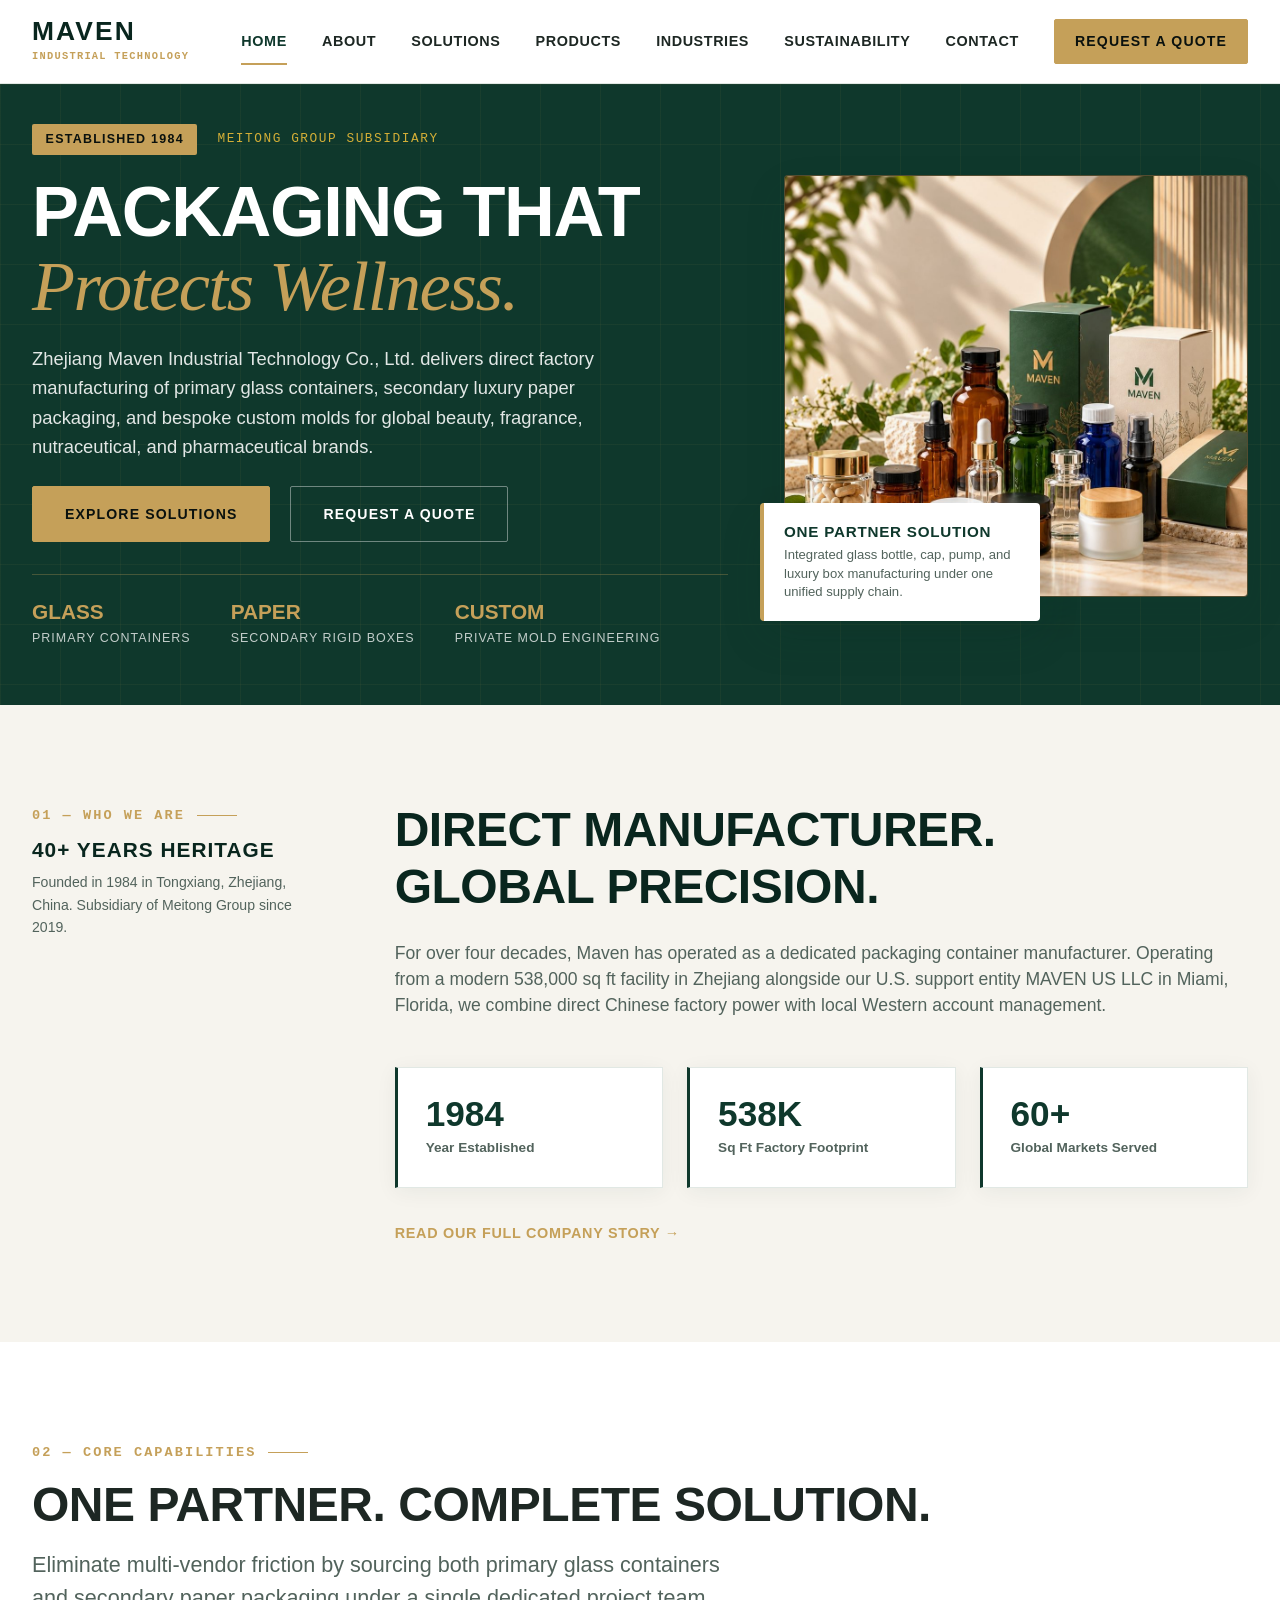
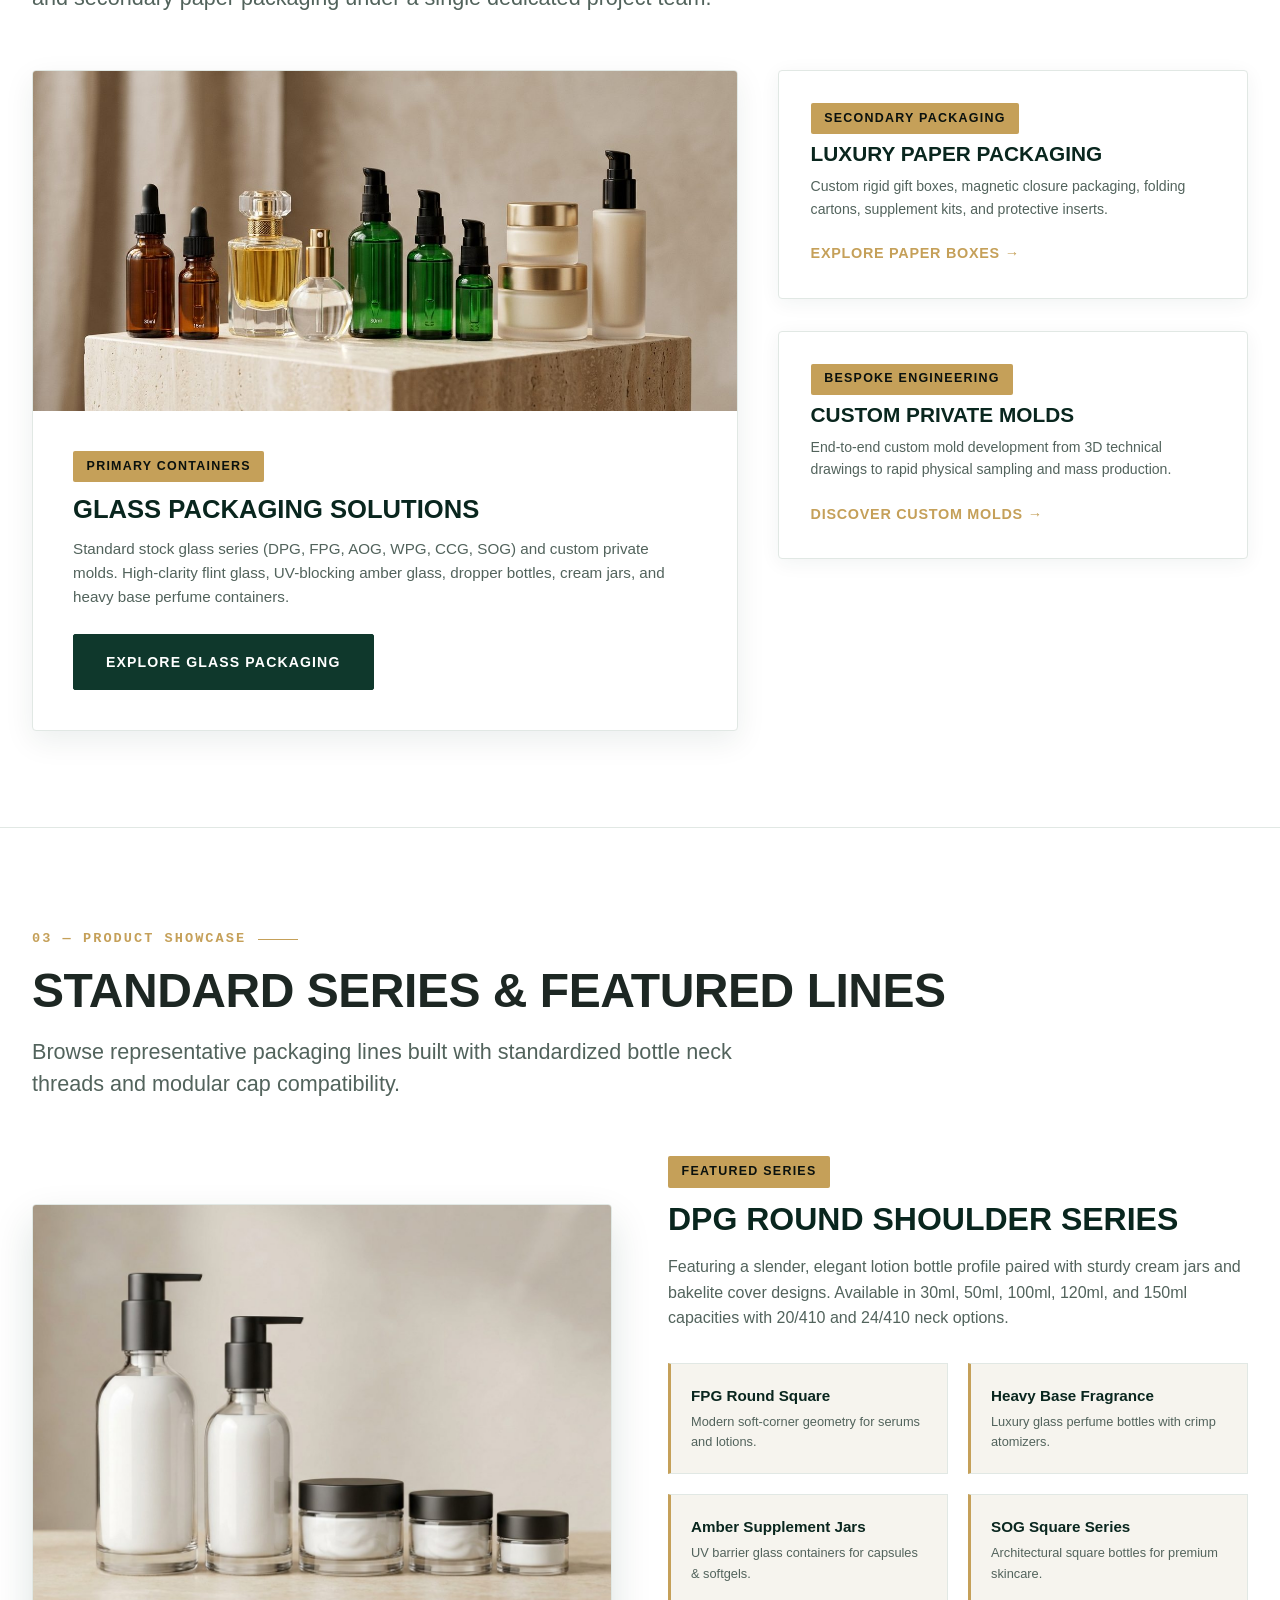
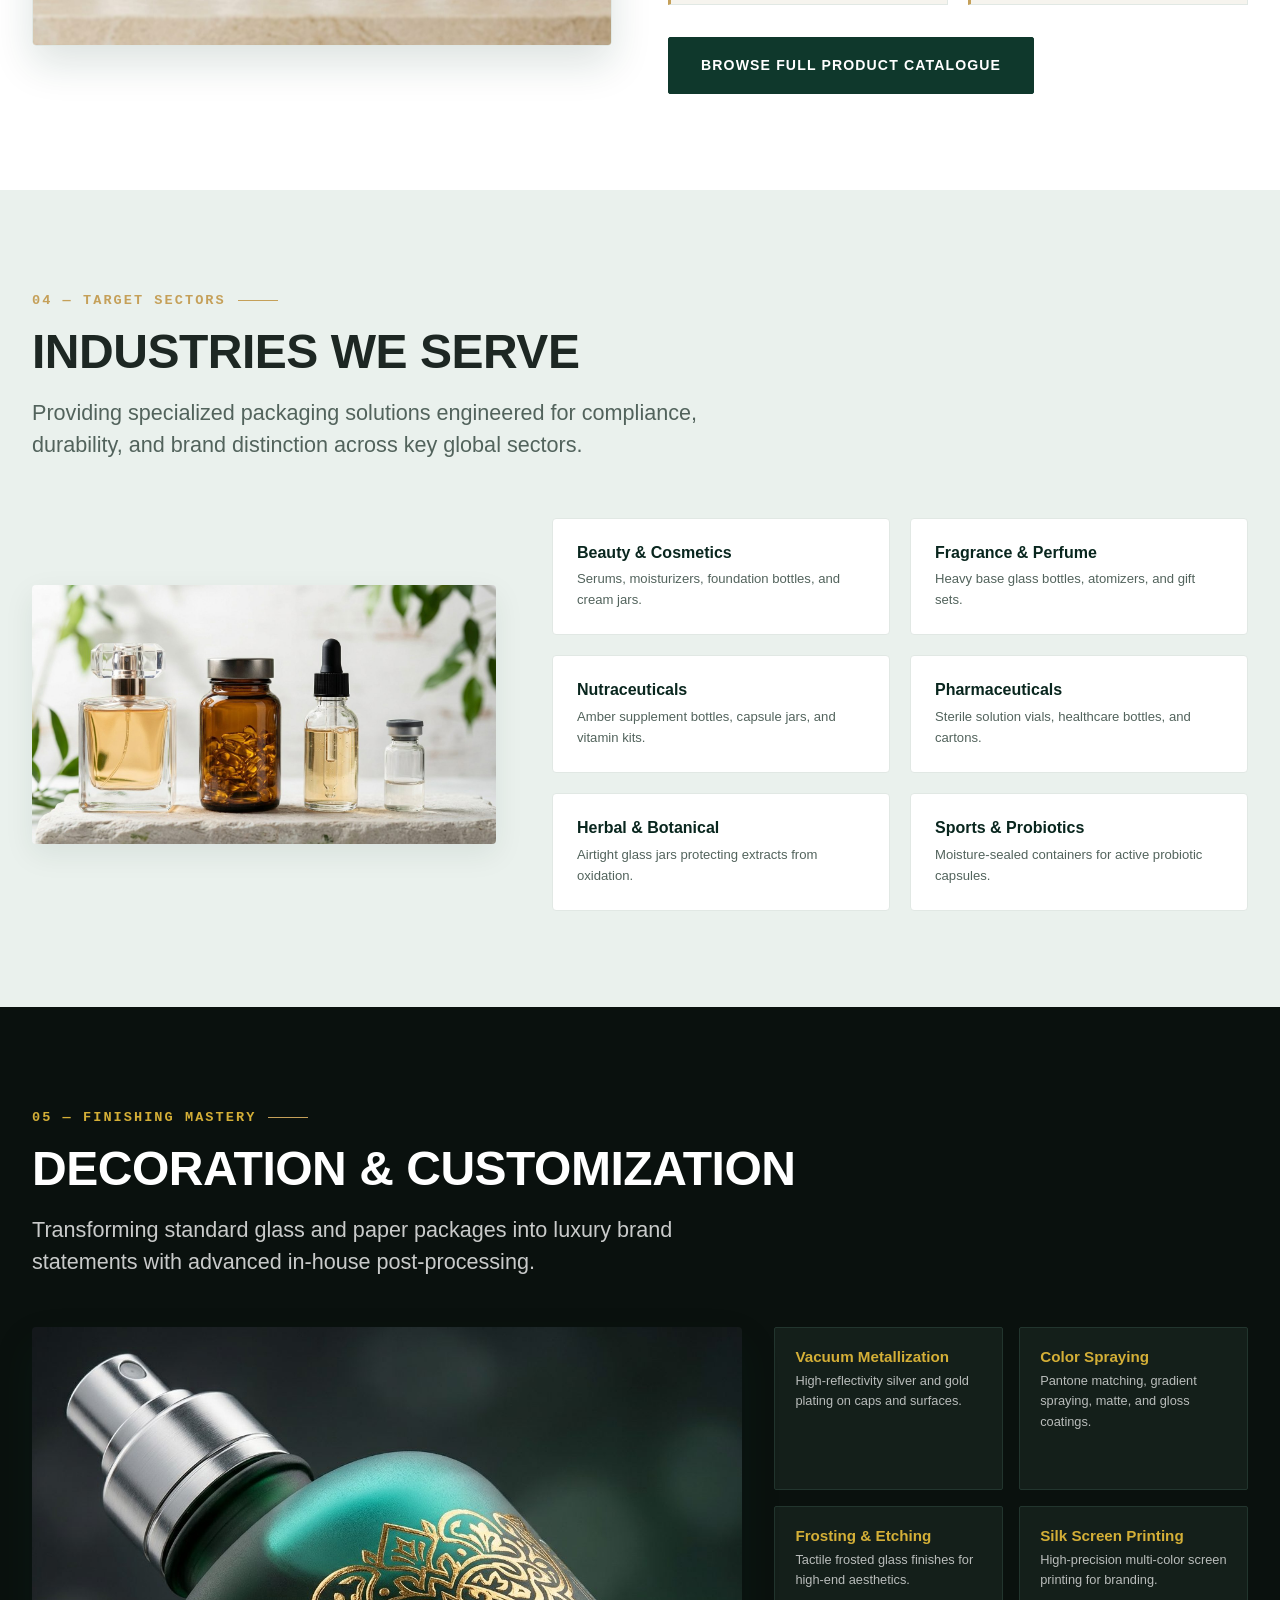
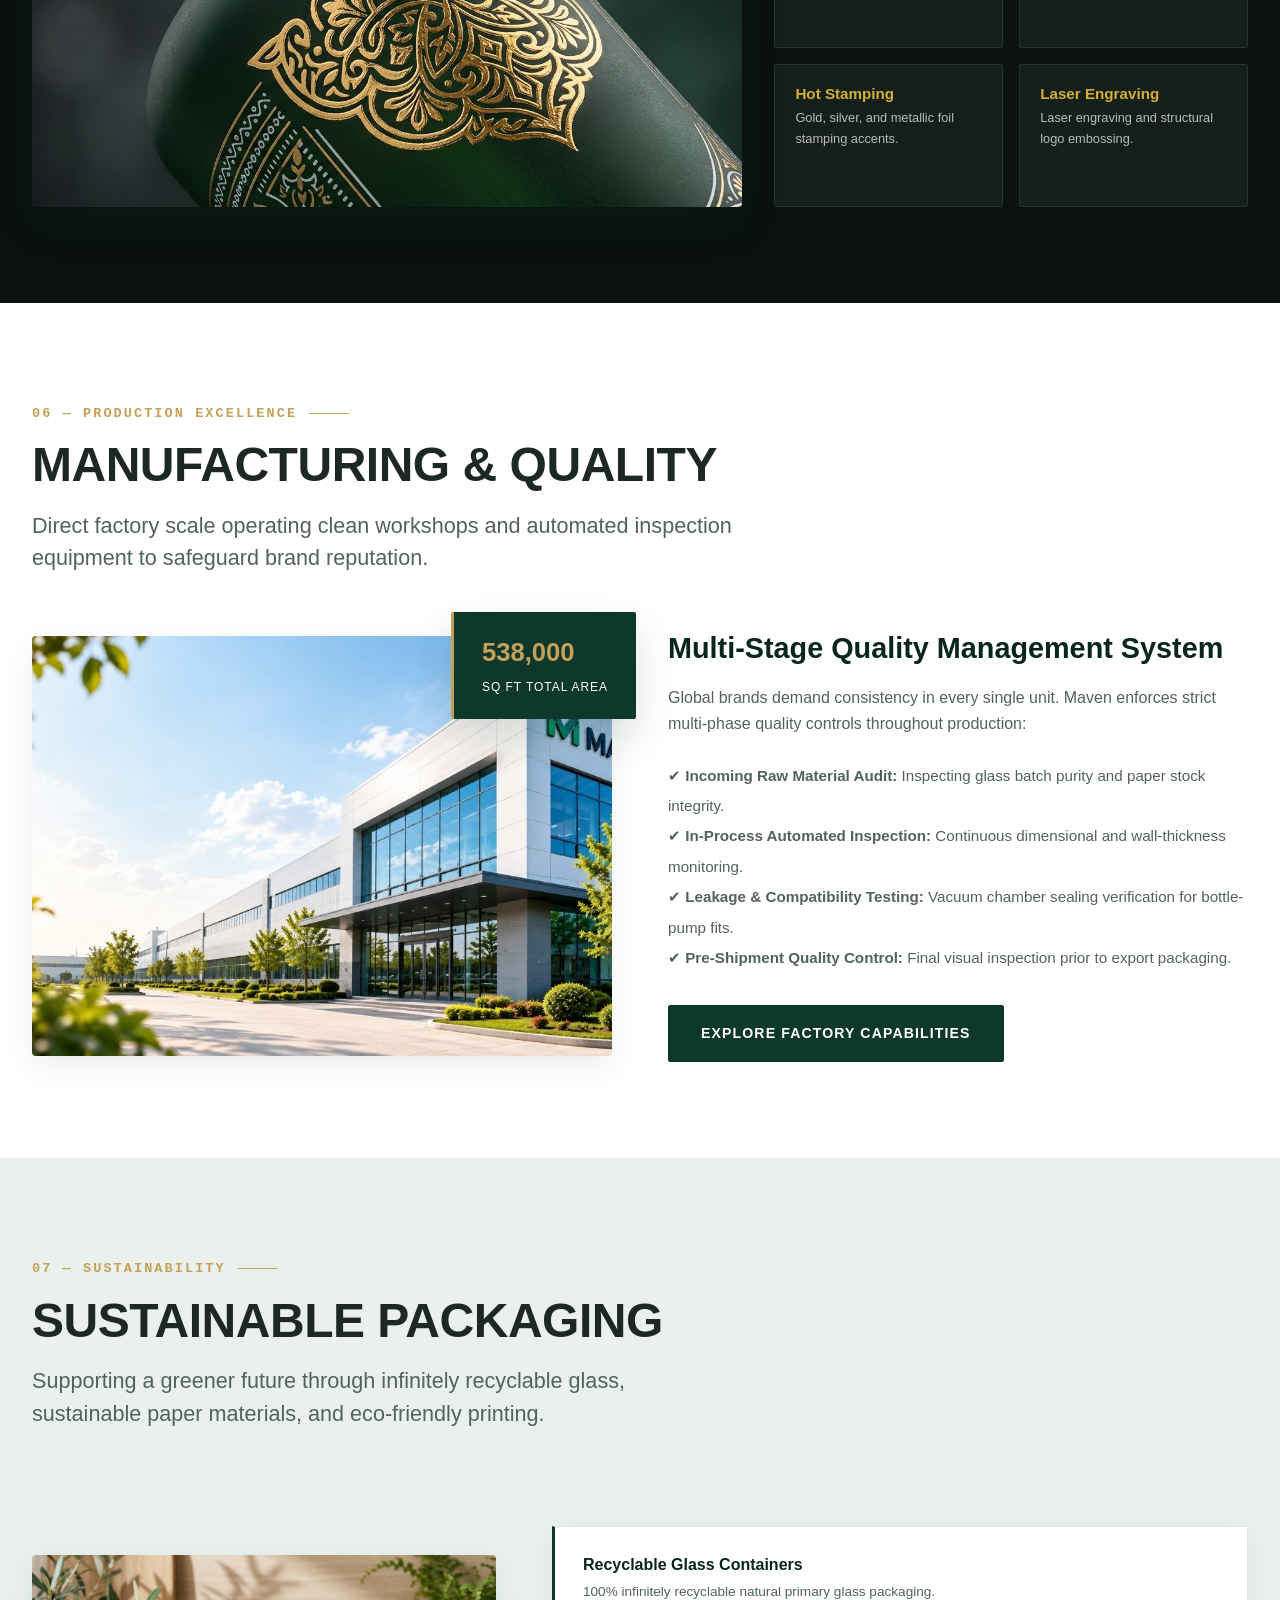
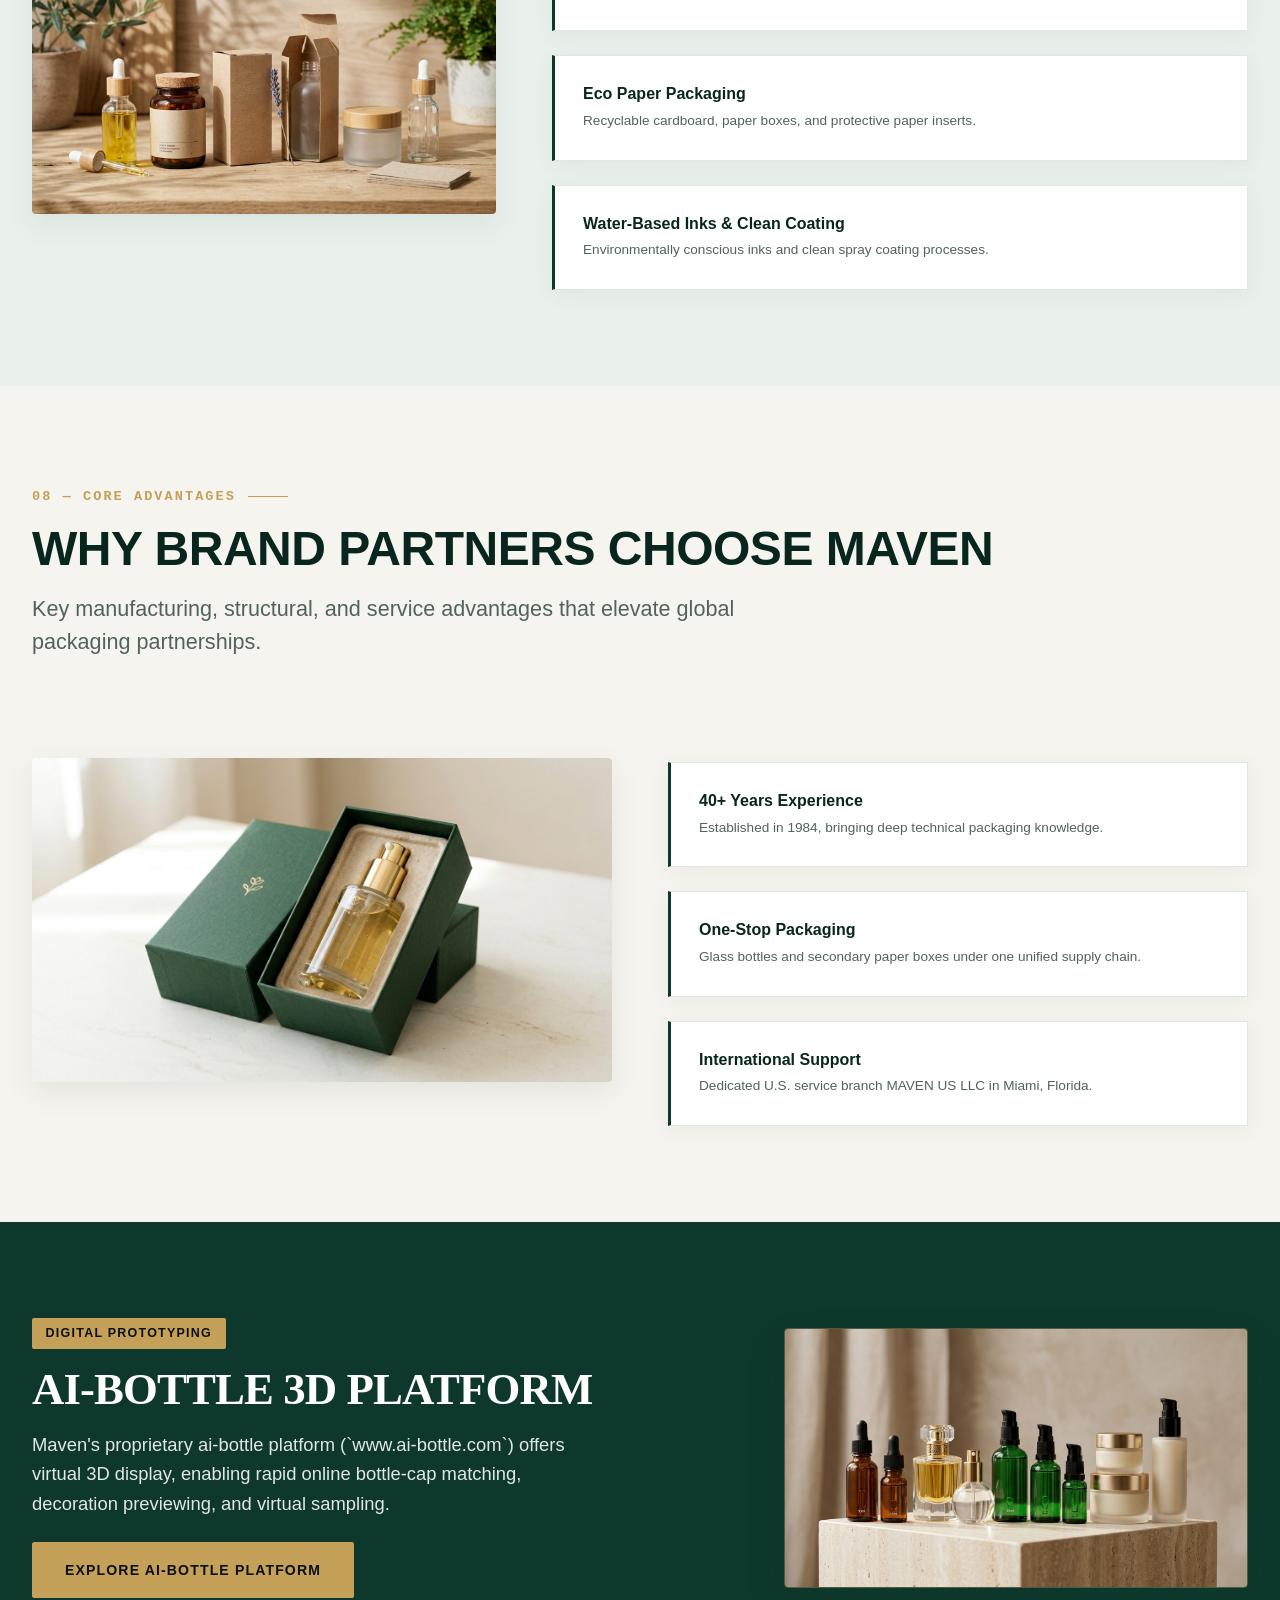
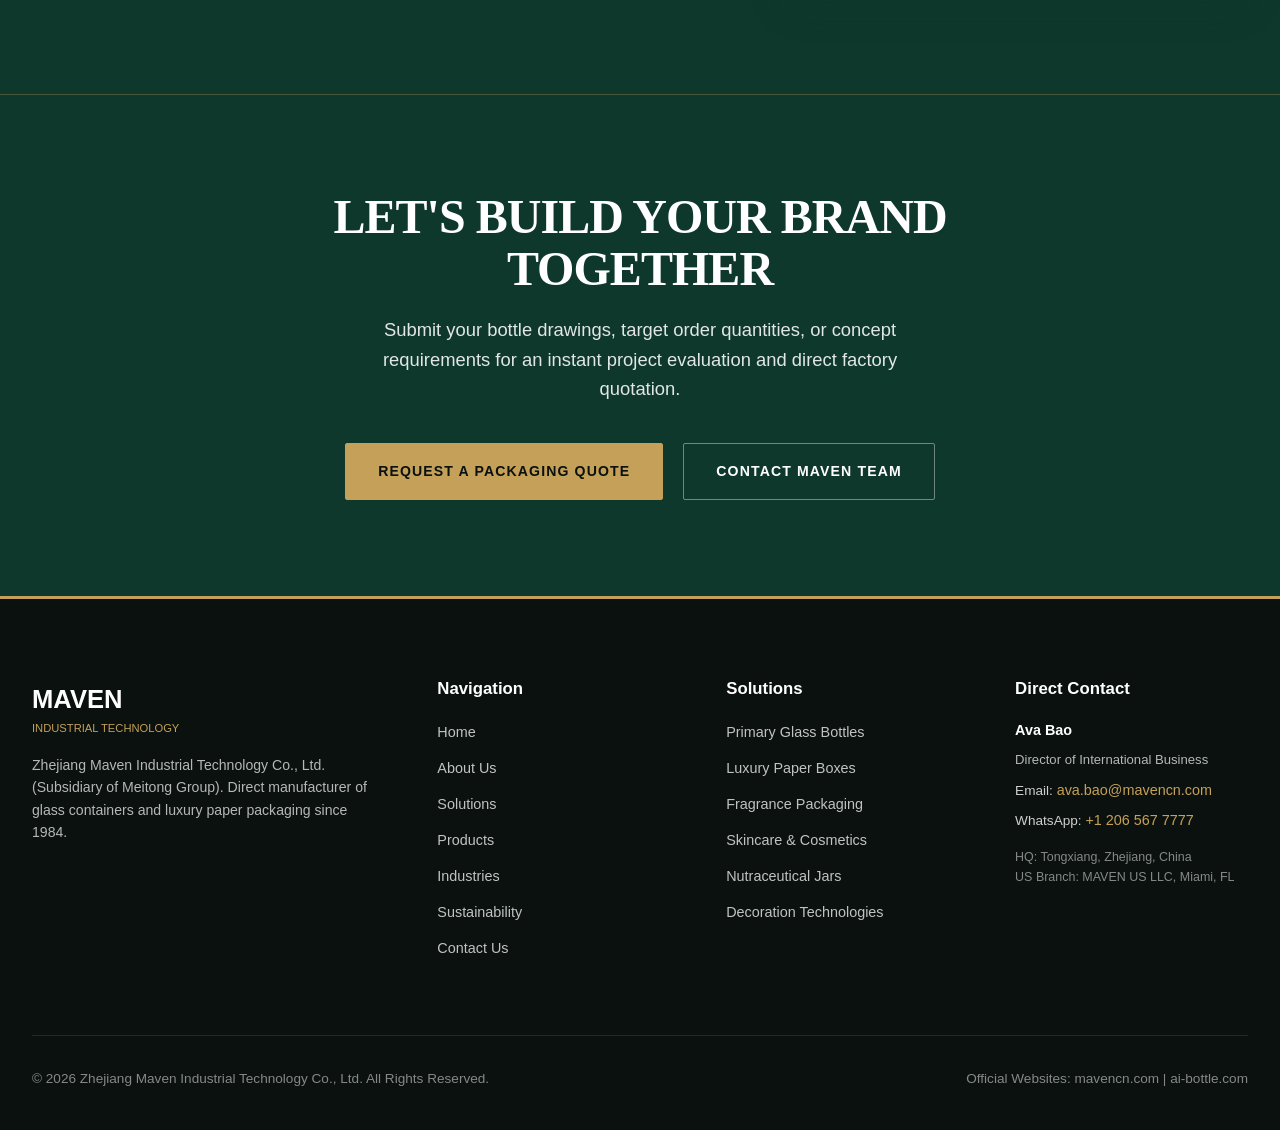
==== index.html @ 6f5cb387 "Initial Maven website" ====
<!DOCTYPE html>
<html lang="en">
<head>
  <meta charset="UTF-8">
  <meta name="viewport" content="width=device-width, initial-scale=1.0">
  <title>Maven Industrial Technology | Integrated Glass & Paper Packaging Manufacturer</title>
  <meta name="description" content="Direct packaging manufacturer since 1984. Integrated primary glass packaging, luxury paper packaging, and custom mold development for skincare, fragrance, nutraceuticals, and pharmaceuticals.">
  <link rel="stylesheet" href="style.css">
</head>
<body>

  <!-- SITE HEADER -->
  <header class="site-header">
    <div class="container header-inner">
      <a href="index.html" class="brand-logo">
        <span class="logo-main">MAVEN</span>
        <span class="logo-sub">INDUSTRIAL TECHNOLOGY</span>
      </a>

      <nav class="nav-links">
        <a href="index.html" class="nav-item active">Home</a>
        <a href="about.html" class="nav-item">About</a>
        <a href="solutions.html" class="nav-item">Solutions</a>
        <a href="products.html" class="nav-item">Products</a>
        <a href="industries.html" class="nav-item">Industries</a>
        <a href="sustainability.html" class="nav-item">Sustainability</a>
        <a href="contact.html" class="nav-item">Contact</a>
        <a href="#rfq" class="btn btn-gold trigger-rfq" style="padding: 0.65rem 1.25rem;">REQUEST A QUOTE</a>
      </nav>

      <button class="mobile-toggle" aria-label="Toggle Navigation">&#9776;</button>
    </div>
  </header>

  <!-- HERO: EDITORIAL ASYMMETRIC COMPOSITION (MODE A: DEEP MAVEN GREEN) -->
  <section class="editorial-hero mode-maven-green">
    <div class="container hero-layout">
      <div class="hero-header-block">
        <div class="hero-top-meta">
          <span class="badge-contrast">ESTABLISHED 1984</span>
          <span style="font-family: var(--font-mono); font-size: 0.8rem; letter-spacing: 0.12em; color: var(--color-gold-light);">MEITONG GROUP SUBSIDIARY</span>
        </div>

        <h1 class="hero-title">
          PACKAGING THAT <br>
          <span class="gold-highlight">Protects Wellness.</span>
        </h1>

        <p class="hero-description">
          Zhejiang Maven Industrial Technology Co., Ltd. delivers direct factory manufacturing of primary glass containers, secondary luxury paper packaging, and bespoke custom molds for global beauty, fragrance, nutraceutical, and pharmaceutical brands.
        </p>

        <div class="hero-actions-row">
          <a href="solutions.html" class="btn btn-gold">EXPLORE SOLUTIONS</a>
          <a href="contact.html" class="btn btn-outline-white trigger-rfq">REQUEST A QUOTE</a>
        </div>

        <div class="tech-spec-rail">
          <div class="spec-item">
            <span class="spec-val">GLASS</span>
            <span class="spec-lbl">Primary Containers</span>
          </div>
          <div class="spec-item">
            <span class="spec-val">PAPER</span>
            <span class="spec-lbl">Secondary Rigid Boxes</span>
          </div>
          <div class="spec-item">
            <span class="spec-val">CUSTOM</span>
            <span class="spec-lbl">Private Mold Engineering</span>
          </div>
        </div>
      </div>

      <!-- Hero Layered Image Composition -->
      <div class="hero-composition">
        <div class="hero-frame-main">
          <img src="images/hero.jpg" alt="Maven Integrated B2B Glass and Secondary Paper Packaging Collection">
        </div>

        <div class="hero-floating-card">
          <h4>ONE PARTNER SOLUTION</h4>
          <p>Integrated glass bottle, cap, pump, and luxury box manufacturing under one unified supply chain.</p>
        </div>
      </div>
    </div>
  </section>

  <!-- SECTION 01: EDITORIAL STATEMENT (MODE B: WARM IVORY) -->
  <section class="section mode-ivory">
    <div class="container statement-rail-grid">
      <div class="statement-sticky-rail">
        <div class="section-num">01 — WHO WE ARE</div>
        <h3 style="font-size: 1.3rem; text-transform: uppercase; letter-spacing: 0.05em; color: var(--color-maven-green-dark);">40+ YEARS HERITAGE</h3>
        <p style="font-size: 0.88rem; color: var(--color-text-muted); margin-top: 0.5rem;">Founded in 1984 in Tongxiang, Zhejiang, China. Subsidiary of Meitong Group since 2019.</p>
      </div>

      <div class="statement-main-content">
        <h2 class="editorial-heading" style="color: var(--color-maven-green-dark);">DIRECT MANUFACTURER. <br>GLOBAL PRECISION.</h2>
        <p class="editorial-lead">
          For over four decades, Maven has operated as a dedicated packaging container manufacturer. Operating from a modern 538,000 sq ft facility in Zhejiang alongside our U.S. support entity MAVEN US LLC in Miami, Florida, we combine direct Chinese factory power with local Western account management.
        </p>

        <div class="stats-mosaic">
          <div class="stat-box">
            <div class="stat-num">1984</div>
            <div class="stat-label">Year Established</div>
          </div>
          <div class="stat-box">
            <div class="stat-num">538K</div>
            <div class="stat-label">Sq Ft Factory Footprint</div>
          </div>
          <div class="stat-box">
            <div class="stat-num">60+</div>
            <div class="stat-label">Global Markets Served</div>
          </div>
        </div>

        <div style="margin-top: 2rem;">
          <a href="about.html" class="link-arrow">READ OUR FULL COMPANY STORY &rarr;</a>
        </div>
      </div>
    </div>
  </section>

  <!-- SECTION 02: ASYMMETRIC CORE CAPABILITIES (MODE C: CLEAN WHITE) -->
  <section class="section mode-white">
    <div class="container">
      <div class="section-num">02 — CORE CAPABILITIES</div>
      <h2 class="editorial-heading" style="margin-bottom: 1rem;">ONE PARTNER. COMPLETE SOLUTION.</h2>
      <p class="editorial-lead" style="max-width: 720px; margin-bottom: 3.5rem;">
        Eliminate multi-vendor friction by sourcing both primary glass containers and secondary paper packaging under a single dedicated project team.
      </p>

      <div class="capabilities-asymmetric">
        <!-- Primary Large Feature Card -->
        <div class="cap-card-large">
          <img src="images/glass.jpg" alt="Primary Glass Packaging" class="cap-img">
          <div class="cap-body">
            <span class="badge-contrast" style="margin-bottom: 0.75rem; width: max-content;">PRIMARY CONTAINERS</span>
            <h3 style="font-size: 1.6rem; color: var(--color-maven-green-dark); margin-bottom: 0.75rem;">GLASS PACKAGING SOLUTIONS</h3>
            <p style="color: var(--color-text-muted); font-size: 0.95rem; margin-bottom: 1.5rem;">
              Standard stock glass series (DPG, FPG, AOG, WPG, CCG, SOG) and custom private molds. High-clarity flint glass, UV-blocking amber glass, dropper bottles, cream jars, and heavy base perfume containers.
            </p>
            <a href="products.html?cat=glass" class="btn btn-green">EXPLORE GLASS PACKAGING</a>
          </div>
        </div>

        <!-- Stacked Secondary Cards -->
        <div class="cap-stack-small">
          <div class="cap-card-small">
            <span class="badge-contrast" style="margin-bottom: 0.5rem; width: max-content;">SECONDARY PACKAGING</span>
            <h3 style="font-size: 1.3rem; color: var(--color-maven-green-dark); margin-bottom: 0.5rem;">LUXURY PAPER PACKAGING</h3>
            <p style="color: var(--color-text-muted); font-size: 0.88rem; margin-bottom: 1.25rem;">
              Custom rigid gift boxes, magnetic closure packaging, folding cartons, supplement kits, and protective inserts.
            </p>
            <a href="products.html?cat=paper" class="link-arrow">EXPLORE PAPER BOXES &rarr;</a>
          </div>

          <div class="cap-card-small">
            <span class="badge-contrast" style="margin-bottom: 0.5rem; width: max-content;">BESPOKE ENGINEERING</span>
            <h3 style="font-size: 1.3rem; color: var(--color-maven-green-dark); margin-bottom: 0.5rem;">CUSTOM PRIVATE MOLDS</h3>
            <p style="color: var(--color-text-muted); font-size: 0.88rem; margin-bottom: 1.25rem;">
              End-to-end custom mold development from 3D technical drawings to rapid physical sampling and mass production.
            </p>
            <a href="solutions.html" class="link-arrow">DISCOVER CUSTOM MOLDS &rarr;</a>
          </div>
        </div>
      </div>
    </div>
  </section>

  <!-- SECTION 03: PRODUCT FEATURED SHOWCASE (MODE C: CLEAN WHITE) -->
  <section class="section mode-white" style="border-top: 1px solid var(--color-border-light);">
    <div class="container">
      <div class="section-num">03 — PRODUCT SHOWCASE</div>
      <h2 class="editorial-heading" style="margin-bottom: 1rem;">STANDARD SERIES & FEATURED LINES</h2>
      <p class="editorial-lead" style="max-width: 700px; margin-bottom: 3.5rem;">
        Browse representative packaging lines built with standardized bottle neck threads and modular cap compatibility.
      </p>

      <div class="featured-product-layout">
        <div class="featured-product-image-container">
          <img src="images/product_dpg.jpg" alt="DPG Round Shoulder Glass Bottle Series">
        </div>

        <div>
          <span class="badge-contrast" style="margin-bottom: 0.75rem;">FEATURED SERIES</span>
          <h3 style="font-size: 2rem; color: var(--color-maven-green-dark); margin-bottom: 1rem;">DPG ROUND SHOULDER SERIES</h3>
          <p style="color: var(--color-text-muted); font-size: 1rem; margin-bottom: 1.5rem;">
            Featuring a slender, elegant lotion bottle profile paired with sturdy cream jars and bakelite cover designs. Available in 30ml, 50ml, 100ml, 120ml, and 150ml capacities with 20/410 and 24/410 neck options.
          </p>

          <div class="product-series-mini-grid">
            <div class="mini-series-item">
              <h5>FPG Round Square</h5>
              <p>Modern soft-corner geometry for serums and lotions.</p>
            </div>
            <div class="mini-series-item">
              <h5>Heavy Base Fragrance</h5>
              <p>Luxury glass perfume bottles with crimp atomizers.</p>
            </div>
            <div class="mini-series-item">
              <h5>Amber Supplement Jars</h5>
              <p>UV barrier glass containers for capsules & softgels.</p>
            </div>
            <div class="mini-series-item">
              <h5>SOG Square Series</h5>
              <p>Architectural square bottles for premium skincare.</p>
            </div>
          </div>

          <div style="margin-top: 2rem;">
            <a href="products.html" class="btn btn-green">BROWSE FULL PRODUCT CATALOGUE</a>
          </div>
        </div>
      </div>
    </div>
  </section>

  <!-- SECTION 04: INDUSTRIES VISUAL ECOSYSTEM (MODE D: BOTANICAL GREEN) -->
  <section class="section mode-botanical">
    <div class="container">
      <div class="section-num">04 — TARGET SECTORS</div>
      <h2 class="editorial-heading" style="margin-bottom: 1rem;">INDUSTRIES WE SERVE</h2>
      <p class="editorial-lead" style="max-width: 720px; margin-bottom: 3.5rem;">
        Providing specialized packaging solutions engineered for compliance, durability, and brand distinction across key global sectors.
      </p>

      <div class="ecosystem-container">
        <div>
          <img src="images/industries.jpg" alt="Industries We Serve Ecosystem" style="border-radius: var(--radius-sm); box-shadow: var(--shadow-card); width: 100%;">
        </div>

        <div class="ecosystem-tags-grid">
          <div class="ecosystem-tag-card">
            <h4>Beauty & Cosmetics</h4>
            <p>Serums, moisturizers, foundation bottles, and cream jars.</p>
          </div>
          <div class="ecosystem-tag-card">
            <h4>Fragrance & Perfume</h4>
            <p>Heavy base glass bottles, atomizers, and gift sets.</p>
          </div>
          <div class="ecosystem-tag-card">
            <h4>Nutraceuticals</h4>
            <p>Amber supplement bottles, capsule jars, and vitamin kits.</p>
          </div>
          <div class="ecosystem-tag-card">
            <h4>Pharmaceuticals</h4>
            <p>Sterile solution vials, healthcare bottles, and cartons.</p>
          </div>
          <div class="ecosystem-tag-card">
            <h4>Herbal & Botanical</h4>
            <p>Airtight glass jars protecting extracts from oxidation.</p>
          </div>
          <div class="ecosystem-tag-card">
            <h4>Sports & Probiotics</h4>
            <p>Moisture-sealed containers for active probiotic capsules.</p>
          </div>
        </div>
      </div>
    </div>
  </section>

  <!-- SECTION 05: DECORATION MOSAIC GALLERY (MODE E: DARK CHARCOAL) -->
  <section class="section mode-charcoal">
    <div class="container">
      <div class="section-num">05 — FINISHING MASTERY</div>
      <h2 class="editorial-heading" style="color: var(--color-white); margin-bottom: 1rem;">DECORATION & CUSTOMIZATION</h2>
      <p class="editorial-lead" style="max-width: 700px; margin-bottom: 3rem;">
        Transforming standard glass and paper packages into luxury brand statements with advanced in-house post-processing.
      </p>

      <div class="mosaic-gallery-grid">
        <div class="mosaic-main">
          <img src="images/decoration.jpg" alt="Decoration and Customization Technologies Gallery">
        </div>

        <div class="mosaic-side-grid">
          <div class="mosaic-chip">
            <h4>Vacuum Metallization</h4>
            <p>High-reflectivity silver and gold plating on caps and surfaces.</p>
          </div>
          <div class="mosaic-chip">
            <h4>Color Spraying</h4>
            <p>Pantone matching, gradient spraying, matte, and gloss coatings.</p>
          </div>
          <div class="mosaic-chip">
            <h4>Frosting & Etching</h4>
            <p>Tactile frosted glass finishes for high-end aesthetics.</p>
          </div>
          <div class="mosaic-chip">
            <h4>Silk Screen Printing</h4>
            <p>High-precision multi-color screen printing for branding.</p>
          </div>
          <div class="mosaic-chip">
            <h4>Hot Stamping</h4>
            <p>Gold, silver, and metallic foil stamping accents.</p>
          </div>
          <div class="mosaic-chip">
            <h4>Laser Engraving</h4>
            <p>Laser engraving and structural logo embossing.</p>
          </div>
        </div>
      </div>
    </div>
  </section>

  <!-- SECTION 06: MANUFACTURING CINEMATIC COMPOSITION (MODE C: CLEAN WHITE) -->
  <section class="section mode-white">
    <div class="container">
      <div class="section-num">06 — PRODUCTION EXCELLENCE</div>
      <h2 class="editorial-heading" style="margin-bottom: 1rem;">MANUFACTURING & QUALITY</h2>
      <p class="editorial-lead" style="max-width: 720px; margin-bottom: 3.5rem;">
        Direct factory scale operating clean workshops and automated inspection equipment to safeguard brand reputation.
      </p>

      <div class="manufacturing-layout">
        <div class="factory-image-stack">
          <img src="images/factory.jpg" alt="Maven Manufacturing Facility" class="factory-img-lead">
          <div class="factory-img-badge">
            <span class="val">538,000</span>
            <span class="lbl">Sq Ft Total Area</span>
          </div>
        </div>

        <div>
          <h3 style="font-size: 1.8rem; color: var(--color-maven-green-dark); margin-bottom: 1.25rem;">Multi-Stage Quality Management System</h3>
          <p style="color: var(--color-text-muted); font-size: 1rem; margin-bottom: 1.5rem;">
            Global brands demand consistency in every single unit. Maven enforces strict multi-phase quality controls throughout production:
          </p>

          <ul style="line-height: 2; color: var(--color-text-muted); font-size: 0.95rem; margin-bottom: 2rem;">
            <li>&#10004; <strong>Incoming Raw Material Audit:</strong> Inspecting glass batch purity and paper stock integrity.</li>
            <li>&#10004; <strong>In-Process Automated Inspection:</strong> Continuous dimensional and wall-thickness monitoring.</li>
            <li>&#10004; <strong>Leakage & Compatibility Testing:</strong> Vacuum chamber sealing verification for bottle-pump fits.</li>
            <li>&#10004; <strong>Pre-Shipment Quality Control:</strong> Final visual inspection prior to export packaging.</li>
          </ul>

          <a href="about.html" class="btn btn-green">EXPLORE FACTORY CAPABILITIES</a>
        </div>
      </div>
    </div>
  </section>

  <!-- SECTION 07: GREEN COMMITMENT (MODE D: BOTANICAL GREEN) -->
  <section class="section mode-botanical">
    <div class="container">
      <div class="section-num">07 — SUSTAINABILITY</div>
      <h2 class="editorial-heading" style="margin-bottom: 1rem;">SUSTAINABLE PACKAGING</h2>
      <p class="editorial-lead" style="max-width: 700px; margin-bottom: 3rem;">
        Supporting a greener future through infinitely recyclable glass, sustainable paper materials, and eco-friendly printing.
      </p>

      <div class="ecosystem-container">
        <div>
          <img src="images/sustainability.jpg" alt="Sustainable Packaging Commitment" style="border-radius: var(--radius-sm); box-shadow: var(--shadow-card); width: 100%;">
        </div>

        <div class="stats-mosaic" style="grid-template-columns: 1fr;">
          <div class="stat-box" style="background-color: var(--color-white);">
            <h4 style="color: var(--color-maven-green-dark); margin-bottom: 0.4rem;">Recyclable Glass Containers</h4>
            <p style="font-size: 0.85rem; color: var(--color-text-muted);">100% infinitely recyclable natural primary glass packaging.</p>
          </div>
          <div class="stat-box" style="background-color: var(--color-white);">
            <h4 style="color: var(--color-maven-green-dark); margin-bottom: 0.4rem;">Eco Paper Packaging</h4>
            <p style="font-size: 0.85rem; color: var(--color-text-muted);">Recyclable cardboard, paper boxes, and protective paper inserts.</p>
          </div>
          <div class="stat-box" style="background-color: var(--color-white);">
            <h4 style="color: var(--color-maven-green-dark); margin-bottom: 0.4rem;">Water-Based Inks & Clean Coating</h4>
            <p style="font-size: 0.85rem; color: var(--color-text-muted);">Environmentally conscious inks and clean spray coating processes.</p>
          </div>
        </div>
      </div>
    </div>
  </section>

  <!-- SECTION 08: WHY MAVEN (MODE B: WARM IVORY) -->
  <section class="section mode-ivory">
    <div class="container">
      <div class="section-num">08 — CORE ADVANTAGES</div>
      <h2 class="editorial-heading" style="margin-bottom: 1rem;">WHY BRAND PARTNERS CHOOSE MAVEN</h2>
      <p class="editorial-lead" style="max-width: 720px; margin-bottom: 3.5rem;">
        Key manufacturing, structural, and service advantages that elevate global packaging partnerships.
      </p>

      <div class="manufacturing-layout">
        <div>
          <img src="images/why_integrated.jpg" alt="Why Maven Integrated Packaging" style="border-radius: var(--radius-sm); box-shadow: var(--shadow-card); width: 100%;">
        </div>

        <div class="stats-mosaic" style="grid-template-columns: 1fr;">
          <div class="stat-box" style="background-color: var(--color-white);">
            <h4 style="color: var(--color-maven-green-dark); margin-bottom: 0.4rem;">40+ Years Experience</h4>
            <p style="font-size: 0.85rem; color: var(--color-text-muted);">Established in 1984, bringing deep technical packaging knowledge.</p>
          </div>
          <div class="stat-box" style="background-color: var(--color-white);">
            <h4 style="color: var(--color-maven-green-dark); margin-bottom: 0.4rem;">One-Stop Packaging</h4>
            <p style="font-size: 0.85rem; color: var(--color-text-muted);">Glass bottles and secondary paper boxes under one unified supply chain.</p>
          </div>
          <div class="stat-box" style="background-color: var(--color-white);">
            <h4 style="color: var(--color-maven-green-dark); margin-bottom: 0.4rem;">International Support</h4>
            <p style="font-size: 0.85rem; color: var(--color-text-muted);">Dedicated U.S. service branch MAVEN US LLC in Miami, Florida.</p>
          </div>
        </div>
      </div>
    </div>
  </section>

  <!-- SECTION 09: DIGITAL INNOVATION (MODE A: DEEP MAVEN GREEN) -->
  <section class="section mode-maven-green">
    <div class="container hero-layout">
      <div>
        <span class="badge-contrast" style="margin-bottom: 1rem;">DIGITAL PROTOTYPING</span>
        <h2 class="display-title" style="font-size: 2.8rem; margin-bottom: 1rem;">AI-BOTTLE 3D PLATFORM</h2>
        <p class="hero-description">
          Maven's proprietary ai-bottle platform (`www.ai-bottle.com`) offers virtual 3D display, enabling rapid online bottle-cap matching, decoration previewing, and virtual sampling.
        </p>
        <a href="https://www.ai-bottle.com" target="_blank" rel="noopener" class="btn btn-gold">EXPLORE AI-BOTTLE PLATFORM</a>
      </div>
      <div>
        <img src="images/glass.jpg" alt="ai-bottle 3D Virtual System" style="border-radius: var(--radius-sm); border: 1px solid var(--color-gold-border); box-shadow: var(--shadow-hover);">
      </div>
    </div>
  </section>

  <!-- SECTION 10: LARGE FINAL CTA (MODE A: DEEP MAVEN GREEN) -->
  <section class="section mode-maven-green" style="border-top: 1px solid rgba(197, 160, 89, 0.3); text-align: center;">
    <div class="container" style="max-width: 820px;">
      <h2 class="display-title" style="font-size: 3rem; margin-bottom: 1.25rem;">LET'S BUILD YOUR BRAND TOGETHER</h2>
      <p class="hero-description" style="margin: 0 auto 2.5rem;">
        Submit your bottle drawings, target order quantities, or concept requirements for an instant project evaluation and direct factory quotation.
      </p>
      <div style="display: flex; gap: 1.25rem; justify-content: center; flex-wrap: wrap;">
        <a href="contact.html" class="btn btn-gold trigger-rfq">REQUEST A PACKAGING QUOTE</a>
        <a href="contact.html" class="btn btn-outline-white">CONTACT MAVEN TEAM</a>
      </div>
    </div>
  </section>

  <!-- SITE FOOTER -->
  <footer class="site-footer">
    <div class="container">
      <div class="footer-top-grid">
        <div class="footer-brand">
          <div class="logo-main">MAVEN</div>
          <div class="logo-sub">INDUSTRIAL TECHNOLOGY</div>
          <p style="font-size: 0.88rem; line-height: 1.6; color: rgba(255, 255, 255, 0.7); margin-top: 1rem;">
            Zhejiang Maven Industrial Technology Co., Ltd. (Subsidiary of Meitong Group). Direct manufacturer of glass containers and luxury paper packaging since 1984.
          </p>
        </div>

        <div class="footer-links-col">
          <h4>Navigation</h4>
          <ul>
            <li><a href="index.html">Home</a></li>
            <li><a href="about.html">About Us</a></li>
            <li><a href="solutions.html">Solutions</a></li>
            <li><a href="products.html">Products</a></li>
            <li><a href="industries.html">Industries</a></li>
            <li><a href="sustainability.html">Sustainability</a></li>
            <li><a href="contact.html">Contact Us</a></li>
          </ul>
        </div>

        <div class="footer-links-col">
          <h4>Solutions</h4>
          <ul>
            <li><a href="products.html?cat=glass">Primary Glass Bottles</a></li>
            <li><a href="products.html?cat=paper">Luxury Paper Boxes</a></li>
            <li><a href="products.html?cat=fragrance">Fragrance Packaging</a></li>
            <li><a href="products.html?cat=cosmetic">Skincare & Cosmetics</a></li>
            <li><a href="products.html?cat=nutra">Nutraceutical Jars</a></li>
            <li><a href="solutions.html">Decoration Technologies</a></li>
          </ul>
        </div>

        <div class="footer-links-col">
          <h4>Direct Contact</h4>
          <p style="font-size: 0.9rem; color: var(--color-white); margin-bottom: 0.4rem;"><strong>Ava Bao</strong></p>
          <p style="font-size: 0.82rem; color: rgba(255, 255, 255, 0.7); margin-bottom: 0.6rem;">Director of International Business</p>
          <p style="font-size: 0.85rem; margin-bottom: 0.4rem;">Email: <a href="mailto:ava.bao@mavencn.com" style="color: var(--color-gold-accent);">ava.bao@mavencn.com</a></p>
          <p style="font-size: 0.85rem; margin-bottom: 1rem;">WhatsApp: <a href="tel:+12065677777" style="color: var(--color-gold-accent);">+1 206 567 7777</a></p>
          <p style="font-size: 0.78rem; color: rgba(255, 255, 255, 0.5);">HQ: Tongxiang, Zhejiang, China<br>US Branch: MAVEN US LLC, Miami, FL</p>
        </div>
      </div>

      <div class="footer-bottom-bar">
        <div>&copy; 2026 Zhejiang Maven Industrial Technology Co., Ltd. All Rights Reserved.</div>
        <div>Official Websites: mavencn.com | ai-bottle.com</div>
      </div>
    </div>
  </footer>

  <!-- REQUEST A QUOTE MODAL DIALOG -->
  <div class="modal-overlay" id="rfqModal">
    <div class="modal-content">
      <button class="modal-close close-rfq">&times;</button>
      <div class="section-num" style="margin-bottom: 0.4rem;">DIRECT INQUIRY</div>
      <h3 style="font-size: 1.8rem; color: var(--color-maven-green-dark); margin-bottom: 0.5rem;">REQUEST A PACKAGING QUOTE</h3>
      <p style="font-size: 0.9rem; color: var(--color-text-muted); margin-bottom: 2rem;">Fill out your packaging requirements and our international business team will respond within 24 business hours.</p>

      <form class="quote-form-handler">
        <div class="form-row">
          <div class="form-group">
            <label class="form-label">Full Name *</label>
            <input type="text" class="form-control" required placeholder="John Doe">
          </div>
          <div class="form-group">
            <label class="form-label">Company Name *</label>
            <input type="text" class="form-control" required placeholder="Your Brand Ltd.">
          </div>
        </div>

        <div class="form-row">
          <div class="form-group">
            <label class="form-label">Business Email *</label>
            <input type="email" class="form-control" required placeholder="name@company.com">
          </div>
          <div class="form-group">
            <label class="form-label">Phone / WhatsApp *</label>
            <input type="text" class="form-control" required placeholder="+1 (555) 000-0000">
          </div>
        </div>

        <div class="form-row">
          <div class="form-group">
            <label class="form-label">Packaging Category</label>
            <select class="form-control">
              <option>Glass Bottles & Jars</option>
              <option>Luxury Paper Boxes & Cartons</option>
              <option>Integrated Glass + Paper Set</option>
              <option>Fragrance Packaging</option>
              <option>Custom Private Mold Project</option>
            </select>
          </div>
          <div class="form-group">
            <label class="form-label">Estimated Order Quantity</label>
            <select class="form-control">
              <option>5,000 to 10,000 units</option>
              <option>10,000 to 50,000 units</option>
              <option>50,000+ units</option>
              <option>Custom sample evaluation</option>
            </select>
          </div>
        </div>

        <div class="form-group">
          <label class="form-label">Project Details & Specifications *</label>
          <textarea class="form-control" required placeholder="Describe bottle volume, neck size, cap type, decoration preferences, or paper box style."></textarea>
        </div>

        <div class="form-group">
          <label class="form-label">Attach Artwork or Technical Drawing (Optional)</label>
          <input type="file" class="form-control" style="padding: 0.5rem;">
        </div>

        <button type="submit" class="btn btn-green" style="width: 100%;">SUBMIT QUOTE REQUEST</button>
      </form>
    </div>
  </div>

  <script src="main.js"></script>
</body>
</html>
---- style.css ----
/* ==========================================================================
   ZHEJIANG MAVEN INDUSTRIAL TECHNOLOGY CO., LTD.
   Editorial B2B Visual System & Design System
   
   Visual Philosophy: Premium Packaging Editorial + Industrial Precision + Botanical Lines
   ========================================================================== */

/* --------------------------------------------------------------------------
   1. COLOR MODES & SYSTEM VARIABLES
   -------------------------------------------------------------------------- */
:root {
  /* Brand Core Colors */
  --color-maven-green: #0F382C;
  --color-maven-green-light: #184D3E;
  --color-maven-green-dark: #09261E;
  --color-botanical-light: #EAF1ED;
  --color-botanical-mid: #D3E2D9;
  
  --color-gold-accent: #C5A059;
  --color-gold-light: #D4AF37;
  --color-gold-subtle: rgba(197, 160, 89, 0.18);
  --color-gold-border: rgba(197, 160, 89, 0.35);

  --color-ivory: #F6F4EE;
  --color-ivory-dark: #EBE7DD;
  --color-white: #FFFFFF;
  --color-charcoal-dark: #0A110E;
  --color-charcoal-mid: #141F1A;
  
  --color-text-main: #1D2723;
  --color-text-muted: #52635C;
  --color-text-inverse: #FFFFFF;
  --color-text-inverse-muted: rgba(255, 255, 255, 0.78);

  --color-border-light: #E1E8E4;
  --color-border-dark: #22352E;

  /* Fonts */
  --font-serif: "Georgia", "Times New Roman", serif;
  --font-sans: -apple-system, BlinkMacSystemFont, "Segoe UI", Roboto, Helvetica, Arial, sans-serif;
  --font-mono: "SFMono-Regular", Consolas, "Liberation Mono", Menlo, monospace;

  /* Spacing & Layout */
  --container-max: 1280px;
  --header-height: 84px;

  --radius-xs: 2px;
  --radius-sm: 4px;
  --radius-md: 8px;
  --radius-lg: 16px;

  --shadow-subtle: 0 4px 20px rgba(15, 56, 44, 0.06);
  --shadow-card: 0 10px 30px rgba(15, 56, 44, 0.08);
  --shadow-hover: 0 18px 40px rgba(15, 56, 44, 0.14);

  --transition-smooth: 0.3s cubic-bezier(0.25, 0.8, 0.25, 1);
}

/* Base Reset */
/* Base Reset & Structural Safety Safeguards */
*, *::before, *::after {
  box-sizing: border-box;
  margin: 0;
  padding: 0;
}

html {
  scroll-behavior: smooth;
  font-size: 16px;
}

body {
  font-family: var(--font-sans);
  color: var(--color-text-main);
  background-color: var(--color-white);
  line-height: 1.6;
  -webkit-font-smoothing: antialiased;
  width: 100%;
  position: relative;
}

/* Prevent sticky header occlusion on anchor targets */
[id] {
  scroll-margin-top: calc(var(--header-height) + 1.5rem);
}

/* Defensive Media & Text Boundaries */
img, svg, video, iframe, canvas {
  max-width: 100%;
  height: auto;
  display: block;
}

p, h1, h2, h3, h4, h5, h6, span, a, label, button, .badge-contrast, .section-num {
  overflow-wrap: break-word;
  word-break: break-word;
}

a {
  color: inherit;
  text-decoration: none;
  transition: all var(--transition-smooth);
}

ul, ol {
  list-style: none;
}

/* --------------------------------------------------------------------------
   2. VISUAL MODES (SECTION BACKGROUND VARIANTS)
   -------------------------------------------------------------------------- */
.mode-maven-green {
  background-color: var(--color-maven-green);
  color: var(--color-text-inverse);
}
.mode-maven-green h1, 
.mode-maven-green h2, 
.mode-maven-green h3, 
.mode-maven-green h4 {
  color: var(--color-white);
}

.mode-ivory {
  background-color: var(--color-ivory);
  color: var(--color-text-main);
}
.mode-ivory h1, 
.mode-ivory h2, 
.mode-ivory h3 {
  color: var(--color-maven-green-dark);
}

.mode-white {
  background-color: var(--color-white);
  color: var(--color-text-main);
}

.mode-botanical {
  background-color: var(--color-botanical-light);
  color: var(--color-text-main);
}

.mode-charcoal {
  background-color: var(--color-charcoal-dark);
  color: var(--color-text-inverse);
}
.mode-charcoal h1, 
.mode-charcoal h2, 
.mode-charcoal h3, 
.mode-charcoal h4 {
  color: var(--color-white);
}

/* --------------------------------------------------------------------------
   3. EDITORIAL TYPOGRAPHY & SECTION NUMBERING
   -------------------------------------------------------------------------- */
h1, h2, h3, h4 {
  font-weight: 700;
  line-height: 1.2;
}

.display-title {
  font-family: var(--font-serif);
  font-size: clamp(2.5rem, 6vw, 4.5rem);
  letter-spacing: -0.02em;
  line-height: 1.08;
}

.editorial-heading {
  font-family: var(--font-sans);
  font-size: clamp(1.8rem, 3.8vw, 3rem);
  letter-spacing: -0.01em;
  text-transform: uppercase;
  font-weight: 800;
}

.section-num {
  display: inline-flex;
  align-items: center;
  gap: 0.75rem;
  font-family: var(--font-mono);
  font-size: 0.85rem;
  font-weight: 700;
  letter-spacing: 0.15em;
  color: var(--color-gold-accent);
  text-transform: uppercase;
  margin-bottom: 0.75rem;
}

.section-num::after {
  content: "";
  display: inline-block;
  width: 40px;
  height: 1px;
  background-color: var(--color-gold-accent);
}

.mode-maven-green .section-num,
.mode-charcoal .section-num {
  color: var(--color-gold-light);
}

.editorial-lead {
  font-size: clamp(1.1rem, 1.8vw, 1.35rem);
  font-weight: 400;
  line-height: 1.5;
  color: var(--color-text-muted);
}
.mode-maven-green .editorial-lead,
.mode-charcoal .editorial-lead {
  color: var(--color-text-inverse-muted);
}

/* High Contrast Eyebrow Badges */
.badge-contrast {
  display: inline-block;
  padding: 0.35rem 0.85rem;
  font-family: var(--font-sans);
  font-size: 0.78rem;
  font-weight: 800;
  text-transform: uppercase;
  letter-spacing: 0.1em;
  border-radius: var(--radius-xs);
  background-color: var(--color-gold-accent);
  color: var(--color-charcoal-dark);
}

/* --------------------------------------------------------------------------
   4. LAYOUT UTILITIES
   -------------------------------------------------------------------------- */
.container {
  width: 100%;
  max-width: var(--container-max);
  margin: 0 auto;
  padding: 0 2rem;
}

.section {
  padding: 6rem 0;
  position: relative;
}

.section-lg {
  padding: 8rem 0;
}

.section-sm {
  padding: 4rem 0;
}

/* --------------------------------------------------------------------------
   5. BUTTONS & CTA SYSTEM
   -------------------------------------------------------------------------- */
.btn {
  display: inline-flex;
  align-items: center;
  justify-content: center;
  gap: 0.75rem;
  padding: 1rem 2rem;
  font-size: 0.88rem;
  font-weight: 700;
  letter-spacing: 0.08em;
  text-transform: uppercase;
  border-radius: var(--radius-xs);
  border: 1px solid transparent;
  cursor: pointer;
  transition: all var(--transition-smooth);
}

.btn-green {
  background-color: var(--color-maven-green);
  color: var(--color-white);
  border-color: var(--color-maven-green);
}
.btn-green:hover {
  background-color: var(--color-maven-green-light);
  transform: translateY(-2px);
  box-shadow: var(--shadow-hover);
}

.btn-gold {
  background-color: var(--color-gold-accent);
  color: var(--color-charcoal-dark);
  border-color: var(--color-gold-accent);
}
.btn-gold:hover {
  background-color: var(--color-gold-light);
  transform: translateY(-2px);
  box-shadow: var(--shadow-hover);
}

.btn-outline-green {
  border-color: var(--color-maven-green);
  color: var(--color-maven-green);
  background-color: transparent;
}
.btn-outline-green:hover {
  background-color: var(--color-maven-green);
  color: var(--color-white);
}

.btn-outline-gold {
  border-color: var(--color-gold-accent);
  color: var(--color-gold-accent);
  background-color: transparent;
}
.btn-outline-gold:hover {
  background-color: var(--color-gold-accent);
  color: var(--color-charcoal-dark);
}

.btn-outline-white {
  border-color: rgba(255, 255, 255, 0.4);
  color: var(--color-white);
  background-color: transparent;
}
.btn-outline-white:hover {
  border-color: var(--color-white);
  background-color: var(--color-white);
  color: var(--color-maven-green);
}

.link-arrow {
  display: inline-flex;
  align-items: center;
  gap: 0.5rem;
  font-size: 0.9rem;
  font-weight: 700;
  letter-spacing: 0.05em;
  color: var(--color-gold-accent);
  text-transform: uppercase;
}
.link-arrow:hover {
  gap: 0.85rem;
  color: var(--color-gold-light);
}

/* --------------------------------------------------------------------------
   6. SITE HEADER & NAVIGATION
   -------------------------------------------------------------------------- */
.site-header {
  position: sticky;
  top: 0;
  left: 0;
  width: 100%;
  height: var(--header-height);
  background-color: var(--color-white);
  border-bottom: 1px solid var(--color-border-light);
  z-index: 1000;
  transition: all var(--transition-smooth);
}

.header-inner {
  display: flex;
  align-items: center;
  justify-content: space-between;
  height: 100%;
}

.brand-logo {
  display: flex;
  align-items: flex-start;
  flex-direction: column;
}

.brand-logo .logo-main {
  font-family: var(--font-sans);
  font-size: 1.65rem;
  font-weight: 900;
  letter-spacing: 0.08em;
  color: var(--color-maven-green-dark);
  line-height: 1;
}

.brand-logo .logo-sub {
  font-family: var(--font-mono);
  font-size: 0.65rem;
  font-weight: 700;
  letter-spacing: 0.12em;
  color: var(--color-gold-accent);
  margin-top: 0.2rem;
  text-transform: uppercase;
}

.nav-links {
  display: flex;
  align-items: center;
  gap: 2.2rem;
}

.nav-item {
  font-size: 0.9rem;
  font-weight: 700;
  letter-spacing: 0.04em;
  text-transform: uppercase;
  color: var(--color-text-main);
  padding: 0.5rem 0;
  position: relative;
}

.nav-item:hover,
.nav-item.active {
  color: var(--color-maven-green);
}

.nav-item.active::after {
  content: "";
  position: absolute;
  bottom: -4px;
  left: 0;
  width: 100%;
  height: 2px;
  background-color: var(--color-gold-accent);
}

.mobile-toggle {
  display: none;
  background: none;
  border: none;
  font-size: 1.6rem;
  color: var(--color-maven-green);
  cursor: pointer;
}

/* --------------------------------------------------------------------------
   7. HOMEPAGE EDITORIAL HERO (DISTINCTIVE ASYMMETRIC COMPOSITION)
   -------------------------------------------------------------------------- */
.editorial-hero {
  position: relative;
  background-color: var(--color-maven-green);
  color: var(--color-white);
  padding: 2.5rem 0 3.5rem;
  overflow: hidden;
}

/* Background Technical Grid Overlay */
.editorial-hero::before {
  content: "";
  position: absolute;
  top: 0;
  left: 0;
  right: 0;
  bottom: 0;
  background-image: linear-gradient(rgba(197, 160, 89, 0.06) 1px, transparent 1px),
                    linear-gradient(90deg, rgba(197, 160, 89, 0.06) 1px, transparent 1px);
  background-size: 60px 60px;
  pointer-events: none;
}

.hero-layout {
  display: grid;
  grid-template-columns: 1.2fr 0.8fr;
  gap: 3.5rem;
  align-items: center;
  position: relative;
  z-index: 2;
}

.hero-header-block {
  position: relative;
}

.hero-top-meta {
  display: flex;
  align-items: center;
  gap: 1.25rem;
  margin-bottom: 1.25rem;
  flex-wrap: wrap;
}

.hero-title {
  font-family: var(--font-sans);
  font-size: clamp(2.8rem, 5.5vw, 4.8rem);
  font-weight: 900;
  line-height: 1.05;
  text-transform: uppercase;
  letter-spacing: -0.02em;
  margin-bottom: 1.25rem;
  color: var(--color-white);
}

.hero-title span.gold-highlight {
  color: var(--color-gold-accent);
  font-family: var(--font-serif);
  font-style: italic;
  text-transform: none;
  font-weight: 400;
}

.hero-description {
  font-size: 1.15rem;
  line-height: 1.6;
  color: rgba(255, 255, 255, 0.88);
  max-width: 580px;
  margin-bottom: 1.5rem;
}

.hero-actions-row {
  display: flex;
  align-items: center;
  gap: 1.25rem;
  flex-wrap: wrap;
  margin-bottom: 2rem;
}

/* Technical Specification Rail */
.tech-spec-rail {
  display: flex;
  align-items: center;
  gap: 2.5rem;
  padding-top: 1.25rem;
  border-top: 1px solid rgba(197, 160, 89, 0.3);
}

.spec-item {
  display: flex;
  flex-direction: column;
}

.spec-item .spec-val {
  font-family: var(--font-sans);
  font-size: 1.3rem;
  font-weight: 800;
  color: var(--color-gold-accent);
}

.spec-item .spec-lbl {
  font-size: 0.78rem;
  text-transform: uppercase;
  letter-spacing: 0.08em;
  color: rgba(255, 255, 255, 0.75);
}

/* Layered Framing Image Composition */
.hero-composition {
  position: relative;
}

.hero-frame-main {
  position: relative;
  border-radius: var(--radius-sm);
  border: 1px solid var(--color-gold-border);
  box-shadow: var(--shadow-hover);
  overflow: hidden;
  background-color: var(--color-charcoal-mid);
}

.hero-frame-main img {
  width: 100%;
  height: 420px;
  object-fit: cover;
  object-position: center 30%;
  filter: brightness(0.98);
  transition: transform 0.6s ease;
}

.hero-frame-main:hover img {
  transform: scale(1.03);
}

/* Floating Overlapping Detail Card */
.hero-floating-card {
  position: absolute;
  bottom: -1.5rem;
  left: -1.5rem;
  background-color: var(--color-white);
  color: var(--color-charcoal-dark);
  padding: 1.25rem;
  border-radius: var(--radius-sm);
  border-left: 4px solid var(--color-gold-accent);
  box-shadow: var(--shadow-hover);
  max-width: 280px;
  z-index: 10;
}

.hero-floating-card h4 {
  font-size: 0.95rem;
  text-transform: uppercase;
  letter-spacing: 0.05em;
  color: var(--color-maven-green);
  margin-bottom: 0.3rem;
}

.hero-floating-card p {
  font-size: 0.82rem;
  color: var(--color-text-muted);
  line-height: 1.4;
}

/* --------------------------------------------------------------------------
   8. ASYMMETRIC SECTION 01: EDITORIAL STATEMENT & STATEMENT RAIL
   -------------------------------------------------------------------------- */
.statement-rail-grid {
  display: grid;
  grid-template-columns: 0.35fr 1fr;
  gap: 4rem;
  align-items: flex-start;
}

.statement-sticky-rail {
  position: sticky;
  top: 100px;
}

.statement-main-content h2 {
  margin-bottom: 1.5rem;
}

.statement-main-content p {
  font-size: 1.1rem;
  color: var(--color-text-muted);
  margin-bottom: 2rem;
}

.stats-mosaic {
  display: grid;
  grid-template-columns: repeat(3, 1fr);
  gap: 1.5rem;
  margin-top: 3rem;
}

.stat-box {
  padding: 1.75rem;
  background-color: var(--color-white);
  border: 1px solid var(--color-border-light);
  border-left: 3px solid var(--color-maven-green);
  box-shadow: var(--shadow-subtle);
}

.stat-box .stat-num {
  font-family: var(--font-sans);
  font-size: 2.2rem;
  font-weight: 900;
  color: var(--color-maven-green);
  line-height: 1;
  margin-bottom: 0.4rem;
}

.stat-box .stat-label {
  font-size: 0.85rem;
  font-weight: 600;
  color: var(--color-text-muted);
}

/* --------------------------------------------------------------------------
   8B. CATALOGUE CATEGORY FILTER CONTROLS (PRODUCTS PAGE)
   -------------------------------------------------------------------------- */
.catalogue-filters {
  display: flex;
  align-items: center;
  justify-content: center;
  flex-wrap: wrap;
  gap: 0.75rem;
  margin-bottom: 3rem;
  width: 100%;
}

.filter-btn {
  display: inline-flex;
  align-items: center;
  justify-content: center;
  padding: 0.7rem 1.4rem;
  font-family: var(--font-sans);
  font-size: 0.78rem;
  font-weight: 800;
  letter-spacing: 0.08em;
  text-transform: uppercase;
  color: var(--color-maven-green-dark);
  background-color: var(--color-ivory);
  border: 1px solid var(--color-border-light);
  border-radius: var(--radius-xs);
  cursor: pointer;
  transition: all var(--transition-smooth);
  user-select: none;
  white-space: nowrap;
}

.filter-btn:hover {
  background-color: var(--color-botanical-light);
  border-color: var(--color-gold-accent);
  color: var(--color-maven-green-dark);
  transform: translateY(-2px);
  box-shadow: var(--shadow-subtle);
}

.filter-btn.active {
  background-color: var(--color-gold-accent);
  border-color: var(--color-gold-accent);
  color: var(--color-charcoal-dark);
  box-shadow: 0 4px 14px rgba(197, 160, 89, 0.28);
}

.filter-btn:focus-visible {
  outline: 2px solid var(--color-gold-accent);
  outline-offset: 2px;
}

/* --------------------------------------------------------------------------
   9. SECTION 02: ASYMMETRIC CORE CAPABILITIES (GLASS + PAPER + CUSTOM)
   -------------------------------------------------------------------------- */
.capabilities-asymmetric {
  display: grid;
  grid-template-columns: 1.2fr 0.8fr;
  gap: 2.5rem;
  margin-top: 3.5rem;
}

.cap-card-large {
  position: relative;
  background-color: var(--color-white);
  border: 1px solid var(--color-border-light);
  border-radius: var(--radius-sm);
  overflow: hidden;
  box-shadow: var(--shadow-card);
  display: flex;
  flex-direction: column;
}

.cap-card-large .cap-img {
  height: 340px;
  width: 100%;
  object-fit: cover;
}

.cap-card-large .cap-body {
  padding: 2.5rem;
}

.cap-stack-small {
  display: flex;
  flex-direction: column;
  gap: 2rem;
}

.cap-card-small {
  background-color: var(--color-white);
  border: 1px solid var(--color-border-light);
  border-radius: var(--radius-sm);
  padding: 2rem;
  box-shadow: var(--shadow-subtle);
  transition: all var(--transition-smooth);
}

.cap-card-small:hover {
  border-color: var(--color-gold-accent);
  box-shadow: var(--shadow-hover);
}

/* --------------------------------------------------------------------------
   10. SECTION 03: PRODUCT FEATURED SHOWCASE (FEATURED + MINI CAROUSEL)
   -------------------------------------------------------------------------- */
.featured-product-layout {
  display: grid;
  grid-template-columns: 1fr 1fr;
  gap: 3.5rem;
  align-items: center;
}

.featured-product-image-container {
  position: relative;
  border-radius: var(--radius-sm);
  overflow: hidden;
  box-shadow: var(--shadow-hover);
  border: 1px solid var(--color-border-light);
}

.featured-product-image-container img {
  width: 100%;
  height: 440px;
  object-fit: cover;
}

.product-series-mini-grid {
  display: grid;
  grid-template-columns: repeat(2, 1fr);
  gap: 1.25rem;
  margin-top: 2rem;
}

.mini-series-item {
  padding: 1.25rem;
  background-color: var(--color-ivory);
  border: 1px solid var(--color-border-light);
  border-left: 3px solid var(--color-gold-accent);
}

.mini-series-item h5 {
  font-size: 0.95rem;
  color: var(--color-maven-green-dark);
  margin-bottom: 0.25rem;
}

.mini-series-item p {
  font-size: 0.8rem;
  color: var(--color-text-muted);
}

/* --------------------------------------------------------------------------
   11. SECTION 04: INDUSTRIES VISUAL ECOSYSTEM (CENTRAL IMAGE + FLOATING LABELS)
   -------------------------------------------------------------------------- */
.ecosystem-container {
  display: grid;
  grid-template-columns: 0.8fr 1.2fr;
  gap: 3.5rem;
  align-items: center;
}

.ecosystem-tags-grid {
  display: grid;
  grid-template-columns: repeat(2, 1fr);
  gap: 1.25rem;
}

.ecosystem-tag-card {
  padding: 1.5rem;
  background-color: var(--color-white);
  border: 1px solid var(--color-border-light);
  border-radius: var(--radius-sm);
  transition: all var(--transition-smooth);
}

.ecosystem-tag-card:hover {
  border-color: var(--color-maven-green);
  background-color: var(--color-botanical-light);
  transform: translateY(-3px);
}

.ecosystem-tag-card h4 {
  font-size: 1rem;
  color: var(--color-maven-green-dark);
  margin-bottom: 0.4rem;
}

.ecosystem-tag-card p {
  font-size: 0.82rem;
  color: var(--color-text-muted);
}

/* --------------------------------------------------------------------------
   12. SECTION 05: DECORATION MOSAIC GALLERY (FEATURED + THUMBNAILS)
   -------------------------------------------------------------------------- */
.mosaic-gallery-grid {
  display: grid;
  grid-template-columns: 1.2fr 0.8fr;
  gap: 2rem;
  margin-top: 3rem;
}

.mosaic-main {
  position: relative;
  border-radius: var(--radius-sm);
  overflow: hidden;
  box-shadow: var(--shadow-hover);
}

.mosaic-main img {
  width: 100%;
  height: 480px;
  object-fit: cover;
}

.mosaic-side-grid {
  display: grid;
  grid-template-columns: repeat(2, 1fr);
  gap: 1rem;
}

.mosaic-chip {
  background-color: var(--color-charcoal-mid);
  padding: 1.25rem;
  border-radius: var(--radius-xs);
  border: 1px solid var(--color-border-dark);
}

.mosaic-chip h4 {
  color: var(--color-gold-light);
  font-size: 0.95rem;
  margin-bottom: 0.3rem;
}

.mosaic-chip p {
  color: rgba(255, 255, 255, 0.7);
  font-size: 0.8rem;
}

/* --------------------------------------------------------------------------
   13. SECTION 06: MANUFACTURING CINEMATIC COMPOSITION
   -------------------------------------------------------------------------- */
.manufacturing-layout {
  display: grid;
  grid-template-columns: 1fr 1fr;
  gap: 3.5rem;
  align-items: center;
}

.factory-image-stack {
  position: relative;
}

.factory-img-lead {
  width: 100%;
  height: 420px;
  object-fit: cover;
  border-radius: var(--radius-sm);
  box-shadow: var(--shadow-card);
}

.factory-img-badge {
  position: absolute;
  top: -1.5rem;
  right: -1.5rem;
  background-color: var(--color-maven-green);
  color: var(--color-white);
  padding: 1.25rem 1.75rem;
  border-radius: var(--radius-xs);
  box-shadow: var(--shadow-hover);
  border-left: 3px solid var(--color-gold-accent);
}

.factory-img-badge span.val {
  font-family: var(--font-sans);
  font-size: 1.6rem;
  font-weight: 900;
  color: var(--color-gold-accent);
  display: block;
}

.factory-img-badge span.lbl {
  font-size: 0.75rem;
  text-transform: uppercase;
  letter-spacing: 0.08em;
}

/* --------------------------------------------------------------------------
   14. SITE FOOTER
   -------------------------------------------------------------------------- */
.site-footer {
  background-color: var(--color-charcoal-dark);
  color: rgba(255, 255, 255, 0.8);
  padding: 5rem 0 2.5rem;
  border-top: 3px solid var(--color-gold-accent);
}

.footer-top-grid {
  display: grid;
  grid-template-columns: 1.5fr repeat(3, 1fr);
  gap: 3.5rem;
  margin-bottom: 4rem;
}

.footer-brand .logo-main {
  font-size: 1.6rem;
  font-weight: 900;
  color: var(--color-white);
}

.footer-brand .logo-sub {
  font-size: 0.7rem;
  color: var(--color-gold-accent);
}

.footer-links-col h4 {
  color: var(--color-white);
  font-size: 1.05rem;
  margin-bottom: 1.25rem;
}

.footer-links-col ul li {
  margin-bottom: 0.65rem;
}

.footer-links-col a {
  color: rgba(255, 255, 255, 0.75);
  font-size: 0.9rem;
}
.footer-links-col a:hover {
  color: var(--color-gold-accent);
}

.footer-bottom-bar {
  padding-top: 2rem;
  border-top: 1px solid rgba(255, 255, 255, 0.1);
  display: flex;
  align-items: center;
  justify-content: space-between;
  flex-wrap: wrap;
  gap: 1rem;
  font-size: 0.85rem;
  color: rgba(255, 255, 255, 0.5);
}

/* --------------------------------------------------------------------------
   15. MODAL DIALOG
   -------------------------------------------------------------------------- */
.modal-overlay {
  position: fixed;
  top: 0;
  left: 0;
  width: 100%;
  height: 100%;
  background-color: rgba(10, 17, 14, 0.75);
  backdrop-filter: blur(6px);
  z-index: 2000;
  display: flex;
  align-items: center;
  justify-content: center;
  padding: 1.5rem;
  opacity: 0;
  visibility: hidden;
  transition: opacity var(--transition-smooth), visibility var(--transition-smooth);
}

.modal-overlay.active {
  opacity: 1;
  visibility: visible;
}

.modal-content {
  background-color: var(--color-white);
  width: 100%;
  max-width: 680px;
  max-height: 90vh;
  overflow-y: auto;
  border-radius: var(--radius-sm);
  box-shadow: var(--shadow-hover);
  padding: 3rem;
  position: relative;
}

.modal-close {
  position: absolute;
  top: 1.25rem;
  right: 1.25rem;
  background: none;
  border: none;
  font-size: 1.6rem;
  color: var(--color-text-muted);
  cursor: pointer;
}

.form-group {
  margin-bottom: 1.5rem;
}

.form-label {
  display: block;
  font-size: 0.85rem;
  font-weight: 700;
  text-transform: uppercase;
  letter-spacing: 0.04em;
  color: var(--color-charcoal-dark);
  margin-bottom: 0.4rem;
}

.form-control {
  width: 100%;
  padding: 0.85rem 1rem;
  font-size: 0.95rem;
  border: 1px solid var(--color-border-light);
  border-radius: var(--radius-xs);
  background-color: var(--color-ivory);
}

.form-control:focus {
  outline: none;
  border-color: var(--color-maven-green);
  background-color: var(--color-white);
}

.form-row {
  display: grid;
  grid-template-columns: repeat(2, 1fr);
  gap: 1.25rem;
}

/* --------------------------------------------------------------------------
   16. RESPONSIVE MEDIA QUERIES
   -------------------------------------------------------------------------- */
@media (max-width: 1024px) {
  .hero-layout,
  .statement-rail-grid,
  .capabilities-asymmetric,
  .featured-product-layout,
  .ecosystem-container,
  .mosaic-gallery-grid,
  .manufacturing-layout {
    grid-template-columns: 1fr;
    gap: 3rem;
  }

  .statement-sticky-rail {
    position: static;
  }

  .hero-floating-card {
    position: relative;
    bottom: 0;
    left: 0;
    max-width: 100%;
    margin-top: 1.5rem;
  }

  .footer-top-grid {
    grid-template-columns: repeat(2, 1fr);
  }
}

@media (max-width: 768px) {
  :root {
    --header-height: 72px;
  }

  .nav-links {
    position: fixed;
    top: var(--header-height);
    left: 0;
    width: 100%;
    height: calc(100vh - var(--header-height));
    overflow-y: auto;
    background-color: var(--color-white);
    flex-direction: column;
    align-items: flex-start;
    gap: 1.5rem;
    padding: 2.5rem 2rem;
    box-shadow: var(--shadow-hover);
    clip-path: circle(0% at 100% 0);
    transition: clip-path 0.4s ease-in-out, opacity 0.3s ease;
    opacity: 0;
    z-index: 999;
  }

  .nav-links.active {
    clip-path: circle(150% at 100% 0);
    opacity: 1;
  }

  .nav-links .nav-item {
    font-size: 1.1rem;
    padding: 0.25rem 0;
    width: 100%;
    border-bottom: 1px solid var(--color-border-light);
  }

  .nav-links .btn {
    width: 100%;
    margin-top: 1rem;
  }

  .mobile-toggle {
    display: block;
    width: 44px;
    height: 44px;
    line-height: 44px;
    text-align: center;
  }

  .stats-mosaic,
  .ecosystem-tags-grid,
  .mosaic-side-grid,
  .form-row {
    grid-template-columns: 1fr;
  }

  .hero-frame-main img {
    height: 340px;
  }

  .catalogue-filters {
    gap: 0.5rem;
    justify-content: flex-start;
  }

  .filter-btn {
    padding: 0.55rem 1rem;
    font-size: 0.72rem;
  }

  .factory-img-badge {
    position: relative;
    top: 0;
    right: 0;
    margin-top: 1rem;
    max-width: 100%;
  }

  .product-grid-3col,
  .grid-3col {
    grid-template-columns: 1fr;
  }

  .footer-top-grid {
    grid-template-columns: 1fr;
  }
}

@media (max-width: 480px) {
  .container {
    padding: 0 1.25rem;
  }

  .hero-title {
    font-size: 2.2rem;
  }

  .editorial-heading {
    font-size: 1.6rem;
  }

  .hero-actions-row {
    flex-direction: column;
    align-items: stretch;
    width: 100%;
  }

  .hero-actions-row .btn {
    width: 100%;
  }

  .hero-frame-main img {
    height: 260px;
  }

  .cap-card-large .cap-body {
    padding: 1.5rem;
  }

  .section {
    padding: 3.5rem 0;
  }
}
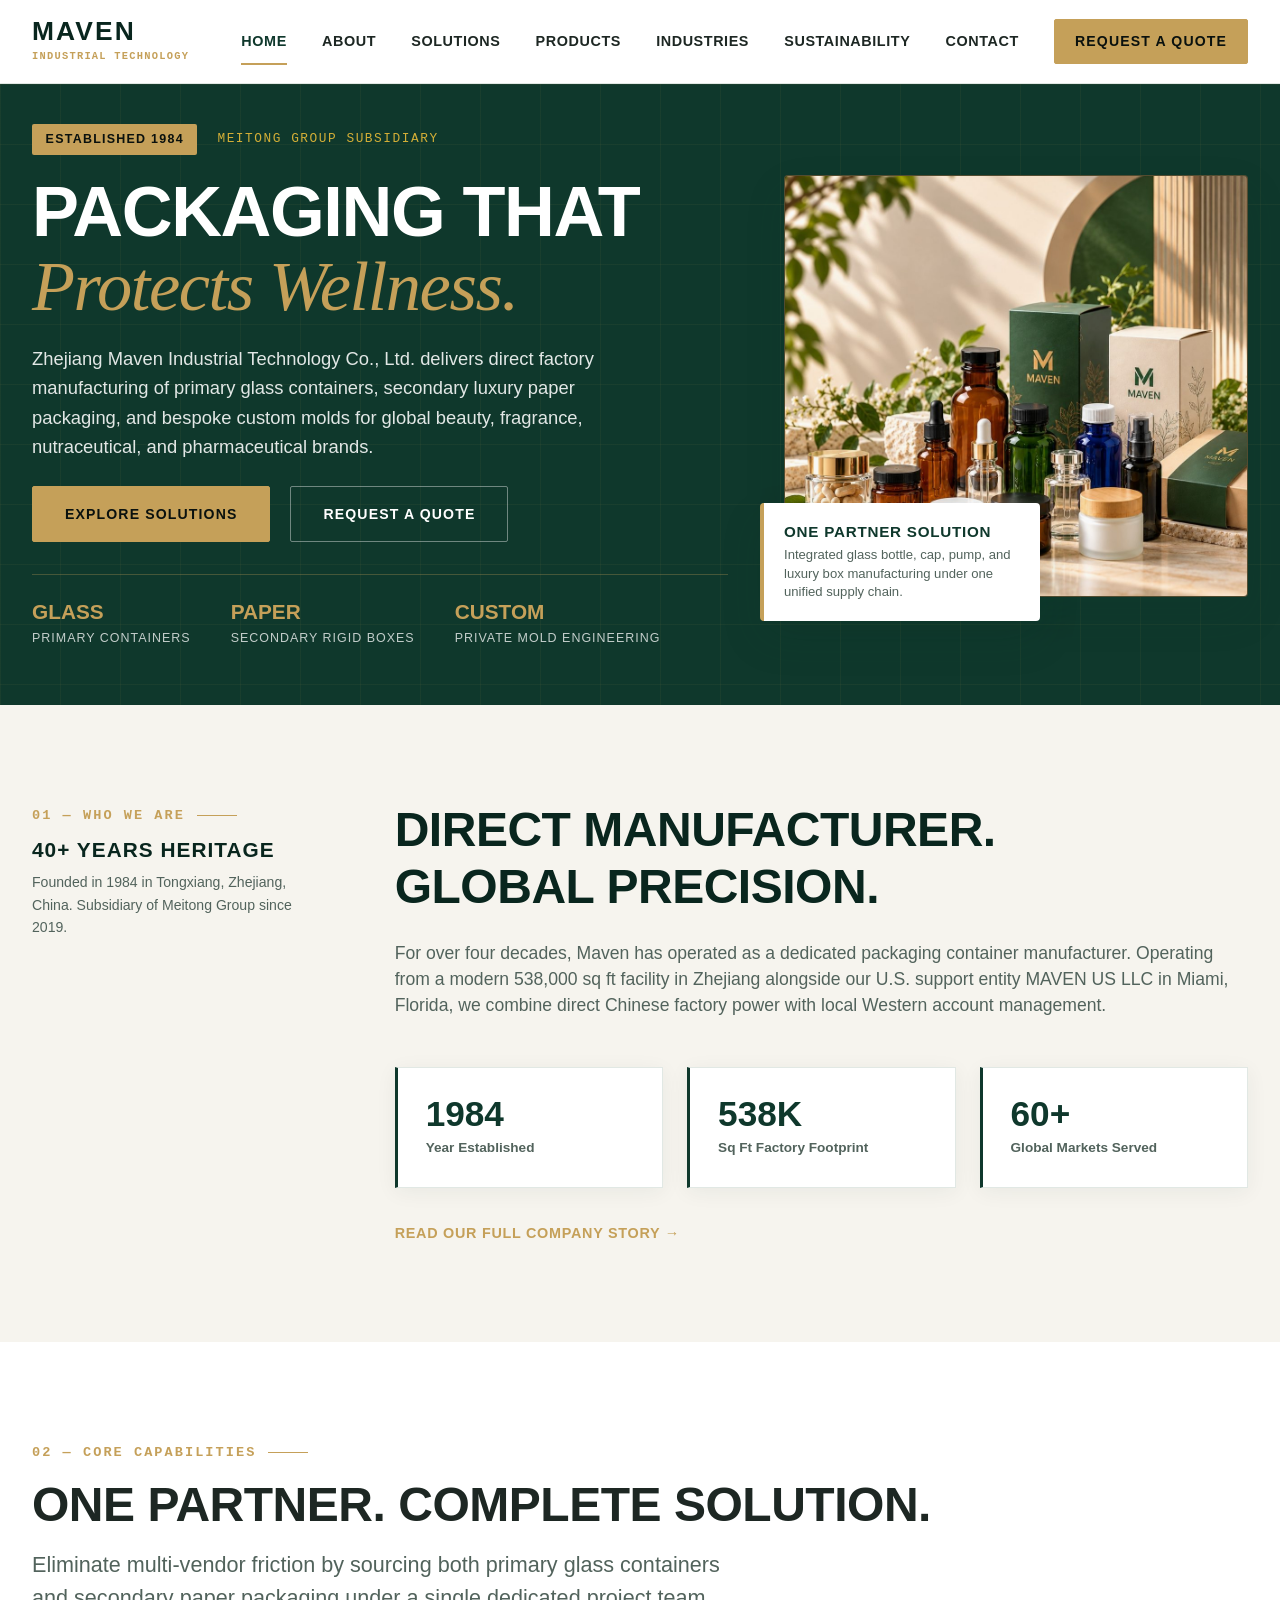
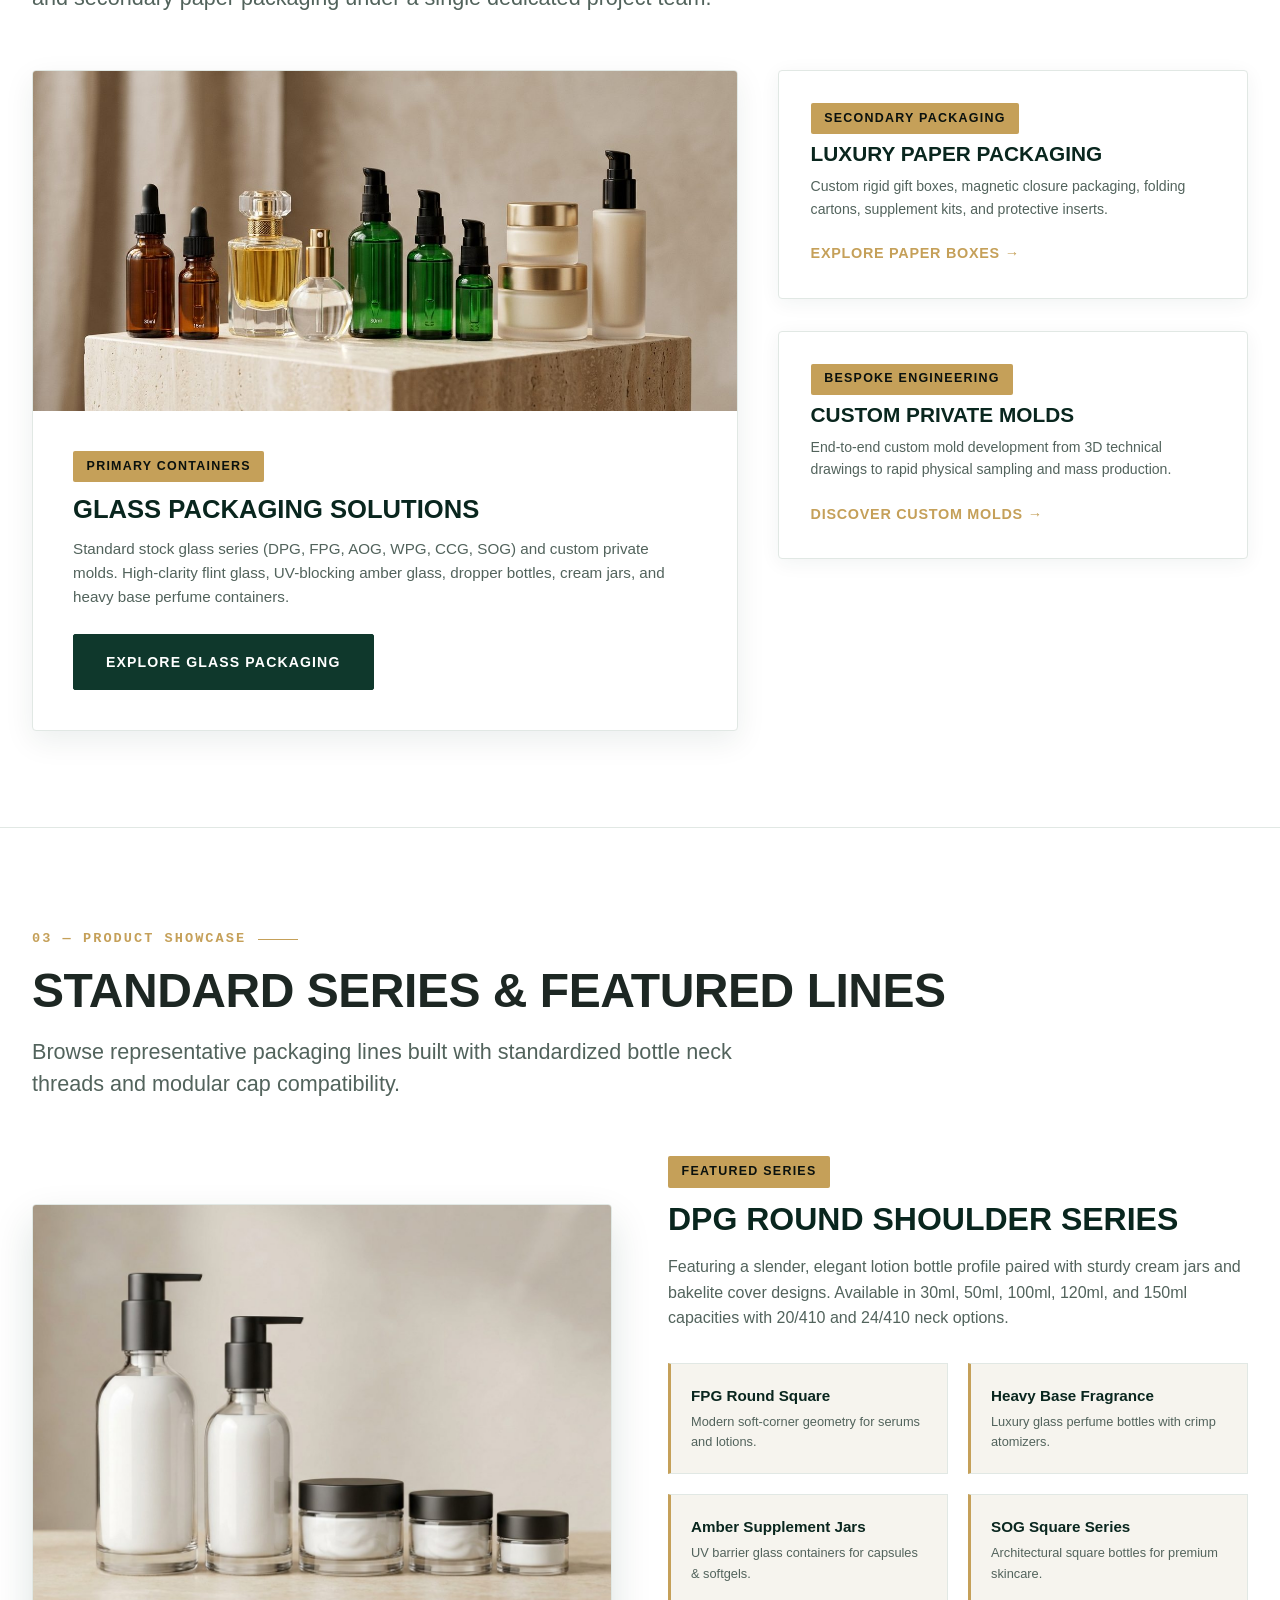
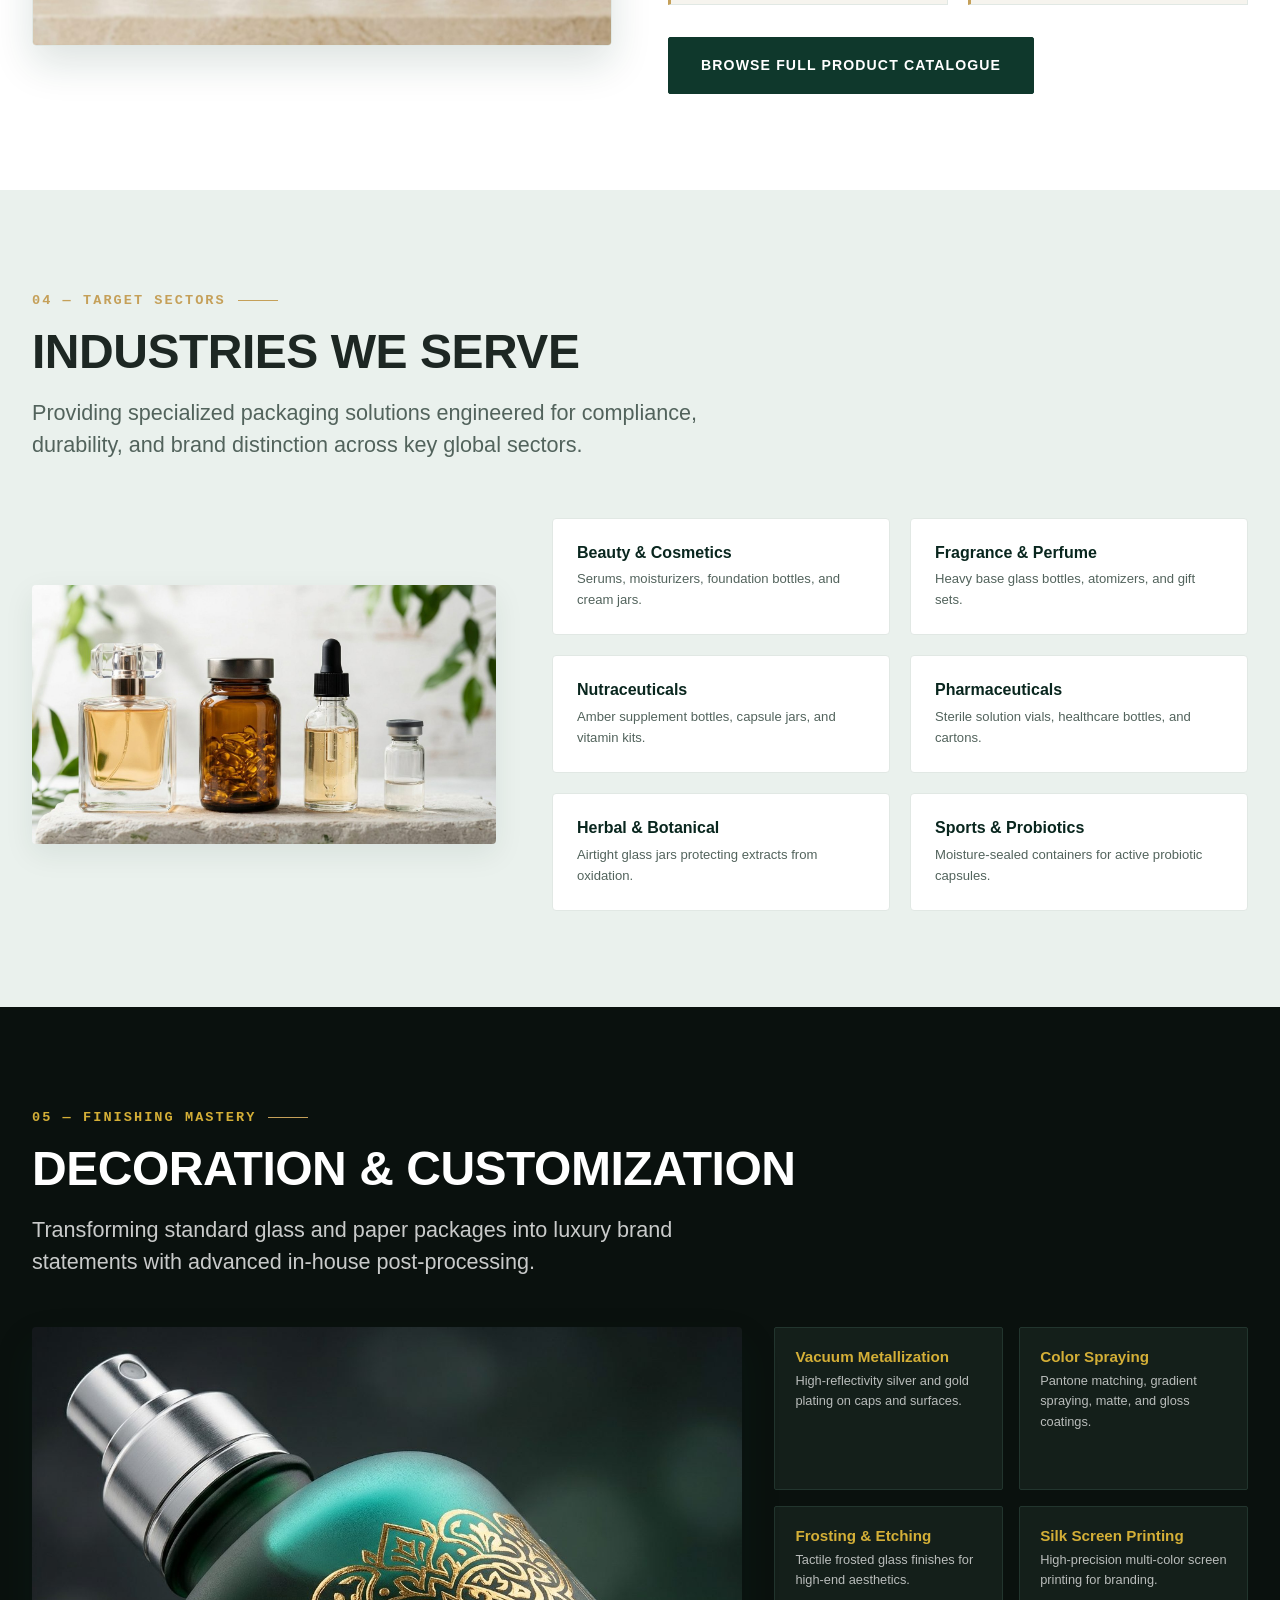
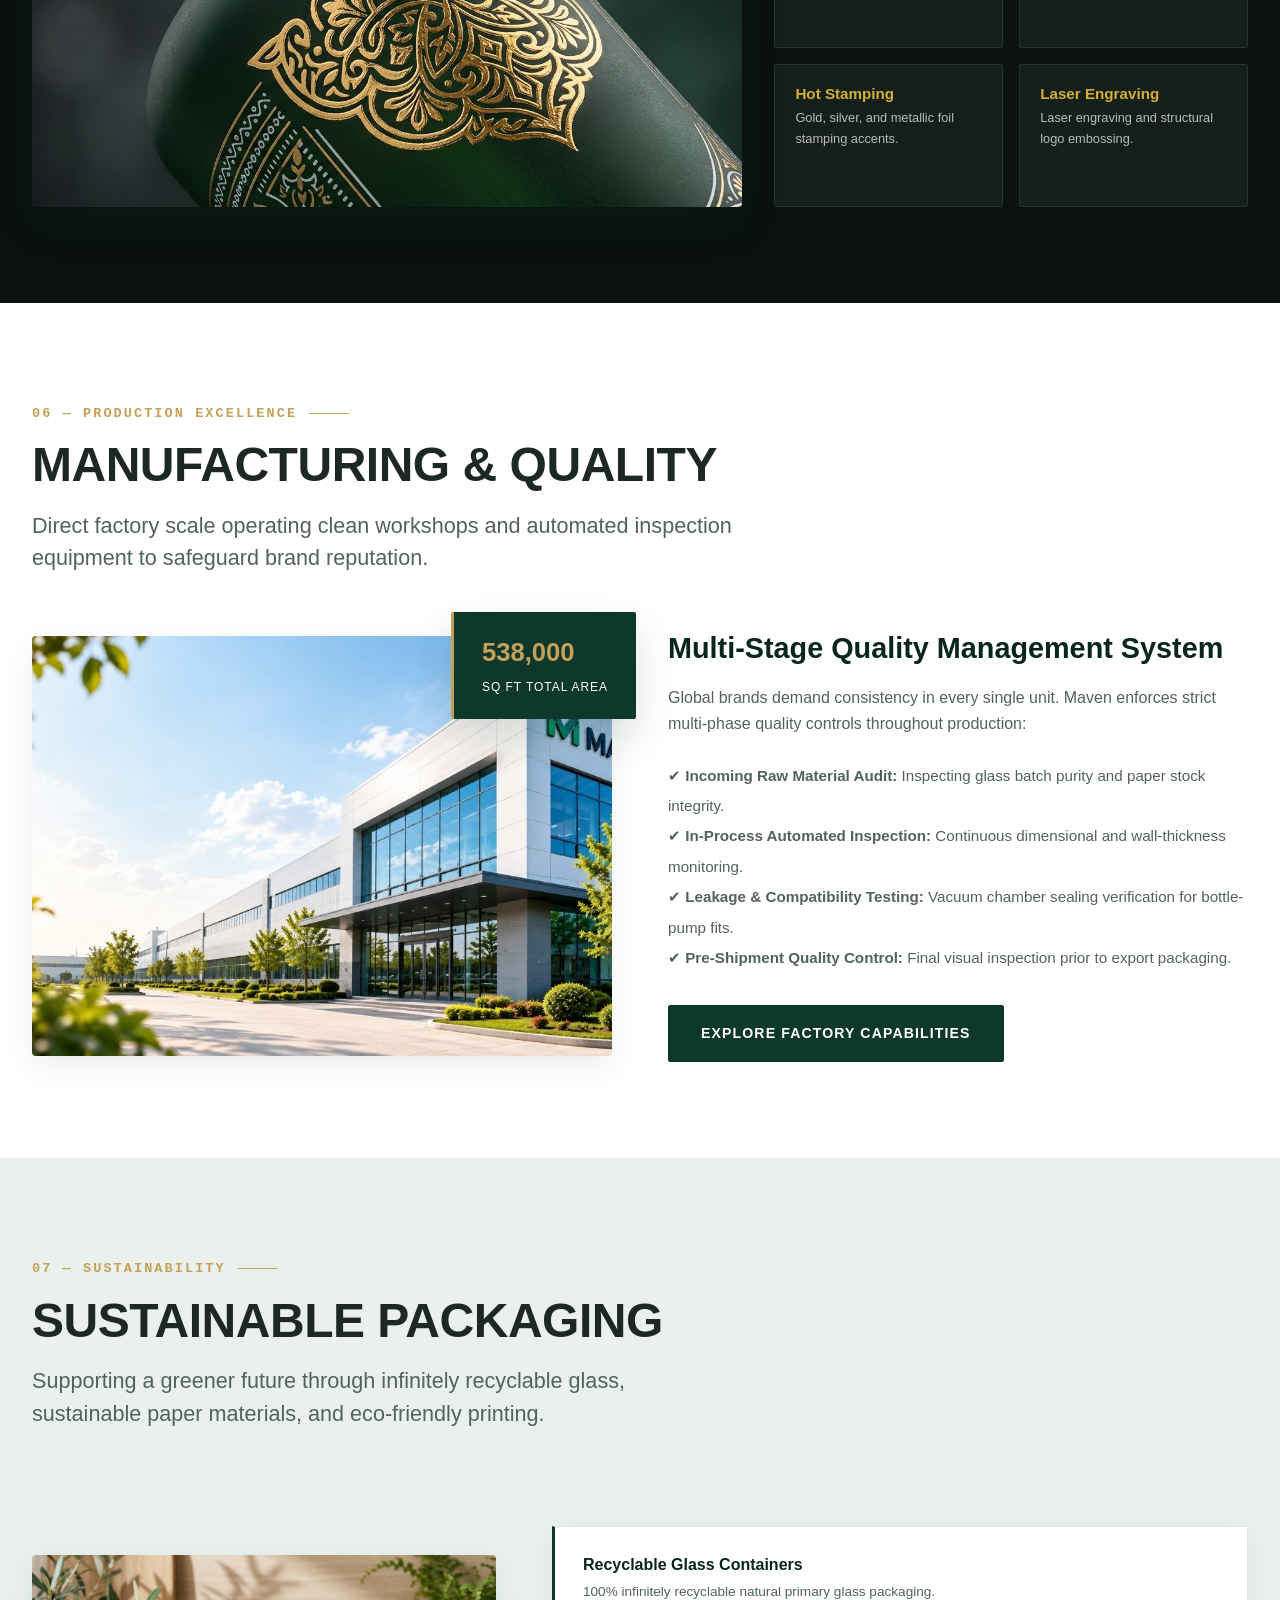
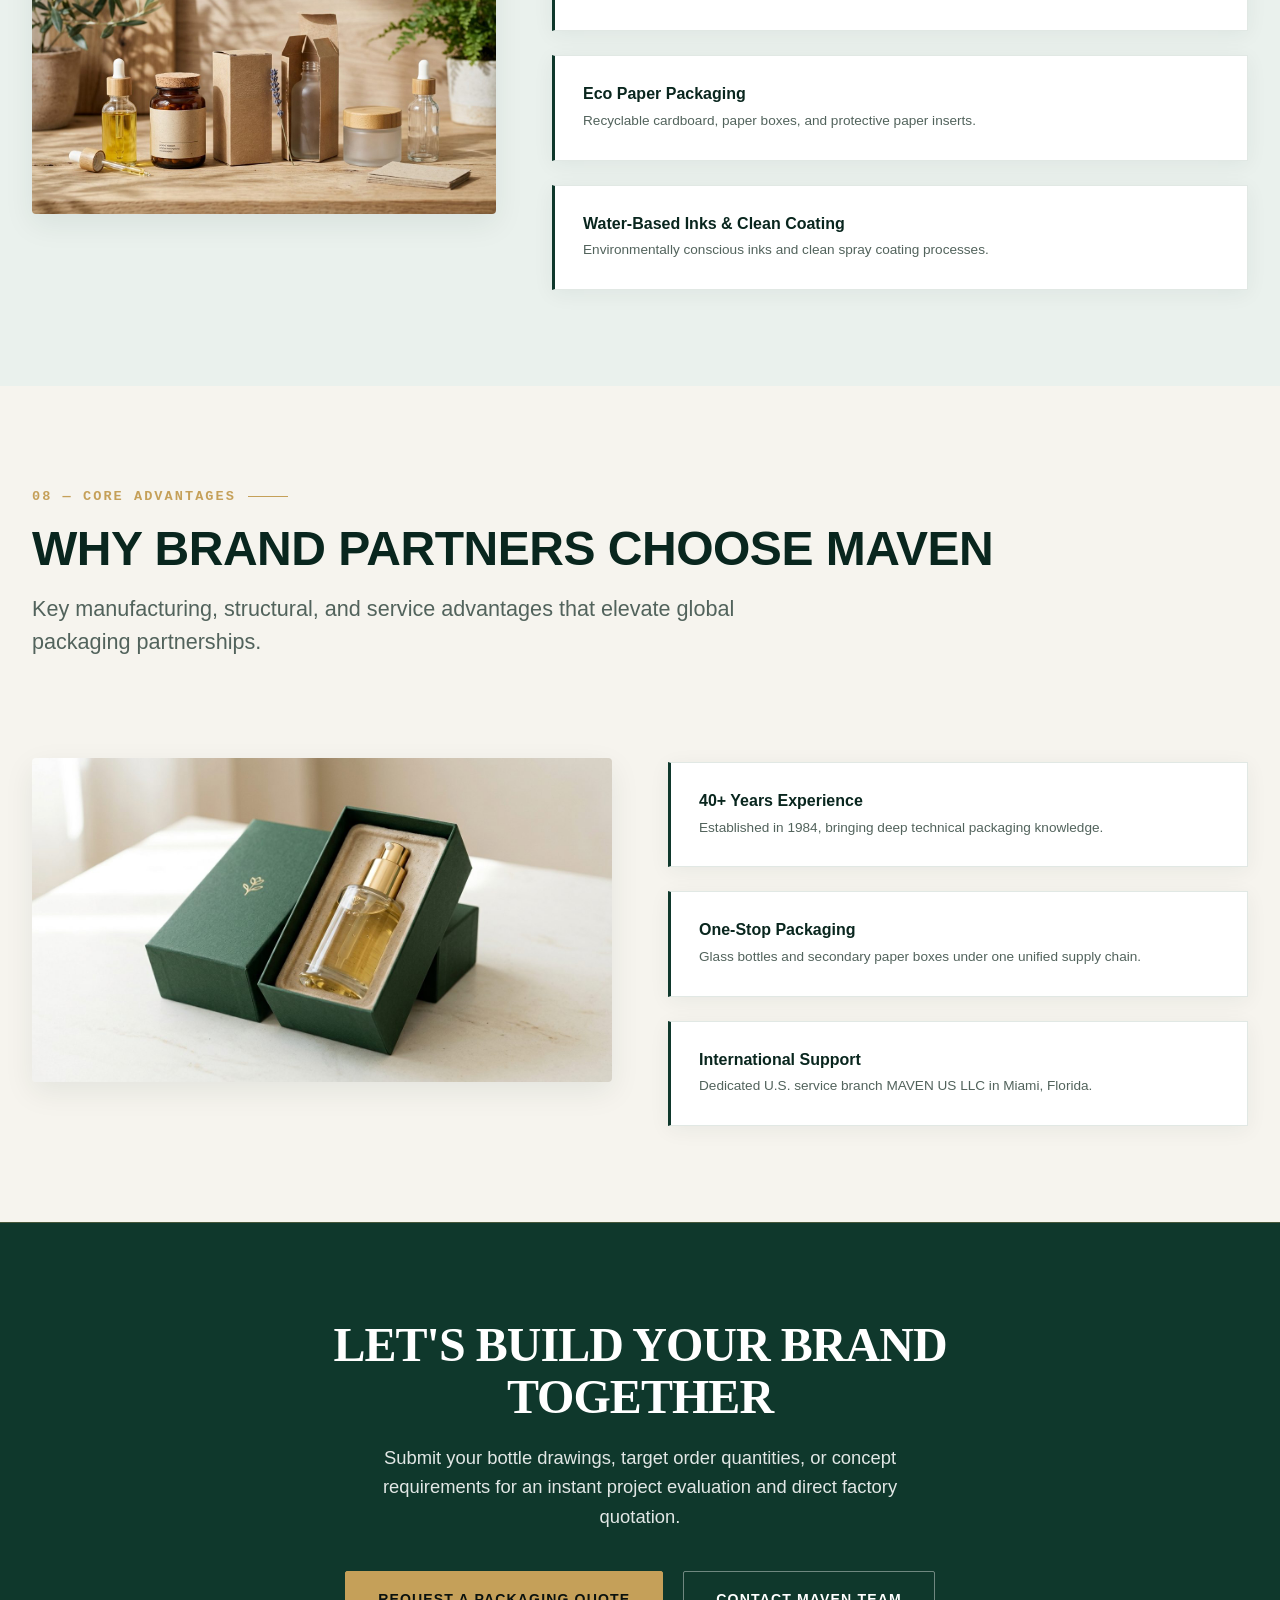
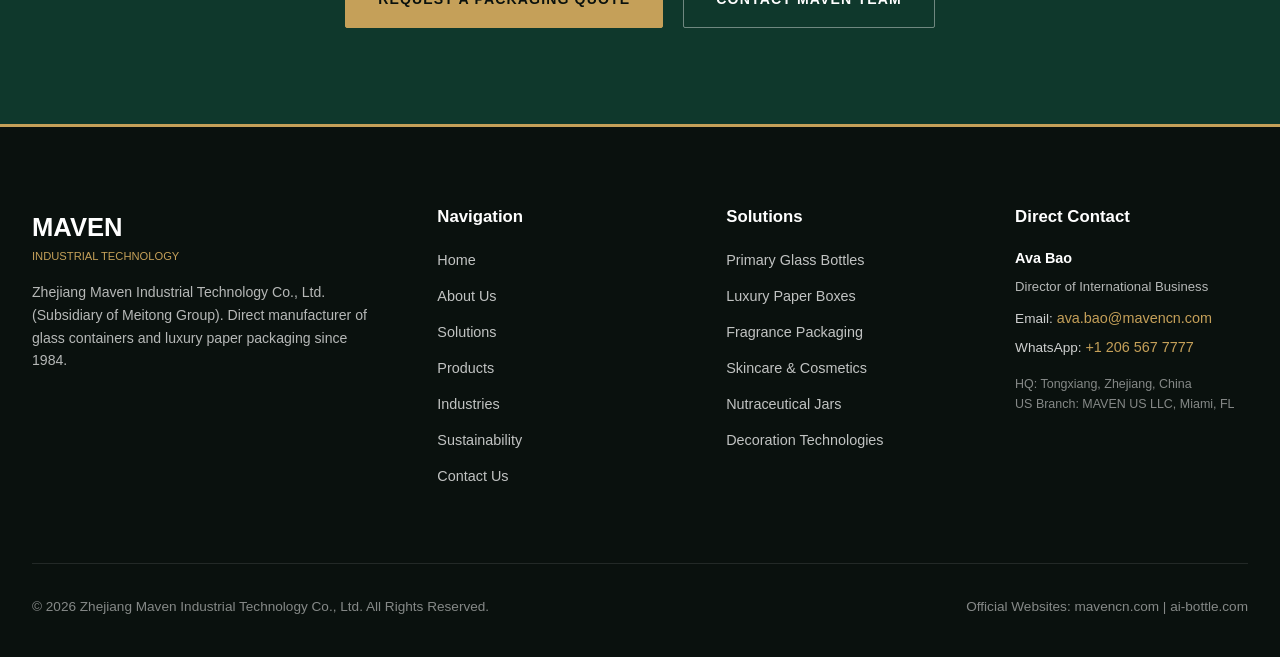
==== commit 10c8aab8: "Updated home page" ====
--- a/index.html
+++ b/index.html
@@ -406,22 +406,6 @@
     </div>
   </section>
 
-  <!-- SECTION 09: DIGITAL INNOVATION (MODE A: DEEP MAVEN GREEN) -->
-  <section class="section mode-maven-green">
-    <div class="container hero-layout">
-      <div>
-        <span class="badge-contrast" style="margin-bottom: 1rem;">DIGITAL PROTOTYPING</span>
-        <h2 class="display-title" style="font-size: 2.8rem; margin-bottom: 1rem;">AI-BOTTLE 3D PLATFORM</h2>
-        <p class="hero-description">
-          Maven's proprietary ai-bottle platform (`www.ai-bottle.com`) offers virtual 3D display, enabling rapid online bottle-cap matching, decoration previewing, and virtual sampling.
-        </p>
-        <a href="https://www.ai-bottle.com" target="_blank" rel="noopener" class="btn btn-gold">EXPLORE AI-BOTTLE PLATFORM</a>
-      </div>
-      <div>
-        <img src="images/glass.jpg" alt="ai-bottle 3D Virtual System" style="border-radius: var(--radius-sm); border: 1px solid var(--color-gold-border); box-shadow: var(--shadow-hover);">
-      </div>
-    </div>
-  </section>
 
   <!-- SECTION 10: LARGE FINAL CTA (MODE A: DEEP MAVEN GREEN) -->
   <section class="section mode-maven-green" style="border-top: 1px solid rgba(197, 160, 89, 0.3); text-align: center;">
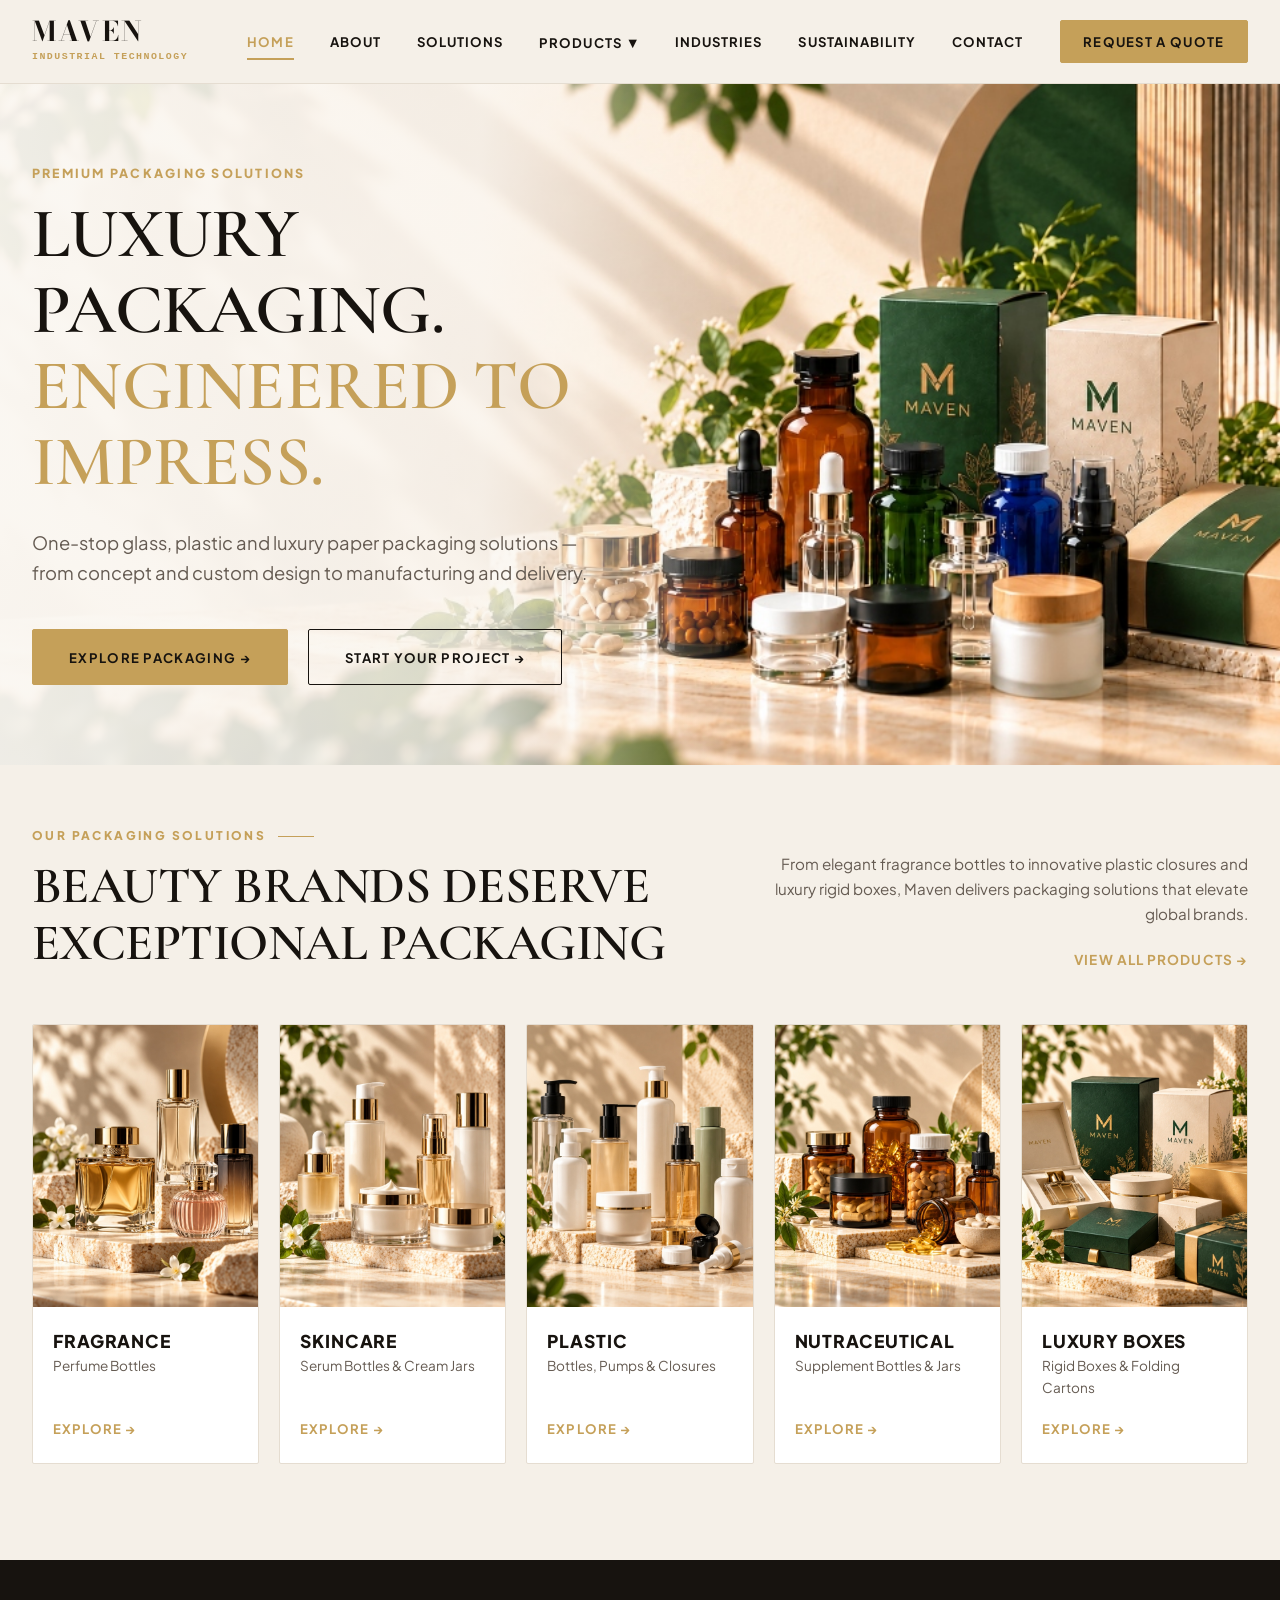
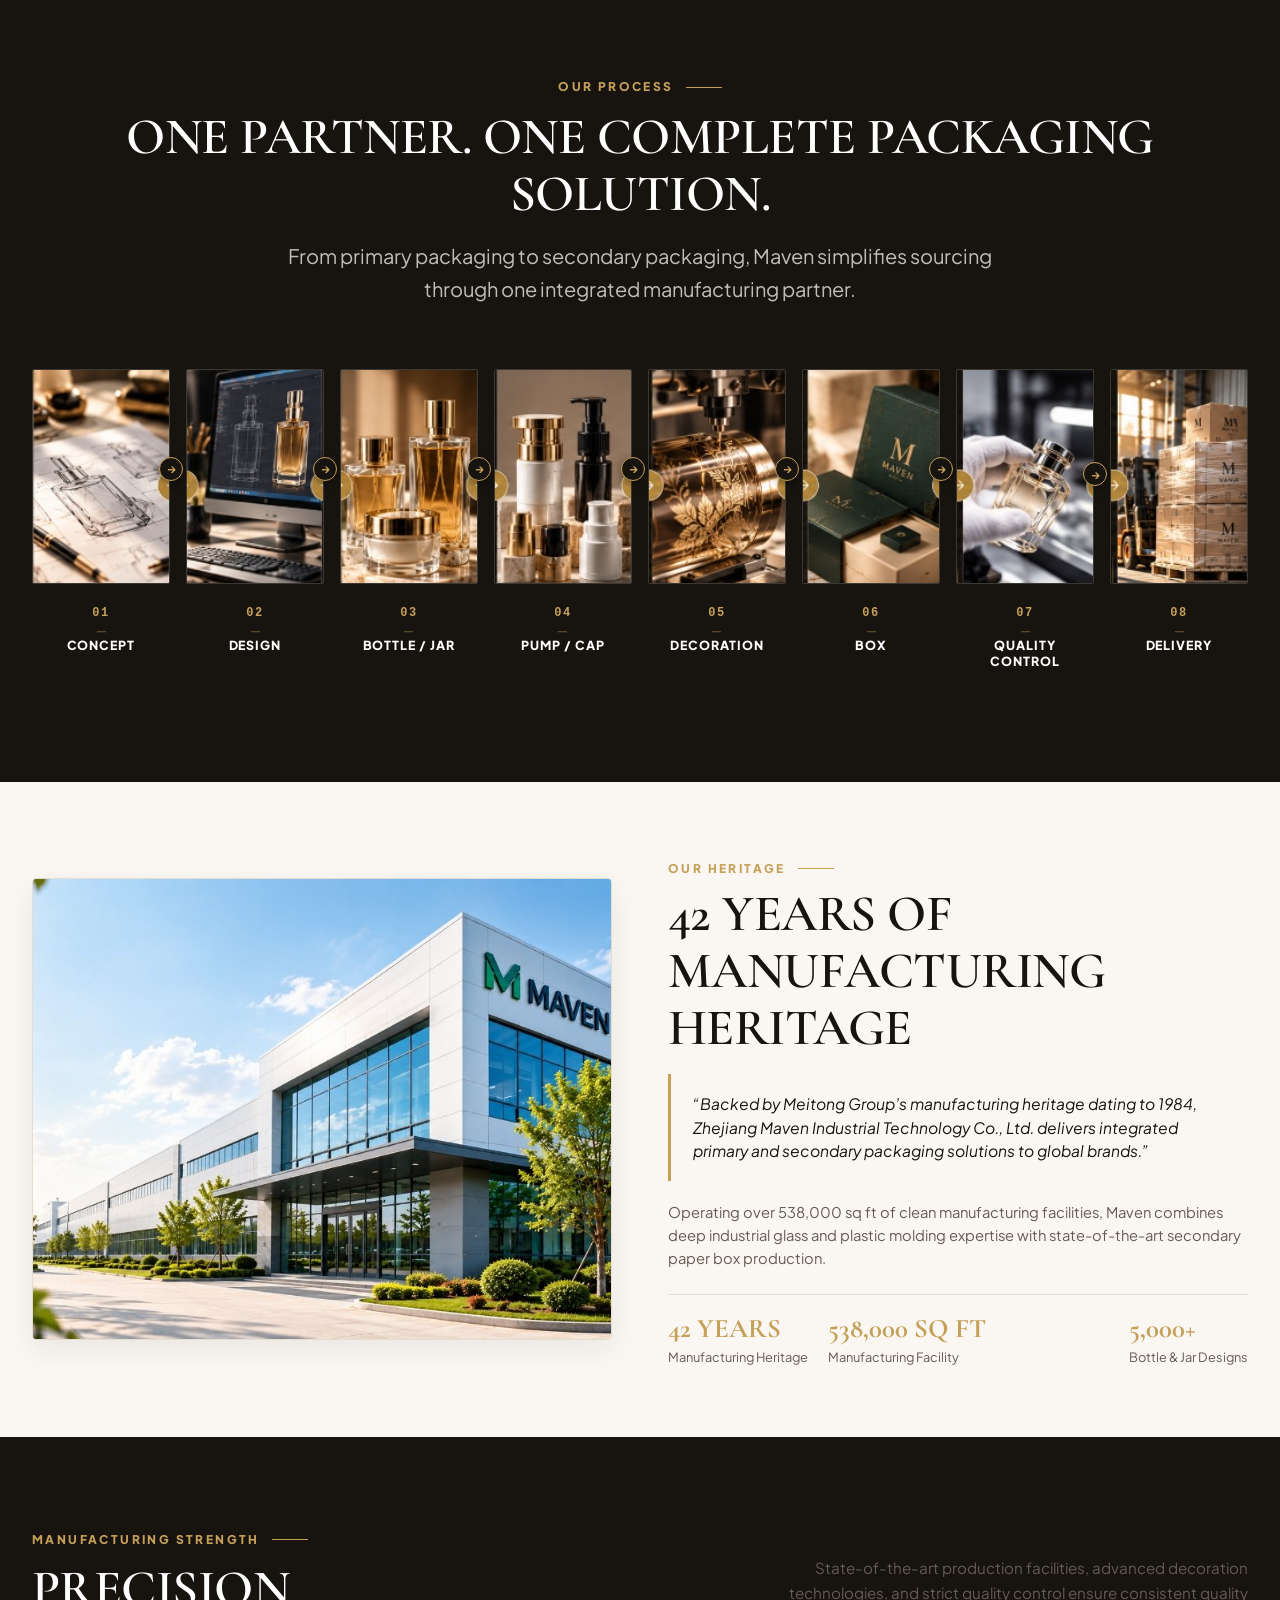
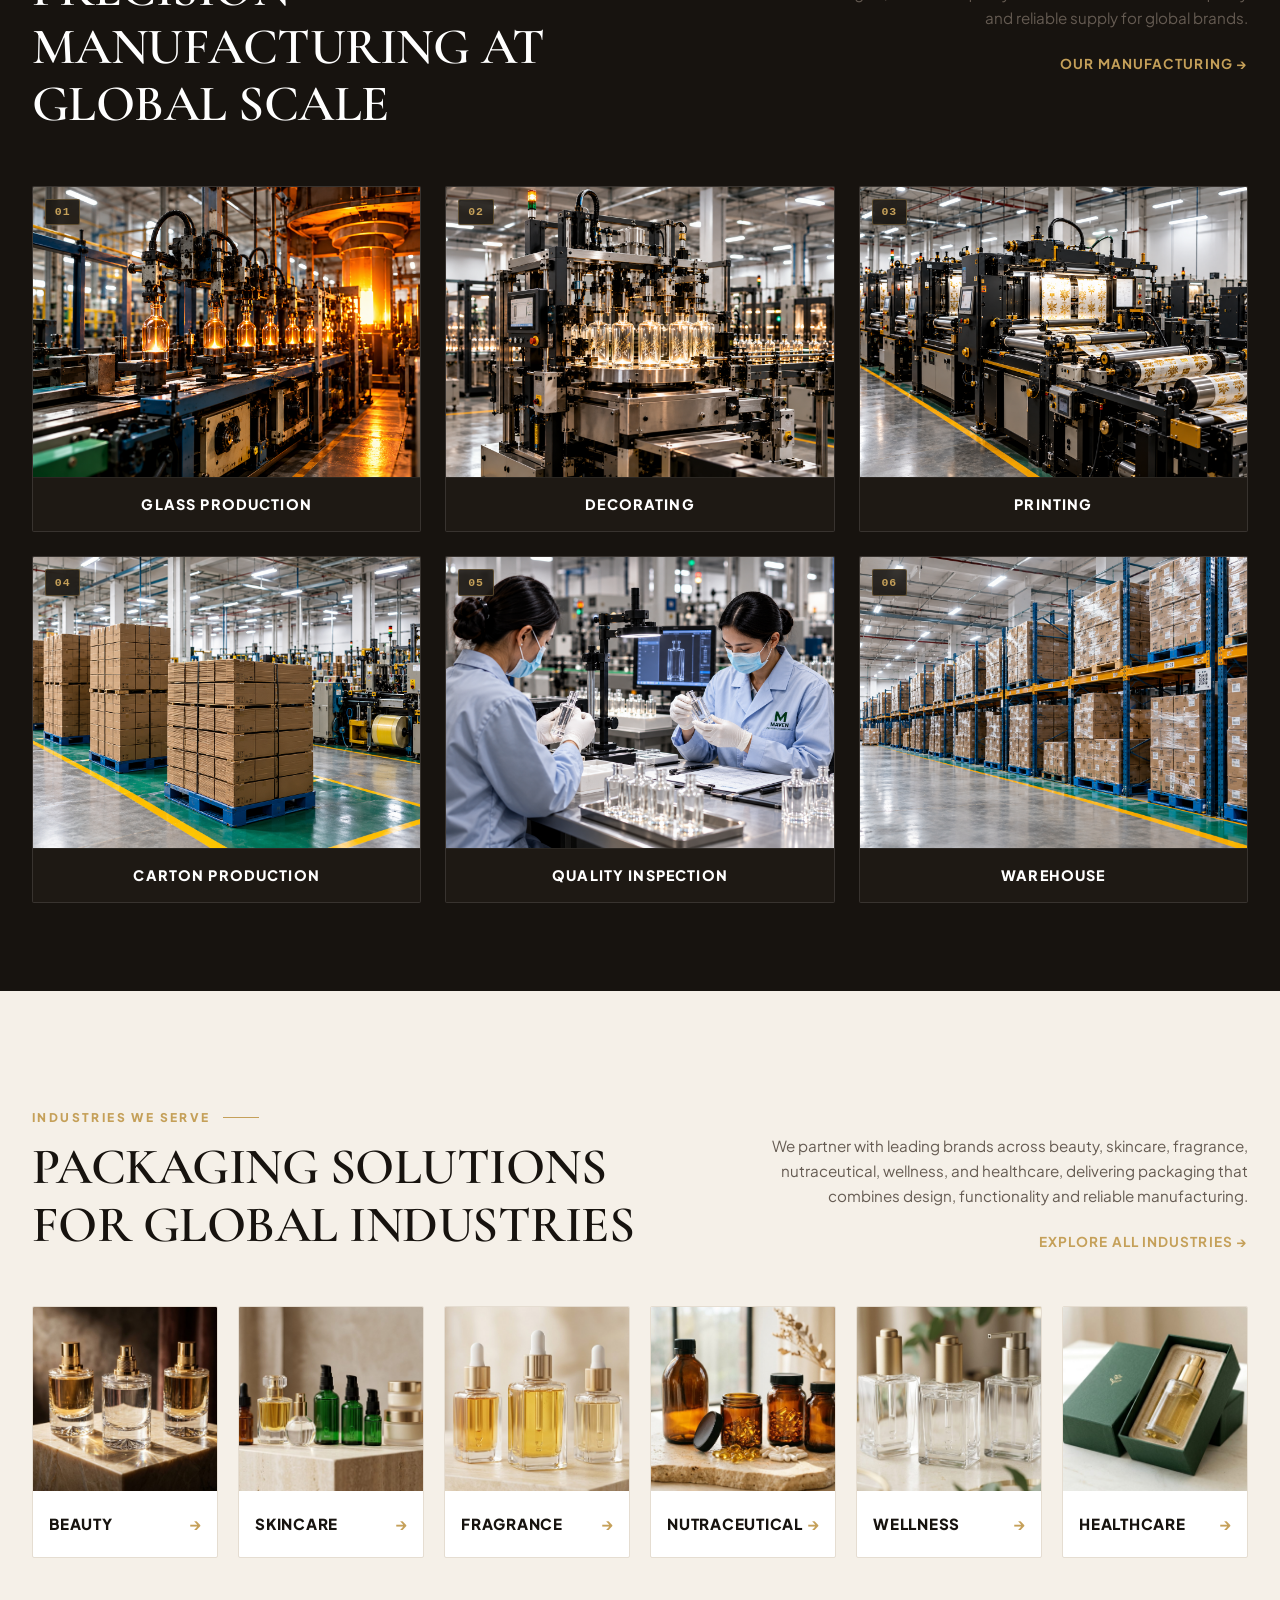
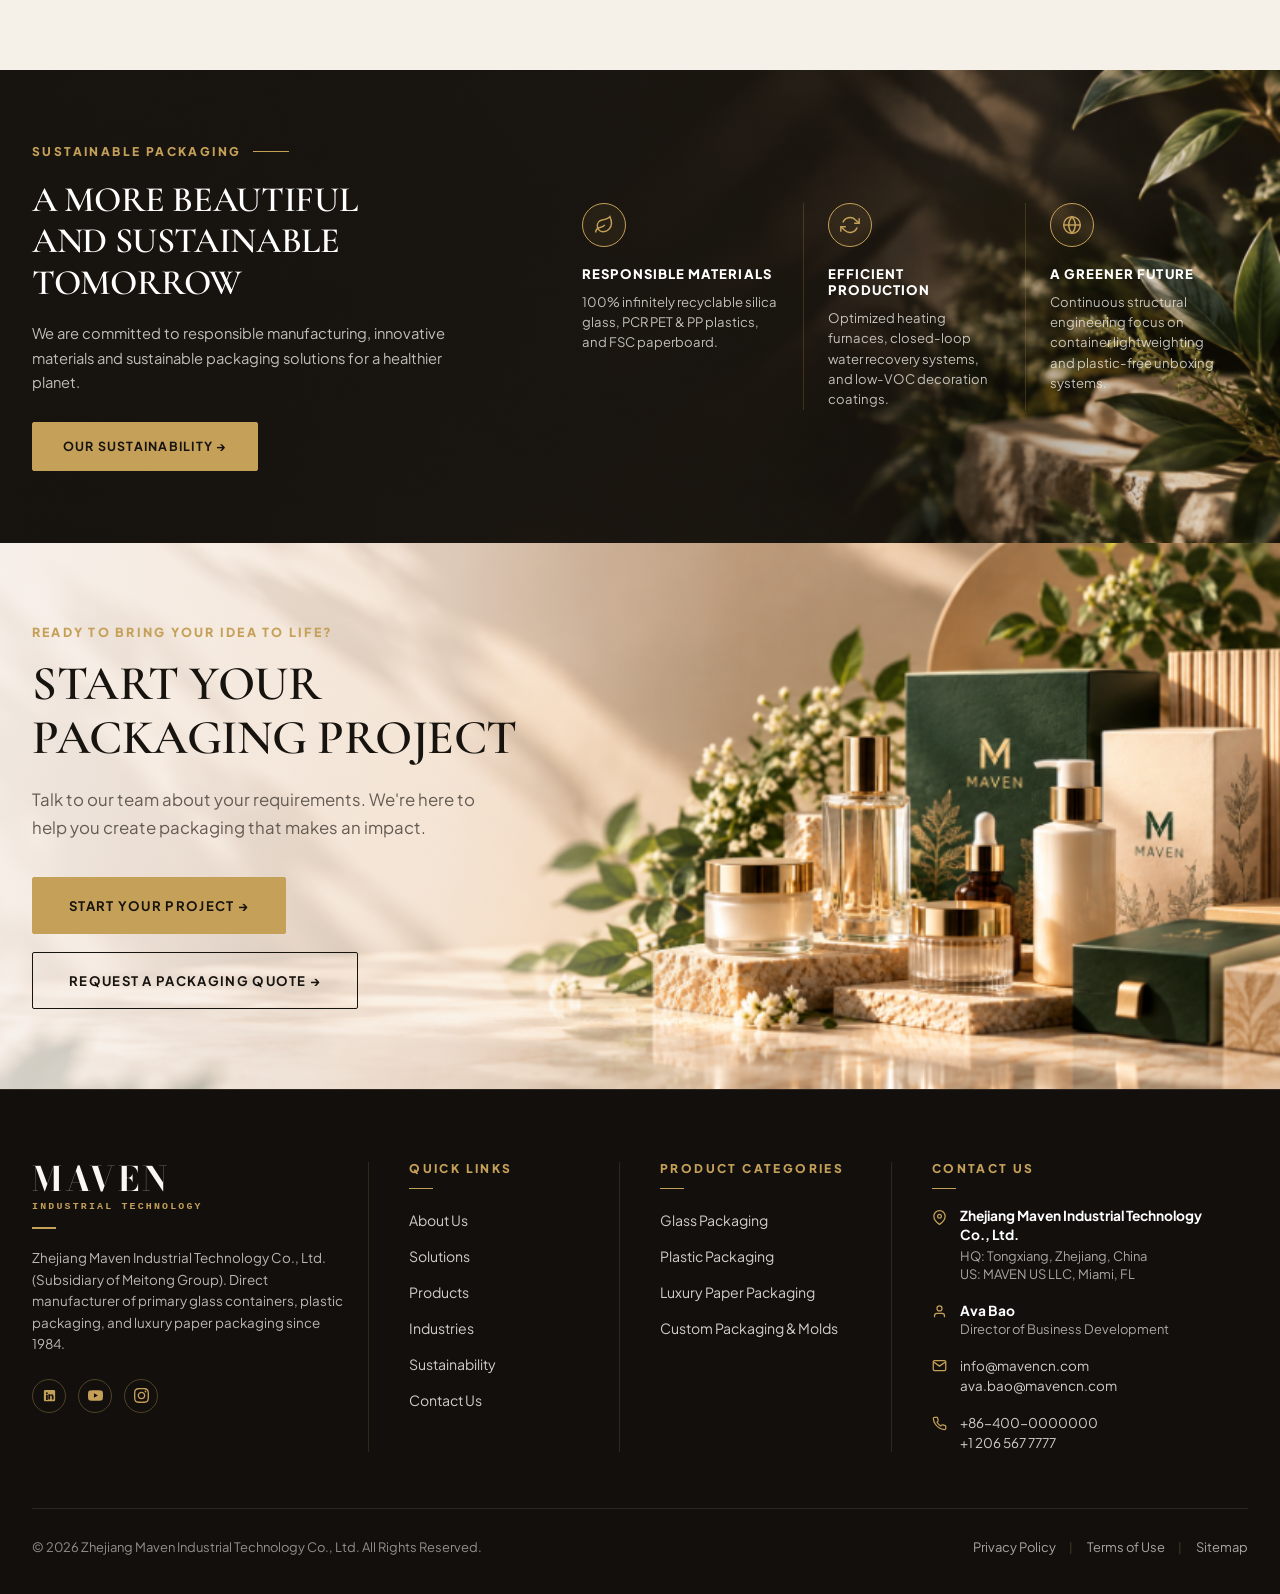
==== commit 57fdc437: "Updated version 2 part 1" ====
--- a/index.html
+++ b/index.html
@@ -3,8 +3,11 @@
 <head>
   <meta charset="UTF-8">
   <meta name="viewport" content="width=device-width, initial-scale=1.0">
-  <title>Maven Industrial Technology | Integrated Glass & Paper Packaging Manufacturer</title>
-  <meta name="description" content="Direct packaging manufacturer since 1984. Integrated primary glass packaging, luxury paper packaging, and custom mold development for skincare, fragrance, nutraceuticals, and pharmaceuticals.">
+  <title>Maven Industrial Technology | Luxury B2B Glass, Plastic & Paper Packaging Manufacturer</title>
+  <meta name="description" content="Integrated primary glass packaging, plastic containers, luxury rigid paper boxes, and custom mold engineering for global beauty, skincare, fragrance, and nutraceutical brands. Backed by Meitong Group manufacturing heritage since 1984.">
+  <link rel="preconnect" href="https://fonts.googleapis.com">
+  <link rel="preconnect" href="https://fonts.gstatic.com" crossorigin>
+  <link href="https://fonts.googleapis.com/css2?family=Bodoni+Moda:ital,opsz,wght@0,6..96,400..900;1,6..96,400..900&family=Cormorant+Garamond:ital,wght@0,400;0,500;0,600;0,700;1,400;1,600&family=Plus+Jakarta+Sans:wght@400;500;600;700;800&display=swap" rel="stylesheet">
   <link rel="stylesheet" href="style.css">
 </head>
 <body>
@@ -21,422 +24,571 @@
         <a href="index.html" class="nav-item active">Home</a>
         <a href="about.html" class="nav-item">About</a>
         <a href="solutions.html" class="nav-item">Solutions</a>
-        <a href="products.html" class="nav-item">Products</a>
+        
+        <!-- Products Sub-navigation Dropdown -->
+        <div class="nav-dropdown-wrapper">
+          <a href="products.html" class="nav-item">Products <span style="font-size: 0.7rem; margin-left: 0.2rem;">▼</span></a>
+          <div class="nav-dropdown-menu">
+            <a href="products.html?cat=fragrance">Fragrance Bottles</a>
+            <a href="products.html?cat=cosmetic">Skincare & Cosmetics</a>
+            <a href="products.html?cat=plastic">Plastic Bottles & Pumps</a>
+            <a href="products.html?cat=nutra">Nutraceutical Jars</a>
+            <a href="products.html?cat=paper">Luxury Rigid Boxes</a>
+          </div>
+        </div>
+
         <a href="industries.html" class="nav-item">Industries</a>
         <a href="sustainability.html" class="nav-item">Sustainability</a>
         <a href="contact.html" class="nav-item">Contact</a>
-        <a href="#rfq" class="btn btn-gold trigger-rfq" style="padding: 0.65rem 1.25rem;">REQUEST A QUOTE</a>
+        <a href="#rfq" class="btn btn-gold trigger-rfq" style="padding: 0.6rem 1.4rem;">REQUEST A QUOTE</a>
       </nav>
 
       <button class="mobile-toggle" aria-label="Toggle Navigation">&#9776;</button>
     </div>
   </header>
 
-  <!-- HERO: EDITORIAL ASYMMETRIC COMPOSITION (MODE A: DEEP MAVEN GREEN) -->
-  <section class="editorial-hero mode-maven-green">
-    <div class="container hero-layout">
-      <div class="hero-header-block">
-        <div class="hero-top-meta">
-          <span class="badge-contrast">ESTABLISHED 1984</span>
-          <span style="font-family: var(--font-mono); font-size: 0.8rem; letter-spacing: 0.12em; color: var(--color-gold-light);">MEITONG GROUP SUBSIDIARY</span>
-        </div>
-
-        <h1 class="hero-title">
-          PACKAGING THAT <br>
-          <span class="gold-highlight">Protects Wellness.</span>
+  <!-- HERO SECTION: CINEMATIC LUXURY STILL LIFE BANNER -->
+  <section class="hero-cinematic-banner">
+    <div class="container hero-cinematic-container">
+      <div class="hero-content-block">
+        <span class="eyebrow-label">PREMIUM PACKAGING SOLUTIONS</span>
+        
+        <h1 class="display-title">
+          LUXURY PACKAGING. <br>
+          <span style="color: var(--color-gold-accent);">ENGINEERED TO IMPRESS.</span>
         </h1>
 
         <p class="hero-description">
-          Zhejiang Maven Industrial Technology Co., Ltd. delivers direct factory manufacturing of primary glass containers, secondary luxury paper packaging, and bespoke custom molds for global beauty, fragrance, nutraceutical, and pharmaceutical brands.
+          One-stop glass, plastic and luxury paper packaging solutions — from concept and custom design to manufacturing and delivery.
         </p>
 
-        <div class="hero-actions-row">
-          <a href="solutions.html" class="btn btn-gold">EXPLORE SOLUTIONS</a>
-          <a href="contact.html" class="btn btn-outline-white trigger-rfq">REQUEST A QUOTE</a>
-        </div>
-
-        <div class="tech-spec-rail">
-          <div class="spec-item">
-            <span class="spec-val">GLASS</span>
-            <span class="spec-lbl">Primary Containers</span>
-          </div>
-          <div class="spec-item">
-            <span class="spec-val">PAPER</span>
-            <span class="spec-lbl">Secondary Rigid Boxes</span>
-          </div>
-          <div class="spec-item">
-            <span class="spec-val">CUSTOM</span>
-            <span class="spec-lbl">Private Mold Engineering</span>
-          </div>
-        </div>
-      </div>
-
-      <!-- Hero Layered Image Composition -->
-      <div class="hero-composition">
-        <div class="hero-frame-main">
-          <img src="images/hero.jpg" alt="Maven Integrated B2B Glass and Secondary Paper Packaging Collection">
-        </div>
-
-        <div class="hero-floating-card">
-          <h4>ONE PARTNER SOLUTION</h4>
-          <p>Integrated glass bottle, cap, pump, and luxury box manufacturing under one unified supply chain.</p>
+        <div class="hero-actions">
+          <a href="products.html" class="btn btn-gold">EXPLORE PACKAGING &rarr;</a>
+          <a href="#rfq" class="btn btn-outline-dark trigger-rfq">START YOUR PROJECT &rarr;</a>
         </div>
       </div>
     </div>
   </section>
 
-  <!-- SECTION 01: EDITORIAL STATEMENT (MODE B: WARM IVORY) -->
-  <section class="section mode-ivory">
-    <div class="container statement-rail-grid">
-      <div class="statement-sticky-rail">
-        <div class="section-num">01 — WHO WE ARE</div>
-        <h3 style="font-size: 1.3rem; text-transform: uppercase; letter-spacing: 0.05em; color: var(--color-maven-green-dark);">40+ YEARS HERITAGE</h3>
-        <p style="font-size: 0.88rem; color: var(--color-text-muted); margin-top: 0.5rem;">Founded in 1984 in Tongxiang, Zhejiang, China. Subsidiary of Meitong Group since 2019.</p>
-      </div>
-
-      <div class="statement-main-content">
-        <h2 class="editorial-heading" style="color: var(--color-maven-green-dark);">DIRECT MANUFACTURER. <br>GLOBAL PRECISION.</h2>
-        <p class="editorial-lead">
-          For over four decades, Maven has operated as a dedicated packaging container manufacturer. Operating from a modern 538,000 sq ft facility in Zhejiang alongside our U.S. support entity MAVEN US LLC in Miami, Florida, we combine direct Chinese factory power with local Western account management.
-        </p>
-
-        <div class="stats-mosaic">
-          <div class="stat-box">
-            <div class="stat-num">1984</div>
-            <div class="stat-label">Year Established</div>
-          </div>
-          <div class="stat-box">
-            <div class="stat-num">538K</div>
-            <div class="stat-label">Sq Ft Factory Footprint</div>
-          </div>
-          <div class="stat-box">
-            <div class="stat-num">60+</div>
-            <div class="stat-label">Global Markets Served</div>
-          </div>
-        </div>
-
-        <div style="margin-top: 2rem;">
-          <a href="about.html" class="link-arrow">READ OUR FULL COMPANY STORY &rarr;</a>
-        </div>
+  <!-- SECTION 2: PACKAGING CATEGORIES (WARM IVORY) -->
+  <section class="section mode-ivory-warm section-solutions">
+    <div class="container">
+      <div class="section-header-flex">
+        <div class="section-header-left">
+          <span class="section-num">OUR PACKAGING SOLUTIONS</span>
+          <h2 class="editorial-heading">BEAUTY BRANDS DESERVE EXCEPTIONAL PACKAGING</h2>
+        </div>
+        <div class="section-header-right">
+          <p class="editorial-lead">
+            From elegant fragrance bottles to innovative plastic closures and luxury rigid boxes, Maven delivers packaging solutions that elevate global brands.
+          </p>
+          <a href="products.html" class="link-arrow">VIEW ALL PRODUCTS &rarr;</a>
+        </div>
+      </div>
+
+      <!-- 5 Visual Product Tiles -->
+      <div class="categories-5col-grid">
+        
+        <!-- Tile 1: Fragrance -->
+        <div class="cat-tile-card">
+          <div class="cat-tile-img-wrapper">
+            <img src="images/cat_fragrance.jpg" alt="Fragrance Perfume Glass Bottles Showcase">
+          </div>
+          <div class="cat-tile-body">
+            <div>
+              <h3 class="cat-tile-title">FRAGRANCE</h3>
+              <p class="cat-tile-sub">Perfume Bottles</p>
+            </div>
+            <a href="products.html?cat=fragrance" class="cat-tile-link">EXPLORE &rarr;</a>
+          </div>
+        </div>
+
+        <!-- Tile 2: Skincare -->
+        <div class="cat-tile-card">
+          <div class="cat-tile-img-wrapper">
+            <img src="images/cat_skincare.jpg" alt="Skincare Serum Bottles and Cream Jars Showcase">
+          </div>
+          <div class="cat-tile-body">
+            <div>
+              <h3 class="cat-tile-title">SKINCARE</h3>
+              <p class="cat-tile-sub">Serum Bottles & Cream Jars</p>
+            </div>
+            <a href="products.html?cat=cosmetic" class="cat-tile-link">EXPLORE &rarr;</a>
+          </div>
+        </div>
+
+        <!-- Tile 3: Plastic -->
+        <div class="cat-tile-card">
+          <div class="cat-tile-img-wrapper">
+            <img src="images/cat_plastic.jpg" alt="Plastic PET PP PCR Bottles Pumps and Closures Showcase">
+          </div>
+          <div class="cat-tile-body">
+            <div>
+              <h3 class="cat-tile-title">PLASTIC</h3>
+              <p class="cat-tile-sub">Bottles, Pumps & Closures</p>
+            </div>
+            <a href="products.html?cat=plastic" class="cat-tile-link">EXPLORE &rarr;</a>
+          </div>
+        </div>
+
+        <!-- Tile 4: Nutraceutical -->
+        <div class="cat-tile-card">
+          <div class="cat-tile-img-wrapper">
+            <img src="images/cat_nutra.jpg" alt="Nutraceutical Amber Glass Supplement Bottles and Jars Showcase">
+          </div>
+          <div class="cat-tile-body">
+            <div>
+              <h3 class="cat-tile-title">NUTRACEUTICAL</h3>
+              <p class="cat-tile-sub">Supplement Bottles & Jars</p>
+            </div>
+            <a href="products.html?cat=nutra" class="cat-tile-link">EXPLORE &rarr;</a>
+          </div>
+        </div>
+
+        <!-- Tile 5: Luxury Boxes -->
+        <div class="cat-tile-card">
+          <div class="cat-tile-img-wrapper">
+            <img src="images/cat_paper.jpg" alt="Luxury Rigid Paper Boxes and Cartons Showcase">
+          </div>
+          <div class="cat-tile-body">
+            <div>
+              <h3 class="cat-tile-title">LUXURY BOXES</h3>
+              <p class="cat-tile-sub">Rigid Boxes & Folding Cartons</p>
+            </div>
+            <a href="products.html?cat=paper" class="cat-tile-link">EXPLORE &rarr;</a>
+          </div>
+        </div>
+
       </div>
     </div>
   </section>
 
-  <!-- SECTION 02: ASYMMETRIC CORE CAPABILITIES (MODE C: CLEAN WHITE) -->
-  <section class="section mode-white">
+  <!-- SECTION 3: ONE-STOP SOLUTION PROCESS (DEEP CHARCOAL) -->
+  <section class="section mode-charcoal">
+    <div class="container" style="text-align: center;">
+      <span class="section-num" style="justify-content: center;">OUR PROCESS</span>
+      <h2 class="editorial-heading" style="color: var(--color-white); margin-bottom: 1rem;">ONE PARTNER. ONE COMPLETE PACKAGING SOLUTION.</h2>
+      <p class="editorial-lead" style="max-width: 760px; margin: 0 auto 4rem; color: var(--color-text-inverse-muted);">
+        From primary packaging to secondary packaging, Maven simplifies sourcing through one integrated manufacturing partner.
+      </p>
+
+      <!-- 8-Step Pipeline Grid -->
+      <div class="onestop-pipeline-wrapper">
+        <div class="onestop-pipeline-grid">
+          
+          <!-- Step 1 -->
+          <div class="process-step-item">
+            <div class="process-image-panel">
+              <img src="images/process_01.jpg" alt="01 Concept Packaging Design Phase">
+            </div>
+            <div class="process-step-label">
+              <span class="step-num">01</span>
+              <span class="step-dash">&mdash;</span>
+              <span class="step-title">CONCEPT</span>
+            </div>
+          </div>
+
+          <!-- Step 2 -->
+          <div class="process-step-item">
+            <div class="process-image-panel">
+              <img src="images/process_02.jpg" alt="02 Engineering & Design Phase">
+            </div>
+            <div class="process-step-label">
+              <span class="step-num">02</span>
+              <span class="step-dash">&mdash;</span>
+              <span class="step-title">DESIGN</span>
+            </div>
+          </div>
+
+          <!-- Step 3 -->
+          <div class="process-step-item">
+            <div class="process-image-panel">
+              <img src="images/process_03.jpg" alt="03 Bottle and Jar Manufacturing">
+            </div>
+            <div class="process-step-label">
+              <span class="step-num">03</span>
+              <span class="step-dash">&mdash;</span>
+              <span class="step-title">BOTTLE / JAR</span>
+            </div>
+          </div>
+
+          <!-- Step 4 -->
+          <div class="process-step-item">
+            <div class="process-image-panel">
+              <img src="images/process_04.jpg" alt="04 Precision Pump and Cap Assembly">
+            </div>
+            <div class="process-step-label">
+              <span class="step-num">04</span>
+              <span class="step-dash">&mdash;</span>
+              <span class="step-title">PUMP / CAP</span>
+            </div>
+          </div>
+
+          <!-- Step 5 -->
+          <div class="process-step-item">
+            <div class="process-image-panel">
+              <img src="images/process_05.jpg" alt="05 Surface Decoration and Hot Stamping">
+            </div>
+            <div class="process-step-label">
+              <span class="step-num">05</span>
+              <span class="step-dash">&mdash;</span>
+              <span class="step-title">DECORATION</span>
+            </div>
+          </div>
+
+          <!-- Step 6 -->
+          <div class="process-step-item">
+            <div class="process-image-panel">
+              <img src="images/process_06.jpg" alt="06 Rigid Box & Secondary Packaging">
+            </div>
+            <div class="process-step-label">
+              <span class="step-num">06</span>
+              <span class="step-dash">&mdash;</span>
+              <span class="step-title">BOX</span>
+            </div>
+          </div>
+
+          <!-- Step 7 -->
+          <div class="process-step-item">
+            <div class="process-image-panel">
+              <img src="images/process_07.jpg" alt="07 Quality Assurance and Testing">
+            </div>
+            <div class="process-step-label">
+              <span class="step-num">07</span>
+              <span class="step-dash">&mdash;</span>
+              <span class="step-title">QUALITY<br>CONTROL</span>
+            </div>
+          </div>
+
+          <!-- Step 8 -->
+          <div class="process-step-item">
+            <div class="process-image-panel">
+              <img src="images/process_08.jpg" alt="08 Logistics and Global Delivery">
+            </div>
+            <div class="process-step-label">
+              <span class="step-num">08</span>
+              <span class="step-dash">&mdash;</span>
+              <span class="step-title">DELIVERY</span>
+            </div>
+          </div>
+
+        </div>
+      </div>
+    </div>
+  </section>
+
+  <!-- SECTION 4: MAVEN HERITAGE (WARM IVORY SPLIT) -->
+  <section class="section mode-ivory section-heritage">
     <div class="container">
-      <div class="section-num">02 — CORE CAPABILITIES</div>
-      <h2 class="editorial-heading" style="margin-bottom: 1rem;">ONE PARTNER. COMPLETE SOLUTION.</h2>
-      <p class="editorial-lead" style="max-width: 720px; margin-bottom: 3.5rem;">
-        Eliminate multi-vendor friction by sourcing both primary glass containers and secondary paper packaging under a single dedicated project team.
-      </p>
-
-      <div class="capabilities-asymmetric">
-        <!-- Primary Large Feature Card -->
-        <div class="cap-card-large">
-          <img src="images/glass.jpg" alt="Primary Glass Packaging" class="cap-img">
-          <div class="cap-body">
-            <span class="badge-contrast" style="margin-bottom: 0.75rem; width: max-content;">PRIMARY CONTAINERS</span>
-            <h3 style="font-size: 1.6rem; color: var(--color-maven-green-dark); margin-bottom: 0.75rem;">GLASS PACKAGING SOLUTIONS</h3>
-            <p style="color: var(--color-text-muted); font-size: 0.95rem; margin-bottom: 1.5rem;">
-              Standard stock glass series (DPG, FPG, AOG, WPG, CCG, SOG) and custom private molds. High-clarity flint glass, UV-blocking amber glass, dropper bottles, cream jars, and heavy base perfume containers.
-            </p>
-            <a href="products.html?cat=glass" class="btn btn-green">EXPLORE GLASS PACKAGING</a>
-          </div>
-        </div>
-
-        <!-- Stacked Secondary Cards -->
-        <div class="cap-stack-small">
-          <div class="cap-card-small">
-            <span class="badge-contrast" style="margin-bottom: 0.5rem; width: max-content;">SECONDARY PACKAGING</span>
-            <h3 style="font-size: 1.3rem; color: var(--color-maven-green-dark); margin-bottom: 0.5rem;">LUXURY PAPER PACKAGING</h3>
-            <p style="color: var(--color-text-muted); font-size: 0.88rem; margin-bottom: 1.25rem;">
-              Custom rigid gift boxes, magnetic closure packaging, folding cartons, supplement kits, and protective inserts.
-            </p>
-            <a href="products.html?cat=paper" class="link-arrow">EXPLORE PAPER BOXES &rarr;</a>
-          </div>
-
-          <div class="cap-card-small">
-            <span class="badge-contrast" style="margin-bottom: 0.5rem; width: max-content;">BESPOKE ENGINEERING</span>
-            <h3 style="font-size: 1.3rem; color: var(--color-maven-green-dark); margin-bottom: 0.5rem;">CUSTOM PRIVATE MOLDS</h3>
-            <p style="color: var(--color-text-muted); font-size: 0.88rem; margin-bottom: 1.25rem;">
-              End-to-end custom mold development from 3D technical drawings to rapid physical sampling and mass production.
-            </p>
-            <a href="solutions.html" class="link-arrow">DISCOVER CUSTOM MOLDS &rarr;</a>
+      <div class="heritage-split-grid">
+        <div class="heritage-img-block">
+          <img src="images/factory.jpg" alt="Zhejiang Maven Industrial Facility Headquarters">
+        </div>
+
+        <div class="heritage-content-block">
+          <span class="section-num">OUR HERITAGE</span>
+          <h2 class="editorial-heading" style="margin-bottom: 1rem;">42 YEARS OF MANUFACTURING HERITAGE</h2>
+
+          <div class="heritage-quote-box">
+            “Backed by Meitong Group’s manufacturing heritage dating to 1984, Zhejiang Maven Industrial Technology Co., Ltd. delivers integrated primary and secondary packaging solutions to global brands.”
+          </div>
+
+          <p class="editorial-lead" style="font-size: 0.92rem; margin-bottom: 1.5rem; line-height: 1.55;">
+            Operating over 538,000 sq ft of clean manufacturing facilities, Maven combines deep industrial glass and plastic molding expertise with state-of-the-art secondary paper box production.
+          </p>
+
+          <div class="stats-counter-grid">
+            <div class="stat-counter-item">
+              <span class="stat-val">42 YEARS</span>
+              <span class="stat-lbl">Manufacturing Heritage</span>
+            </div>
+            <div class="stat-counter-item">
+              <span class="stat-val">538,000 SQ FT</span>
+              <span class="stat-lbl">Manufacturing Facility</span>
+            </div>
+            <div class="stat-counter-item">
+              <span class="stat-val">5,000+</span>
+              <span class="stat-lbl">Bottle & Jar Designs</span>
+            </div>
           </div>
         </div>
       </div>
     </div>
   </section>
 
-  <!-- SECTION 03: PRODUCT FEATURED SHOWCASE (MODE C: CLEAN WHITE) -->
-  <section class="section mode-white" style="border-top: 1px solid var(--color-border-light);">
+  <!-- SECTION 5: PRECISION MANUFACTURING (DEEP CHARCOAL) -->
+  <section class="section mode-charcoal section-mfg">
     <div class="container">
-      <div class="section-num">03 — PRODUCT SHOWCASE</div>
-      <h2 class="editorial-heading" style="margin-bottom: 1rem;">STANDARD SERIES & FEATURED LINES</h2>
-      <p class="editorial-lead" style="max-width: 700px; margin-bottom: 3.5rem;">
-        Browse representative packaging lines built with standardized bottle neck threads and modular cap compatibility.
-      </p>
-
-      <div class="featured-product-layout">
-        <div class="featured-product-image-container">
-          <img src="images/product_dpg.jpg" alt="DPG Round Shoulder Glass Bottle Series">
-        </div>
-
-        <div>
-          <span class="badge-contrast" style="margin-bottom: 0.75rem;">FEATURED SERIES</span>
-          <h3 style="font-size: 2rem; color: var(--color-maven-green-dark); margin-bottom: 1rem;">DPG ROUND SHOULDER SERIES</h3>
-          <p style="color: var(--color-text-muted); font-size: 1rem; margin-bottom: 1.5rem;">
-            Featuring a slender, elegant lotion bottle profile paired with sturdy cream jars and bakelite cover designs. Available in 30ml, 50ml, 100ml, 120ml, and 150ml capacities with 20/410 and 24/410 neck options.
+      <div class="section-header-flex">
+        <div class="section-header-left">
+          <span class="section-num">MANUFACTURING STRENGTH</span>
+          <h2 class="editorial-heading">PRECISION MANUFACTURING AT GLOBAL SCALE</h2>
+        </div>
+        <div class="section-header-right">
+          <p class="editorial-lead">
+            State-of-the-art production facilities, advanced decoration technologies, and strict quality control ensure consistent quality and reliable supply for global brands.
           </p>
-
-          <div class="product-series-mini-grid">
-            <div class="mini-series-item">
-              <h5>FPG Round Square</h5>
-              <p>Modern soft-corner geometry for serums and lotions.</p>
-            </div>
-            <div class="mini-series-item">
-              <h5>Heavy Base Fragrance</h5>
-              <p>Luxury glass perfume bottles with crimp atomizers.</p>
-            </div>
-            <div class="mini-series-item">
-              <h5>Amber Supplement Jars</h5>
-              <p>UV barrier glass containers for capsules & softgels.</p>
-            </div>
-            <div class="mini-series-item">
-              <h5>SOG Square Series</h5>
-              <p>Architectural square bottles for premium skincare.</p>
-            </div>
-          </div>
-
-          <div style="margin-top: 2rem;">
-            <a href="products.html" class="btn btn-green">BROWSE FULL PRODUCT CATALOGUE</a>
-          </div>
-        </div>
+          <a href="about.html" class="link-arrow">OUR MANUFACTURING &rarr;</a>
+        </div>
+      </div>
+
+      <!-- 6-Tile Manufacturing Capability Gallery -->
+      <div class="mfg-gallery-6grid">
+
+        <!-- 01 Glass Production -->
+        <div class="mfg-capability-card">
+          <div class="mfg-card-img-wrapper">
+            <img src="images/glassProduction.png" alt="Glass Production Facility" loading="lazy">
+            <span class="mfg-card-num">01</span>
+          </div>
+          <div class="mfg-card-caption">
+            <h3 class="mfg-card-title">GLASS PRODUCTION</h3>
+          </div>
+        </div>
+
+        <!-- 02 Decorating -->
+        <div class="mfg-capability-card">
+          <div class="mfg-card-img-wrapper">
+            <img src="images/decorating.png" alt="Container Coating and Decoration Facility" loading="lazy">
+            <span class="mfg-card-num">02</span>
+          </div>
+          <div class="mfg-card-caption">
+            <h3 class="mfg-card-title">DECORATING</h3>
+          </div>
+        </div>
+
+        <!-- 03 Printing -->
+        <div class="mfg-capability-card">
+          <div class="mfg-card-img-wrapper">
+            <img src="images/printing.png" alt="Silk-Screen and Hot-Stamping Printing Facility" loading="lazy">
+            <span class="mfg-card-num">03</span>
+          </div>
+          <div class="mfg-card-caption">
+            <h3 class="mfg-card-title">PRINTING</h3>
+          </div>
+        </div>
+
+        <!-- 04 Carton Production -->
+        <div class="mfg-capability-card">
+          <div class="mfg-card-img-wrapper">
+            <img src="images/cartonProduction.png" alt="Paper Box and Folding Carton Production Facility" loading="lazy">
+            <span class="mfg-card-num">04</span>
+          </div>
+          <div class="mfg-card-caption">
+            <h3 class="mfg-card-title">CARTON PRODUCTION</h3>
+          </div>
+        </div>
+
+        <!-- 05 Quality Inspection -->
+        <div class="mfg-capability-card">
+          <div class="mfg-card-img-wrapper">
+            <img src="images/QualityCheck.png" alt="Quality Assurance and Testing Facility" loading="lazy">
+            <span class="mfg-card-num">05</span>
+          </div>
+          <div class="mfg-card-caption">
+            <h3 class="mfg-card-title">QUALITY INSPECTION</h3>
+          </div>
+        </div>
+
+        <!-- 06 Warehouse -->
+        <div class="mfg-capability-card">
+          <div class="mfg-card-img-wrapper">
+            <img src="images/warehouse.png" alt="Inventory Logistics and Warehouse Facility" loading="lazy">
+            <span class="mfg-card-num">06</span>
+          </div>
+          <div class="mfg-card-caption">
+            <h3 class="mfg-card-title">WAREHOUSE</h3>
+          </div>
+        </div>
+
       </div>
     </div>
   </section>
 
-  <!-- SECTION 04: INDUSTRIES VISUAL ECOSYSTEM (MODE D: BOTANICAL GREEN) -->
-  <section class="section mode-botanical">
+  <!-- SECTION 6: INDUSTRIES WE SERVE (WARM IVORY) -->
+  <section class="section mode-ivory-warm">
     <div class="container">
-      <div class="section-num">04 — TARGET SECTORS</div>
-      <h2 class="editorial-heading" style="margin-bottom: 1rem;">INDUSTRIES WE SERVE</h2>
-      <p class="editorial-lead" style="max-width: 720px; margin-bottom: 3.5rem;">
-        Providing specialized packaging solutions engineered for compliance, durability, and brand distinction across key global sectors.
-      </p>
-
-      <div class="ecosystem-container">
-        <div>
-          <img src="images/industries.jpg" alt="Industries We Serve Ecosystem" style="border-radius: var(--radius-sm); box-shadow: var(--shadow-card); width: 100%;">
-        </div>
-
-        <div class="ecosystem-tags-grid">
-          <div class="ecosystem-tag-card">
-            <h4>Beauty & Cosmetics</h4>
-            <p>Serums, moisturizers, foundation bottles, and cream jars.</p>
-          </div>
-          <div class="ecosystem-tag-card">
-            <h4>Fragrance & Perfume</h4>
-            <p>Heavy base glass bottles, atomizers, and gift sets.</p>
-          </div>
-          <div class="ecosystem-tag-card">
-            <h4>Nutraceuticals</h4>
-            <p>Amber supplement bottles, capsule jars, and vitamin kits.</p>
-          </div>
-          <div class="ecosystem-tag-card">
-            <h4>Pharmaceuticals</h4>
-            <p>Sterile solution vials, healthcare bottles, and cartons.</p>
-          </div>
-          <div class="ecosystem-tag-card">
-            <h4>Herbal & Botanical</h4>
-            <p>Airtight glass jars protecting extracts from oxidation.</p>
-          </div>
-          <div class="ecosystem-tag-card">
-            <h4>Sports & Probiotics</h4>
-            <p>Moisture-sealed containers for active probiotic capsules.</p>
-          </div>
-        </div>
+      <div class="section-header-flex">
+        <div class="section-header-left">
+          <span class="section-num">INDUSTRIES WE SERVE</span>
+          <h2 class="editorial-heading">PACKAGING SOLUTIONS FOR GLOBAL INDUSTRIES</h2>
+        </div>
+        <div class="section-header-right">
+          <p class="editorial-lead" style="margin-bottom: 1.25rem;">
+            We partner with leading brands across beauty, skincare, fragrance, nutraceutical, wellness, and healthcare, delivering packaging that combines design, functionality and reliable manufacturing.
+          </p>
+          <a href="industries.html" class="link-arrow">EXPLORE ALL INDUSTRIES &rarr;</a>
+        </div>
+      </div>
+
+      <!-- 6 Industry Visual Tiles -->
+      <div class="industries-6col-grid">
+        
+        <div class="industry-tile-card">
+          <div class="industry-tile-img">
+            <img src="images/product_perfume.jpg" alt="Beauty Packaging">
+          </div>
+          <div class="industry-tile-footer">
+            <span class="industry-tile-name">BEAUTY</span>
+            <span style="color: var(--color-gold-accent); font-weight: 700;">&rarr;</span>
+          </div>
+        </div>
+
+        <div class="industry-tile-card">
+          <div class="industry-tile-img">
+            <img src="images/glass.jpg" alt="Skincare Packaging">
+          </div>
+          <div class="industry-tile-footer">
+            <span class="industry-tile-name">SKINCARE</span>
+            <span style="color: var(--color-gold-accent); font-weight: 700;">&rarr;</span>
+          </div>
+        </div>
+
+        <div class="industry-tile-card">
+          <div class="industry-tile-img">
+            <img src="images/product_fpg.jpg" alt="Fragrance Packaging">
+          </div>
+          <div class="industry-tile-footer">
+            <span class="industry-tile-name">FRAGRANCE</span>
+            <span style="color: var(--color-gold-accent); font-weight: 700;">&rarr;</span>
+          </div>
+        </div>
+
+        <div class="industry-tile-card">
+          <div class="industry-tile-img">
+            <img src="images/product_amber.jpg" alt="Nutraceutical Packaging">
+          </div>
+          <div class="industry-tile-footer">
+            <span class="industry-tile-name">NUTRACEUTICAL</span>
+            <span style="color: var(--color-gold-accent); font-weight: 700;">&rarr;</span>
+          </div>
+        </div>
+
+        <div class="industry-tile-card">
+          <div class="industry-tile-img">
+            <img src="images/product_sog.jpg" alt="Wellness Packaging">
+          </div>
+          <div class="industry-tile-footer">
+            <span class="industry-tile-name">WELLNESS</span>
+            <span style="color: var(--color-gold-accent); font-weight: 700;">&rarr;</span>
+          </div>
+        </div>
+
+        <div class="industry-tile-card">
+          <div class="industry-tile-img">
+            <img src="images/why_integrated.jpg" alt="Healthcare Packaging">
+          </div>
+          <div class="industry-tile-footer">
+            <span class="industry-tile-name">HEALTHCARE</span>
+            <span style="color: var(--color-gold-accent); font-weight: 700;">&rarr;</span>
+          </div>
+        </div>
+
       </div>
     </div>
   </section>
 
-  <!-- SECTION 05: DECORATION MOSAIC GALLERY (MODE E: DARK CHARCOAL) -->
-  <section class="section mode-charcoal">
+  <!-- SECTION 7: SUSTAINABILITY (COMPACT DARK LUXURY BANNER WITH PHOTOGRAPHIC BACKGROUND) -->
+  <section class="section mode-charcoal section-sustainability">
+    <div class="container container-sustainability">
+      <div class="sustainability-grid-layout">
+        
+        <!-- Left Editorial Block -->
+        <div class="sust-left-block">
+          <span class="section-num">SUSTAINABLE PACKAGING</span>
+          <h2 class="editorial-heading sust-heading">A MORE BEAUTIFUL<br>AND SUSTAINABLE<br>TOMORROW</h2>
+          <p class="sust-lead-text">
+            We are committed to responsible manufacturing, innovative materials and sustainable packaging solutions for a healthier planet.
+          </p>
+          <a href="sustainability.html" class="btn btn-gold sust-cta-btn">OUR SUSTAINABILITY &rarr;</a>
+        </div>
+
+        <!-- Right 3-Column Features Row -->
+        <div class="sust-features-horizontal">
+          
+          <!-- Feature 01 -->
+          <div class="sust-col-item">
+            <div class="sust-icon-circle">
+              <svg width="20" height="20" viewBox="0 0 24 24" fill="none" stroke="currentColor" stroke-width="1.75"><path d="M11 20A7 7 0 0 1 9.8 6.1C15.5 5 17 4.48 19 2c1 2 2 4.18 2 8 0 5.5-4.78 10-10 10Z"/><path d="M2 21c0-3 1.85-5.36 5.08-6C9.5 14.52 12 13 13 12"/></svg>
+            </div>
+            <h3 class="sust-col-title">RESPONSIBLE MATERIALS</h3>
+            <p class="sust-col-desc">100% infinitely recyclable silica glass, PCR PET &amp; PP plastics, and FSC paperboard.</p>
+          </div>
+
+          <!-- Feature 02 -->
+          <div class="sust-col-item">
+            <div class="sust-icon-circle">
+              <svg width="20" height="20" viewBox="0 0 24 24" fill="none" stroke="currentColor" stroke-width="1.75"><polyline points="23 4 23 10 17 10"/><polyline points="1 20 1 14 7 14"/><path d="M3.51 9a9 9 0 0114.85-3.36L23 10M1 14l4.64 4.36A9 9 0 0020.49 15"/></svg>
+            </div>
+            <h3 class="sust-col-title">EFFICIENT PRODUCTION</h3>
+            <p class="sust-col-desc">Optimized heating furnaces, closed-loop water recovery systems, and low-VOC decoration coatings.</p>
+          </div>
+
+          <!-- Feature 03 -->
+          <div class="sust-col-item">
+            <div class="sust-icon-circle">
+              <svg width="20" height="20" viewBox="0 0 24 24" fill="none" stroke="currentColor" stroke-width="1.75"><circle cx="12" cy="12" r="10"/><path d="M2 12h20"/><path d="M12 2a15.3 15.3 0 014 10 15.3 15.3 0 01-4 10 15.3 15.3 0 01-4-10 15.3 15.3 0 014-10z"/></svg>
+            </div>
+            <h3 class="sust-col-title">A GREENER FUTURE</h3>
+            <p class="sust-col-desc">Continuous structural engineering focus on container lightweighting and plastic-free unboxing systems.</p>
+          </div>
+
+        </div>
+
+      </div>
+    </div>
+  </section>
+
+  <!-- SECTION 8: PROJECT CTA BANNER (FULL-WIDTH PHOTOGRAPHIC BACKGROUND) -->
+  <section class="section section-project-cta">
     <div class="container">
-      <div class="section-num">05 — FINISHING MASTERY</div>
-      <h2 class="editorial-heading" style="color: var(--color-white); margin-bottom: 1rem;">DECORATION & CUSTOMIZATION</h2>
-      <p class="editorial-lead" style="max-width: 700px; margin-bottom: 3rem;">
-        Transforming standard glass and paper packages into luxury brand statements with advanced in-house post-processing.
-      </p>
-
-      <div class="mosaic-gallery-grid">
-        <div class="mosaic-main">
-          <img src="images/decoration.jpg" alt="Decoration and Customization Technologies Gallery">
-        </div>
-
-        <div class="mosaic-side-grid">
-          <div class="mosaic-chip">
-            <h4>Vacuum Metallization</h4>
-            <p>High-reflectivity silver and gold plating on caps and surfaces.</p>
-          </div>
-          <div class="mosaic-chip">
-            <h4>Color Spraying</h4>
-            <p>Pantone matching, gradient spraying, matte, and gloss coatings.</p>
-          </div>
-          <div class="mosaic-chip">
-            <h4>Frosting & Etching</h4>
-            <p>Tactile frosted glass finishes for high-end aesthetics.</p>
-          </div>
-          <div class="mosaic-chip">
-            <h4>Silk Screen Printing</h4>
-            <p>High-precision multi-color screen printing for branding.</p>
-          </div>
-          <div class="mosaic-chip">
-            <h4>Hot Stamping</h4>
-            <p>Gold, silver, and metallic foil stamping accents.</p>
-          </div>
-          <div class="mosaic-chip">
-            <h4>Laser Engraving</h4>
-            <p>Laser engraving and structural logo embossing.</p>
+      <div class="project-cta-wrapper">
+        <div class="project-cta-content">
+          <span class="eyebrow-label">READY TO BRING YOUR IDEA TO LIFE?</span>
+          <h2 class="editorial-heading cta-heading">START YOUR PACKAGING PROJECT</h2>
+          <p class="editorial-lead cta-lead">
+            Talk to our team about your requirements. We're here to help you create packaging that makes an impact.
+          </p>
+          <div class="cta-actions-row">
+            <a href="#rfq" class="btn btn-gold trigger-rfq">START YOUR PROJECT &rarr;</a>
+            <a href="contact.html" class="btn btn-outline-dark">REQUEST A PACKAGING QUOTE &rarr;</a>
           </div>
         </div>
       </div>
     </div>
   </section>
 
-  <!-- SECTION 06: MANUFACTURING CINEMATIC COMPOSITION (MODE C: CLEAN WHITE) -->
-  <section class="section mode-white">
-    <div class="container">
-      <div class="section-num">06 — PRODUCTION EXCELLENCE</div>
-      <h2 class="editorial-heading" style="margin-bottom: 1rem;">MANUFACTURING & QUALITY</h2>
-      <p class="editorial-lead" style="max-width: 720px; margin-bottom: 3.5rem;">
-        Direct factory scale operating clean workshops and automated inspection equipment to safeguard brand reputation.
-      </p>
-
-      <div class="manufacturing-layout">
-        <div class="factory-image-stack">
-          <img src="images/factory.jpg" alt="Maven Manufacturing Facility" class="factory-img-lead">
-          <div class="factory-img-badge">
-            <span class="val">538,000</span>
-            <span class="lbl">Sq Ft Total Area</span>
-          </div>
-        </div>
-
-        <div>
-          <h3 style="font-size: 1.8rem; color: var(--color-maven-green-dark); margin-bottom: 1.25rem;">Multi-Stage Quality Management System</h3>
-          <p style="color: var(--color-text-muted); font-size: 1rem; margin-bottom: 1.5rem;">
-            Global brands demand consistency in every single unit. Maven enforces strict multi-phase quality controls throughout production:
-          </p>
-
-          <ul style="line-height: 2; color: var(--color-text-muted); font-size: 0.95rem; margin-bottom: 2rem;">
-            <li>&#10004; <strong>Incoming Raw Material Audit:</strong> Inspecting glass batch purity and paper stock integrity.</li>
-            <li>&#10004; <strong>In-Process Automated Inspection:</strong> Continuous dimensional and wall-thickness monitoring.</li>
-            <li>&#10004; <strong>Leakage & Compatibility Testing:</strong> Vacuum chamber sealing verification for bottle-pump fits.</li>
-            <li>&#10004; <strong>Pre-Shipment Quality Control:</strong> Final visual inspection prior to export packaging.</li>
-          </ul>
-
-          <a href="about.html" class="btn btn-green">EXPLORE FACTORY CAPABILITIES</a>
-        </div>
-      </div>
-    </div>
-  </section>
-
-  <!-- SECTION 07: GREEN COMMITMENT (MODE D: BOTANICAL GREEN) -->
-  <section class="section mode-botanical">
-    <div class="container">
-      <div class="section-num">07 — SUSTAINABILITY</div>
-      <h2 class="editorial-heading" style="margin-bottom: 1rem;">SUSTAINABLE PACKAGING</h2>
-      <p class="editorial-lead" style="max-width: 700px; margin-bottom: 3rem;">
-        Supporting a greener future through infinitely recyclable glass, sustainable paper materials, and eco-friendly printing.
-      </p>
-
-      <div class="ecosystem-container">
-        <div>
-          <img src="images/sustainability.jpg" alt="Sustainable Packaging Commitment" style="border-radius: var(--radius-sm); box-shadow: var(--shadow-card); width: 100%;">
-        </div>
-
-        <div class="stats-mosaic" style="grid-template-columns: 1fr;">
-          <div class="stat-box" style="background-color: var(--color-white);">
-            <h4 style="color: var(--color-maven-green-dark); margin-bottom: 0.4rem;">Recyclable Glass Containers</h4>
-            <p style="font-size: 0.85rem; color: var(--color-text-muted);">100% infinitely recyclable natural primary glass packaging.</p>
-          </div>
-          <div class="stat-box" style="background-color: var(--color-white);">
-            <h4 style="color: var(--color-maven-green-dark); margin-bottom: 0.4rem;">Eco Paper Packaging</h4>
-            <p style="font-size: 0.85rem; color: var(--color-text-muted);">Recyclable cardboard, paper boxes, and protective paper inserts.</p>
-          </div>
-          <div class="stat-box" style="background-color: var(--color-white);">
-            <h4 style="color: var(--color-maven-green-dark); margin-bottom: 0.4rem;">Water-Based Inks & Clean Coating</h4>
-            <p style="font-size: 0.85rem; color: var(--color-text-muted);">Environmentally conscious inks and clean spray coating processes.</p>
-          </div>
-        </div>
-      </div>
-    </div>
-  </section>
-
-  <!-- SECTION 08: WHY MAVEN (MODE B: WARM IVORY) -->
-  <section class="section mode-ivory">
-    <div class="container">
-      <div class="section-num">08 — CORE ADVANTAGES</div>
-      <h2 class="editorial-heading" style="margin-bottom: 1rem;">WHY BRAND PARTNERS CHOOSE MAVEN</h2>
-      <p class="editorial-lead" style="max-width: 720px; margin-bottom: 3.5rem;">
-        Key manufacturing, structural, and service advantages that elevate global packaging partnerships.
-      </p>
-
-      <div class="manufacturing-layout">
-        <div>
-          <img src="images/why_integrated.jpg" alt="Why Maven Integrated Packaging" style="border-radius: var(--radius-sm); box-shadow: var(--shadow-card); width: 100%;">
-        </div>
-
-        <div class="stats-mosaic" style="grid-template-columns: 1fr;">
-          <div class="stat-box" style="background-color: var(--color-white);">
-            <h4 style="color: var(--color-maven-green-dark); margin-bottom: 0.4rem;">40+ Years Experience</h4>
-            <p style="font-size: 0.85rem; color: var(--color-text-muted);">Established in 1984, bringing deep technical packaging knowledge.</p>
-          </div>
-          <div class="stat-box" style="background-color: var(--color-white);">
-            <h4 style="color: var(--color-maven-green-dark); margin-bottom: 0.4rem;">One-Stop Packaging</h4>
-            <p style="font-size: 0.85rem; color: var(--color-text-muted);">Glass bottles and secondary paper boxes under one unified supply chain.</p>
-          </div>
-          <div class="stat-box" style="background-color: var(--color-white);">
-            <h4 style="color: var(--color-maven-green-dark); margin-bottom: 0.4rem;">International Support</h4>
-            <p style="font-size: 0.85rem; color: var(--color-text-muted);">Dedicated U.S. service branch MAVEN US LLC in Miami, Florida.</p>
-          </div>
-        </div>
-      </div>
-    </div>
-  </section>
-
-
-  <!-- SECTION 10: LARGE FINAL CTA (MODE A: DEEP MAVEN GREEN) -->
-  <section class="section mode-maven-green" style="border-top: 1px solid rgba(197, 160, 89, 0.3); text-align: center;">
-    <div class="container" style="max-width: 820px;">
-      <h2 class="display-title" style="font-size: 3rem; margin-bottom: 1.25rem;">LET'S BUILD YOUR BRAND TOGETHER</h2>
-      <p class="hero-description" style="margin: 0 auto 2.5rem;">
-        Submit your bottle drawings, target order quantities, or concept requirements for an instant project evaluation and direct factory quotation.
-      </p>
-      <div style="display: flex; gap: 1.25rem; justify-content: center; flex-wrap: wrap;">
-        <a href="contact.html" class="btn btn-gold trigger-rfq">REQUEST A PACKAGING QUOTE</a>
-        <a href="contact.html" class="btn btn-outline-white">CONTACT MAVEN TEAM</a>
-      </div>
-    </div>
-  </section>
-
-  <!-- SITE FOOTER -->
+  <!-- SITE FOOTER (DEEP CHARCOAL) -->
   <footer class="site-footer">
     <div class="container">
       <div class="footer-top-grid">
-        <div class="footer-brand">
+        
+        <!-- Column 1: Brand & Overview -->
+        <div class="footer-col footer-brand-col">
           <div class="logo-main">MAVEN</div>
           <div class="logo-sub">INDUSTRIAL TECHNOLOGY</div>
-          <p style="font-size: 0.88rem; line-height: 1.6; color: rgba(255, 255, 255, 0.7); margin-top: 1rem;">
-            Zhejiang Maven Industrial Technology Co., Ltd. (Subsidiary of Meitong Group). Direct manufacturer of glass containers and luxury paper packaging since 1984.
+          <div class="gold-dash-underline"></div>
+          <p class="footer-brand-desc">
+            Zhejiang Maven Industrial Technology Co., Ltd. (Subsidiary of Meitong Group). Direct manufacturer of primary glass containers, plastic packaging, and luxury paper packaging since 1984.
           </p>
-        </div>
-
-        <div class="footer-links-col">
-          <h4>Navigation</h4>
-          <ul>
-            <li><a href="index.html">Home</a></li>
+          <div class="social-icons-row">
+            <a href="#" class="social-icon-btn" aria-label="LinkedIn">
+              <svg width="15" height="15" fill="currentColor" viewBox="0 0 24 24"><path d="M19 3a2 2 0 0 1 2 2v14a2 2 0 0 1-2 2H5a2 2 0 0 1-2-2V5a2 2 0 0 1 2-2h14m-.5 15.5v-5.3a3.26 3.26 0 0 0-3.26-3.26c-.85 0-1.84.52-2.28 1.3v-1.11h-2.79v8.37h2.79v-4.93c0-.77.62-1.4 1.39-1.4a1.4 1.4 0 0 1 1.4 1.4v4.93h2.75M6.46 10.9v8.37H9.25V10.9H6.46M7.86 6.72a1.49 1.49 0 1 0 0 2.97 1.49 1.49 0 0 0 0-2.97z"/></svg>
+            </a>
+            <a href="#" class="social-icon-btn" aria-label="YouTube">
+              <svg width="15" height="15" fill="currentColor" viewBox="0 0 24 24"><path d="M23.498 6.186a3.016 3.016 0 0 0-2.122-2.136C19.505 3.545 12 3.545 12 3.545s-7.505 0-9.377.505A3.017 3.017 0 0 0 .502 6.186C0 8.07 0 12 0 12s0 3.93.502 5.814a3.016 3.016 0 0 0 2.122 2.136c1.871.505 9.376.505 9.376.505s7.505 0 9.377-.505a3.015 3.015 0 0 0 2.122-2.136C24 15.93 24 12 24 12s0-3.93-.502-5.814zM9.545 15.568V8.432L15.818 12l-6.273 3.568z"/></svg>
+            </a>
+            <a href="#" class="social-icon-btn" aria-label="Instagram">
+              <svg width="15" height="15" fill="currentColor" viewBox="0 0 24 24"><path d="M12 2.163c3.204 0 3.584.012 4.85.07 3.252.148 4.771 1.691 4.919 4.919.058 1.265.069 1.645.069 4.849 0 3.205-.012 3.584-.069 4.849-.149 3.225-1.664 4.771-4.919 4.919-1.266.058-1.644.07-4.85.07-3.204 0-3.584-.012-4.849-.07-3.26-.149-4.771-1.699-4.919-4.92-.058-1.265-.07-1.644-.07-4.849 0-3.204.013-3.583.07-4.849.149-3.227 1.664-4.771 4.919-4.919 1.266-.057 1.645-.069 4.849-.069zm0-2.163c-3.259 0-3.667.014-4.947.072-4.358.2-6.78 2.618-6.98 6.98-.059 1.281-.073 1.689-.073 4.948 0 3.259.014 3.668.072 4.948.2 4.358 2.618 6.78 6.98 6.98 1.281.058 1.689.072 4.948.072 3.259 0 3.668-.014 4.948-.072 4.354-.2 6.782-2.618 6.979-6.98.059-1.28.073-1.689.073-4.948 0-3.259-.014-3.667-.072-4.947-.196-4.354-2.617-6.78-6.979-6.98-1.281-.059-1.69-.073-4.949-.073zm0 5.838c-3.403 0-6.162 2.759-6.162 6.162s2.759 6.163 6.162 6.163 6.162-2.759 6.162-6.163c0-3.403-2.759-6.162-6.162-6.162zm0 10.162c-2.209 0-4-1.79-4-4 0-2.209 1.791-4 4-4s4 1.791 4 4c0 2.21-1.791 4-4 4zm6.406-11.845c-.796 0-1.441.645-1.441 1.44s.645 1.44 1.441 1.44c.795 0 1.439-.645 1.439-1.44s-.644-1.44-1.439-1.44z"/></svg>
+            </a>
+          </div>
+        </div>
+
+        <!-- Column 2: Quick Links -->
+        <div class="footer-col">
+          <h4 class="footer-col-title">QUICK LINKS</h4>
+          <div class="gold-dash-underline"></div>
+          <ul class="footer-nav-list">
             <li><a href="about.html">About Us</a></li>
             <li><a href="solutions.html">Solutions</a></li>
             <li><a href="products.html">Products</a></li>
@@ -446,44 +598,94 @@
           </ul>
         </div>
 
-        <div class="footer-links-col">
-          <h4>Solutions</h4>
-          <ul>
-            <li><a href="products.html?cat=glass">Primary Glass Bottles</a></li>
-            <li><a href="products.html?cat=paper">Luxury Paper Boxes</a></li>
-            <li><a href="products.html?cat=fragrance">Fragrance Packaging</a></li>
-            <li><a href="products.html?cat=cosmetic">Skincare & Cosmetics</a></li>
-            <li><a href="products.html?cat=nutra">Nutraceutical Jars</a></li>
-            <li><a href="solutions.html">Decoration Technologies</a></li>
+        <!-- Column 3: Product Categories -->
+        <div class="footer-col">
+          <h4 class="footer-col-title">PRODUCT CATEGORIES</h4>
+          <div class="gold-dash-underline"></div>
+          <ul class="footer-nav-list">
+            <li><a href="products.html?cat=glass">Glass Packaging</a></li>
+            <li><a href="products.html?cat=plastic">Plastic Packaging</a></li>
+            <li><a href="products.html?cat=paper">Luxury Paper Packaging</a></li>
+            <li><a href="solutions.html">Custom Packaging &amp; Molds</a></li>
           </ul>
         </div>
 
-        <div class="footer-links-col">
-          <h4>Direct Contact</h4>
-          <p style="font-size: 0.9rem; color: var(--color-white); margin-bottom: 0.4rem;"><strong>Ava Bao</strong></p>
-          <p style="font-size: 0.82rem; color: rgba(255, 255, 255, 0.7); margin-bottom: 0.6rem;">Director of International Business</p>
-          <p style="font-size: 0.85rem; margin-bottom: 0.4rem;">Email: <a href="mailto:ava.bao@mavencn.com" style="color: var(--color-gold-accent);">ava.bao@mavencn.com</a></p>
-          <p style="font-size: 0.85rem; margin-bottom: 1rem;">WhatsApp: <a href="tel:+12065677777" style="color: var(--color-gold-accent);">+1 206 567 7777</a></p>
-          <p style="font-size: 0.78rem; color: rgba(255, 255, 255, 0.5);">HQ: Tongxiang, Zhejiang, China<br>US Branch: MAVEN US LLC, Miami, FL</p>
-        </div>
-      </div>
-
+        <!-- Column 4: Contact Us -->
+        <div class="footer-col">
+          <h4 class="footer-col-title">CONTACT US</h4>
+          <div class="gold-dash-underline"></div>
+          <div class="footer-contact-list">
+            
+            <div class="footer-contact-item">
+              <span class="contact-item-icon">
+                <svg width="15" height="15" viewBox="0 0 24 24" fill="none" stroke="currentColor" stroke-width="2"><path d="M21 10c0 7-9 13-9 13s-9-6-9-13a9 9 0 0 1 18 0z"/><circle cx="12" cy="10" r="3"/></svg>
+              </span>
+              <div>
+                <span class="contact-company-name">Zhejiang Maven Industrial Technology Co., Ltd.</span>
+                <span class="contact-sub-text">HQ: Tongxiang, Zhejiang, China</span>
+                <span class="contact-sub-text">US: MAVEN US LLC, Miami, FL</span>
+              </div>
+            </div>
+
+            <div class="footer-contact-item">
+              <span class="contact-item-icon">
+                <svg width="15" height="15" viewBox="0 0 24 24" fill="none" stroke="currentColor" stroke-width="2"><path d="M20 21v-2a4 4 0 0 0-4-4H8a4 4 0 0 0-4 4v2"/><circle cx="12" cy="7" r="4"/></svg>
+              </span>
+              <div>
+                <span class="contact-person-name">Ava Bao</span>
+                <span class="contact-sub-text">Director of Business Development</span>
+              </div>
+            </div>
+
+            <div class="footer-contact-item">
+              <span class="contact-item-icon">
+                <svg width="15" height="15" viewBox="0 0 24 24" fill="none" stroke="currentColor" stroke-width="2"><path d="M4 4h16c1.1 0 2 .9 2 2v12c0 1.1-.9 2-2 2H4c-1.1 0-2-.9-2-2V6c0-1.1.9-2 2-2z"/><polyline points="22,6 12,13 2,6"/></svg>
+              </span>
+              <div>
+                <a href="mailto:info@mavencn.com" class="contact-link">info@mavencn.com</a>
+                <a href="mailto:ava.bao@mavencn.com" class="contact-link">ava.bao@mavencn.com</a>
+              </div>
+            </div>
+
+            <div class="footer-contact-item">
+              <span class="contact-item-icon">
+                <svg width="15" height="15" viewBox="0 0 24 24" fill="none" stroke="currentColor" stroke-width="2"><path d="M22 16.92v3a2 2 0 0 1-2.18 2 19.79 19.79 0 0 1-8.63-3.07 19.5 19.5 0 0 1-6-6 19.79 19.79 0 0 1-3.07-8.67A2 2 0 0 1 4.11 2h3a2 2 0 0 1 2 1.72 12.84 12.84 0 0 0 .7 2.81 2 2 0 0 1-.45 2.11L8.09 9.91a16 16 0 0 0 6 6l1.27-1.27a2 2 0 0 1 2.11-.45 12.84 12.84 0 0 0 2.81.7A2 2 0 0 1 22 16.92z"/></svg>
+              </span>
+              <div>
+                <a href="tel:+864000000000" class="contact-link">+86-400-0000000</a>
+                <a href="tel:+12065677777" class="contact-link">+1 206 567 7777</a>
+              </div>
+            </div>
+
+          </div>
+        </div>
+
+      </div>
+
+      <!-- Bottom Bar -->
       <div class="footer-bottom-bar">
         <div>&copy; 2026 Zhejiang Maven Industrial Technology Co., Ltd. All Rights Reserved.</div>
-        <div>Official Websites: mavencn.com | ai-bottle.com</div>
+        <div class="footer-bottom-links">
+          <a href="#">Privacy Policy</a>
+          <span class="bottom-sep">|</span>
+          <a href="#">Terms of Use</a>
+          <span class="bottom-sep">|</span>
+          <a href="#">Sitemap</a>
+        </div>
       </div>
     </div>
   </footer>
 
-  <!-- REQUEST A QUOTE MODAL DIALOG -->
+  <!-- REQUEST A QUOTE / START YOUR PROJECT MODAL DIALOG -->
   <div class="modal-overlay" id="rfqModal">
     <div class="modal-content">
       <button class="modal-close close-rfq">&times;</button>
       <div class="section-num" style="margin-bottom: 0.4rem;">DIRECT INQUIRY</div>
-      <h3 style="font-size: 1.8rem; color: var(--color-maven-green-dark); margin-bottom: 0.5rem;">REQUEST A PACKAGING QUOTE</h3>
-      <p style="font-size: 0.9rem; color: var(--color-text-muted); margin-bottom: 2rem;">Fill out your packaging requirements and our international business team will respond within 24 business hours.</p>
+      <h3 style="font-size: 1.8rem; color: var(--color-espresso-dark); margin-bottom: 0.5rem;">START YOUR PROJECT</h3>
+      <p style="font-size: 0.9rem; color: var(--color-text-muted); margin-bottom: 2rem;">Complete the form below to receive a factory direct quotation or physical sample kit within 24 business hours.</p>
 
       <form class="quote-form-handler">
+        <!-- Primary Fields -->
         <div class="form-row">
           <div class="form-group">
             <label class="form-label">Full Name *</label>
@@ -501,44 +703,56 @@
             <input type="email" class="form-control" required placeholder="name@company.com">
           </div>
           <div class="form-group">
-            <label class="form-label">Phone / WhatsApp *</label>
-            <input type="text" class="form-control" required placeholder="+1 (555) 000-0000">
-          </div>
-        </div>
-
-        <div class="form-row">
-          <div class="form-group">
-            <label class="form-label">Packaging Category</label>
-            <select class="form-control">
-              <option>Glass Bottles & Jars</option>
-              <option>Luxury Paper Boxes & Cartons</option>
-              <option>Integrated Glass + Paper Set</option>
-              <option>Fragrance Packaging</option>
-              <option>Custom Private Mold Project</option>
-            </select>
-          </div>
-          <div class="form-group">
-            <label class="form-label">Estimated Order Quantity</label>
-            <select class="form-control">
-              <option>5,000 to 10,000 units</option>
-              <option>10,000 to 50,000 units</option>
-              <option>50,000+ units</option>
-              <option>Custom sample evaluation</option>
-            </select>
-          </div>
-        </div>
-
-        <div class="form-group">
-          <label class="form-label">Project Details & Specifications *</label>
-          <textarea class="form-control" required placeholder="Describe bottle volume, neck size, cap type, decoration preferences, or paper box style."></textarea>
-        </div>
-
-        <div class="form-group">
-          <label class="form-label">Attach Artwork or Technical Drawing (Optional)</label>
-          <input type="file" class="form-control" style="padding: 0.5rem;">
-        </div>
-
-        <button type="submit" class="btn btn-green" style="width: 100%;">SUBMIT QUOTE REQUEST</button>
+            <label class="form-label">What are you looking for? *</label>
+            <input type="text" class="form-control" required placeholder="e.g. 50ml glass serum bottle + custom box">
+          </div>
+        </div>
+
+        <!-- Optional / Second-stage Fields -->
+        <div style="background-color: var(--color-ivory); padding: 1.25rem; border-radius: var(--radius-xs); margin-bottom: 1.5rem; border: 1px solid var(--color-border-light);">
+          <div style="font-size: 0.8rem; font-weight: 800; text-transform: uppercase; letter-spacing: 0.08em; color: var(--color-gold-accent); margin-bottom: 1rem;">Additional Specifications (Optional)</div>
+          
+          <div class="form-row">
+            <div class="form-group">
+              <label class="form-label">Phone / WhatsApp</label>
+              <input type="text" class="form-control" placeholder="+1 (555) 000-0000">
+            </div>
+            <div class="form-group">
+              <label class="form-label">Packaging Category</label>
+              <select class="form-control">
+                <option>Glass Bottles & Jars</option>
+                <option>Plastic Packaging (PET/PP/PCR)</option>
+                <option>Luxury Paper Boxes & Cartons</option>
+                <option>Integrated Glass + Paper Set</option>
+                <option>Fragrance Perfume Packaging</option>
+                <option>Custom Private Mold Project</option>
+              </select>
+            </div>
+          </div>
+
+          <div class="form-row">
+            <div class="form-group">
+              <label class="form-label">Estimated Order Quantity</label>
+              <select class="form-control">
+                <option>5,000 to 10,000 units</option>
+                <option>10,000 to 50,000 units</option>
+                <option>50,000+ units</option>
+                <option>Custom sample evaluation</option>
+              </select>
+            </div>
+            <div class="form-group">
+              <label class="form-label">Attach Drawing / Artwork</label>
+              <input type="file" class="form-control" style="padding: 0.5rem;">
+            </div>
+          </div>
+
+          <div class="form-group" style="margin-bottom: 0;">
+            <label class="form-label">Detailed Project Specifications</label>
+            <textarea class="form-control" placeholder="Bottle capacity, neck thread, cap type, decoration, or secondary box style."></textarea>
+          </div>
+        </div>
+
+        <button type="submit" class="btn btn-gold" style="width: 100%;">START YOUR PROJECT</button>
       </form>
     </div>
   </div>
--- a/style.css
+++ b/style.css
@@ -1,47 +1,49 @@
+@import url('https://fonts.googleapis.com/css2?family=Bodoni+Moda:ital,opsz,wght@0,6..96,400..900;1,6..96,400..900&family=Cormorant+Garamond:ital,wght@0,400;0,500;0,600;0,700;1,400;1,600&family=Plus+Jakarta+Sans:wght@400;500;600;700;800&display=swap');
+
 /* ==========================================================================
    ZHEJIANG MAVEN INDUSTRIAL TECHNOLOGY CO., LTD.
-   Editorial B2B Visual System & Design System
+   Luxury B2B Design System — Reference Design Implementation
    
-   Visual Philosophy: Premium Packaging Editorial + Industrial Precision + Botanical Lines
+   Color Palette: Deep Espresso (#17130F), Warm Charcoal (#211C17), 
+                  Warm Ivory (#F5F0E8 / #FAF7F2), Soft Cream (#E8DED0), 
+                  Champagne Gold (#C5A059), Muted Taupe (#B8A48C)
    ========================================================================== */
 
-/* --------------------------------------------------------------------------
-   1. COLOR MODES & SYSTEM VARIABLES
-   -------------------------------------------------------------------------- */
 :root {
-  /* Brand Core Colors */
-  --color-maven-green: #0F382C;
-  --color-maven-green-light: #184D3E;
-  --color-maven-green-dark: #09261E;
-  --color-botanical-light: #EAF1ED;
-  --color-botanical-mid: #D3E2D9;
-  
+  /* Core Luxury Color Palette */
+  --color-espresso-dark: #17130F;
+  --color-charcoal-dark: #211C17;
+  --color-espresso-light: #2D2721;
+
+  --color-ivory: #FAF7F2;
+  --color-ivory-warm: #F5F0E8;
+  --color-soft-cream: #E8DED0;
+  --color-white: #FFFFFF;
+
+  --color-taupe-muted: #B8A48C;
+  --color-stone-light: #D9CFC4;
+
   --color-gold-accent: #C5A059;
-  --color-gold-light: #D4AF37;
-  --color-gold-subtle: rgba(197, 160, 89, 0.18);
+  --color-gold-light: #D8B86D;
+  --color-gold-subtle: rgba(197, 160, 89, 0.12);
   --color-gold-border: rgba(197, 160, 89, 0.35);
 
-  --color-ivory: #F6F4EE;
-  --color-ivory-dark: #EBE7DD;
-  --color-white: #FFFFFF;
-  --color-charcoal-dark: #0A110E;
-  --color-charcoal-mid: #141F1A;
-  
-  --color-text-main: #1D2723;
-  --color-text-muted: #52635C;
-  --color-text-inverse: #FFFFFF;
-  --color-text-inverse-muted: rgba(255, 255, 255, 0.78);
-
-  --color-border-light: #E1E8E4;
-  --color-border-dark: #22352E;
-
-  /* Fonts */
-  --font-serif: "Georgia", "Times New Roman", serif;
-  --font-sans: -apple-system, BlinkMacSystemFont, "Segoe UI", Roboto, Helvetica, Arial, sans-serif;
+  --color-text-main: #17130F;
+  --color-text-muted: #655B52;
+  --color-text-inverse: #FAF7F2;
+  --color-text-inverse-muted: rgba(250, 247, 242, 0.75);
+
+  --color-border-light: #E5DDD1;
+  --color-border-dark: #2E2720;
+
+  /* Typography */
+  --font-brand: "Bodoni Moda", "Didot", "Bodoni MT", serif;
+  --font-serif: "Cormorant Garamond", "Didot", "Bodoni MT", "Georgia", serif;
+  --font-sans: "Plus Jakarta Sans", -apple-system, BlinkMacSystemFont, "Segoe UI", Roboto, sans-serif;
   --font-mono: "SFMono-Regular", Consolas, "Liberation Mono", Menlo, monospace;
 
   /* Spacing & Layout */
-  --container-max: 1280px;
+  --container-max: 1320px;
   --header-height: 84px;
 
   --radius-xs: 2px;
@@ -49,15 +51,14 @@
   --radius-md: 8px;
   --radius-lg: 16px;
 
-  --shadow-subtle: 0 4px 20px rgba(15, 56, 44, 0.06);
-  --shadow-card: 0 10px 30px rgba(15, 56, 44, 0.08);
-  --shadow-hover: 0 18px 40px rgba(15, 56, 44, 0.14);
-
-  --transition-smooth: 0.3s cubic-bezier(0.25, 0.8, 0.25, 1);
-}
-
-/* Base Reset */
-/* Base Reset & Structural Safety Safeguards */
+  --shadow-subtle: 0 4px 20px rgba(23, 19, 15, 0.04);
+  --shadow-card: 0 10px 30px rgba(23, 19, 15, 0.07);
+  --shadow-hover: 0 20px 45px rgba(23, 19, 15, 0.14);
+
+  --transition-smooth: 0.35s cubic-bezier(0.25, 0.8, 0.25, 1);
+}
+
+/* Base Reset & Structural Safety */
 *, *::before, *::after {
   box-sizing: border-box;
   margin: 0;
@@ -72,26 +73,25 @@
 body {
   font-family: var(--font-sans);
   color: var(--color-text-main);
-  background-color: var(--color-white);
+  background-color: var(--color-ivory);
   line-height: 1.6;
   -webkit-font-smoothing: antialiased;
   width: 100%;
   position: relative;
-}
-
-/* Prevent sticky header occlusion on anchor targets */
+  overflow-x: hidden;
+}
+
 [id] {
   scroll-margin-top: calc(var(--header-height) + 1.5rem);
 }
 
-/* Defensive Media & Text Boundaries */
-img, svg, video, iframe, canvas {
+img, svg, video, iframe {
   max-width: 100%;
   height: auto;
   display: block;
 }
 
-p, h1, h2, h3, h4, h5, h6, span, a, label, button, .badge-contrast, .section-num {
+p, h1, h2, h3, h4, h5, h6, span, a, label, button, .section-num {
   overflow-wrap: break-word;
   word-break: break-word;
 }
@@ -106,82 +106,68 @@
   list-style: none;
 }
 
-/* --------------------------------------------------------------------------
-   2. VISUAL MODES (SECTION BACKGROUND VARIANTS)
-   -------------------------------------------------------------------------- */
-.mode-maven-green {
-  background-color: var(--color-maven-green);
-  color: var(--color-text-inverse);
-}
-.mode-maven-green h1, 
-.mode-maven-green h2, 
-.mode-maven-green h3, 
-.mode-maven-green h4 {
-  color: var(--color-white);
-}
-
+/* Section Background Modes */
 .mode-ivory {
   background-color: var(--color-ivory);
   color: var(--color-text-main);
 }
-.mode-ivory h1, 
-.mode-ivory h2, 
-.mode-ivory h3 {
-  color: var(--color-maven-green-dark);
-}
-
+.mode-ivory-warm {
+  background-color: var(--color-ivory-warm);
+  color: var(--color-text-main);
+}
 .mode-white {
   background-color: var(--color-white);
   color: var(--color-text-main);
 }
-
-.mode-botanical {
-  background-color: var(--color-botanical-light);
-  color: var(--color-text-main);
-}
-
 .mode-charcoal {
-  background-color: var(--color-charcoal-dark);
+  background-color: var(--color-espresso-dark);
   color: var(--color-text-inverse);
 }
-.mode-charcoal h1, 
-.mode-charcoal h2, 
-.mode-charcoal h3, 
-.mode-charcoal h4 {
+.mode-charcoal h1, .mode-charcoal h2, .mode-charcoal h3, .mode-charcoal h4 {
   color: var(--color-white);
 }
 
-/* --------------------------------------------------------------------------
-   3. EDITORIAL TYPOGRAPHY & SECTION NUMBERING
-   -------------------------------------------------------------------------- */
+/* Typography Hierarchy */
 h1, h2, h3, h4 {
-  font-weight: 700;
-  line-height: 1.2;
+  line-height: 1.15;
+  font-weight: 600;
 }
 
 .display-title {
   font-family: var(--font-serif);
-  font-size: clamp(2.5rem, 6vw, 4.5rem);
-  letter-spacing: -0.02em;
+  font-size: clamp(2.8rem, 5.5vw, 4.8rem);
+  letter-spacing: -0.01em;
   line-height: 1.08;
+  font-weight: 600;
 }
 
 .editorial-heading {
+  font-family: var(--font-serif);
+  font-size: clamp(2.2rem, 4vw, 3.2rem);
+  letter-spacing: -0.01em;
+  font-weight: 600;
+  line-height: 1.12;
+}
+
+.eyebrow-label {
   font-family: var(--font-sans);
-  font-size: clamp(1.8rem, 3.8vw, 3rem);
-  letter-spacing: -0.01em;
+  font-size: 0.78rem;
+  font-weight: 800;
+  letter-spacing: 0.18em;
   text-transform: uppercase;
-  font-weight: 800;
+  color: var(--color-gold-accent);
+  margin-bottom: 0.75rem;
+  display: block;
 }
 
 .section-num {
   display: inline-flex;
   align-items: center;
   gap: 0.75rem;
-  font-family: var(--font-mono);
-  font-size: 0.85rem;
-  font-weight: 700;
-  letter-spacing: 0.15em;
+  font-family: var(--font-sans);
+  font-size: 0.75rem;
+  font-weight: 800;
+  letter-spacing: 0.2em;
   color: var(--color-gold-accent);
   text-transform: uppercase;
   margin-bottom: 0.75rem;
@@ -190,44 +176,22 @@
 .section-num::after {
   content: "";
   display: inline-block;
-  width: 40px;
+  width: 36px;
   height: 1px;
   background-color: var(--color-gold-accent);
 }
 
-.mode-maven-green .section-num,
-.mode-charcoal .section-num {
-  color: var(--color-gold-light);
-}
-
 .editorial-lead {
-  font-size: clamp(1.1rem, 1.8vw, 1.35rem);
+  font-size: clamp(1.05rem, 1.6vw, 1.25rem);
   font-weight: 400;
-  line-height: 1.5;
+  line-height: 1.65;
   color: var(--color-text-muted);
 }
-.mode-maven-green .editorial-lead,
 .mode-charcoal .editorial-lead {
   color: var(--color-text-inverse-muted);
 }
 
-/* High Contrast Eyebrow Badges */
-.badge-contrast {
-  display: inline-block;
-  padding: 0.35rem 0.85rem;
-  font-family: var(--font-sans);
-  font-size: 0.78rem;
-  font-weight: 800;
-  text-transform: uppercase;
-  letter-spacing: 0.1em;
-  border-radius: var(--radius-xs);
-  background-color: var(--color-gold-accent);
-  color: var(--color-charcoal-dark);
-}
-
-/* --------------------------------------------------------------------------
-   4. LAYOUT UTILITIES
-   -------------------------------------------------------------------------- */
+/* Container & Sections */
 .container {
   width: 100%;
   max-width: var(--container-max);
@@ -236,115 +200,139 @@
 }
 
 .section {
-  padding: 6rem 0;
-  position: relative;
-}
-
-.section-lg {
-  padding: 8rem 0;
-}
-
-.section-sm {
-  padding: 4rem 0;
-}
-
-/* --------------------------------------------------------------------------
-   5. BUTTONS & CTA SYSTEM
-   -------------------------------------------------------------------------- */
+  padding: 7rem 0;
+  position: relative;
+}
+
+.section-solutions {
+  padding-top: 3.5rem;
+  padding-bottom: 6rem;
+}
+
+.section-header-flex {
+  display: flex;
+  justify-content: space-between;
+  align-items: flex-start;
+  gap: 2.5rem;
+  margin-bottom: 3.25rem;
+  flex-wrap: wrap;
+}
+
+.section-header-left {
+  max-width: 680px;
+}
+
+.section-header-right {
+  max-width: 480px;
+  text-align: right;
+  padding-top: 1.85rem;
+}
+
+.section-header-right .editorial-lead {
+  font-size: 0.95rem;
+  line-height: 1.65;
+  color: var(--color-text-muted);
+  margin-bottom: 1.25rem;
+}
+
+@media (max-width: 991px) {
+  .section-header-flex {
+    flex-direction: column;
+    align-items: flex-start;
+  }
+  .section-header-right {
+    text-align: left;
+    padding-top: 0;
+  }
+}
+
+/* Button Component System */
 .btn {
   display: inline-flex;
   align-items: center;
   justify-content: center;
-  gap: 0.75rem;
-  padding: 1rem 2rem;
-  font-size: 0.88rem;
+  gap: 0.65rem;
+  padding: 1.05rem 2.25rem;
+  font-family: var(--font-sans);
+  font-size: 0.82rem;
   font-weight: 700;
-  letter-spacing: 0.08em;
+  letter-spacing: 0.1em;
   text-transform: uppercase;
   border-radius: var(--radius-xs);
   border: 1px solid transparent;
   cursor: pointer;
   transition: all var(--transition-smooth);
-}
-
-.btn-green {
-  background-color: var(--color-maven-green);
-  color: var(--color-white);
-  border-color: var(--color-maven-green);
-}
-.btn-green:hover {
-  background-color: var(--color-maven-green-light);
-  transform: translateY(-2px);
-  box-shadow: var(--shadow-hover);
+  white-space: nowrap;
 }
 
 .btn-gold {
   background-color: var(--color-gold-accent);
-  color: var(--color-charcoal-dark);
+  color: var(--color-espresso-dark);
   border-color: var(--color-gold-accent);
 }
 .btn-gold:hover {
   background-color: var(--color-gold-light);
   transform: translateY(-2px);
+  box-shadow: 0 10px 25px rgba(197, 160, 89, 0.3);
+}
+
+.btn-dark {
+  background-color: var(--color-espresso-dark);
+  color: var(--color-ivory);
+  border-color: var(--color-espresso-dark);
+}
+.btn-dark:hover {
+  background-color: var(--color-charcoal-dark);
+  transform: translateY(-2px);
   box-shadow: var(--shadow-hover);
 }
 
-.btn-outline-green {
-  border-color: var(--color-maven-green);
-  color: var(--color-maven-green);
+.btn-outline-dark {
+  border-color: var(--color-espresso-dark);
+  color: var(--color-espresso-dark);
   background-color: transparent;
 }
-.btn-outline-green:hover {
-  background-color: var(--color-maven-green);
-  color: var(--color-white);
-}
-
-.btn-outline-gold {
+.btn-outline-dark:hover {
+  background-color: var(--color-espresso-dark);
+  color: var(--color-ivory);
+}
+
+.btn-outline-white {
+  border-color: rgba(250, 247, 242, 0.4);
+  color: var(--color-ivory);
+  background-color: transparent;
+}
+.btn-outline-white:hover {
   border-color: var(--color-gold-accent);
   color: var(--color-gold-accent);
-  background-color: transparent;
-}
-.btn-outline-gold:hover {
-  background-color: var(--color-gold-accent);
-  color: var(--color-charcoal-dark);
-}
-
-.btn-outline-white {
-  border-color: rgba(255, 255, 255, 0.4);
-  color: var(--color-white);
-  background-color: transparent;
-}
-.btn-outline-white:hover {
-  border-color: var(--color-white);
-  background-color: var(--color-white);
-  color: var(--color-maven-green);
 }
 
 .link-arrow {
   display: inline-flex;
   align-items: center;
   gap: 0.5rem;
-  font-size: 0.9rem;
+  font-size: 0.85rem;
   font-weight: 700;
-  letter-spacing: 0.05em;
+  letter-spacing: 0.08em;
   color: var(--color-gold-accent);
   text-transform: uppercase;
+  transition: all var(--transition-smooth);
 }
 .link-arrow:hover {
   gap: 0.85rem;
   color: var(--color-gold-light);
 }
 
-/* --------------------------------------------------------------------------
-   6. SITE HEADER & NAVIGATION
-   -------------------------------------------------------------------------- */
+/* ==========================================================================
+   SITE HEADER & NAVIGATION
+   ========================================================================== */
 .site-header {
   position: sticky;
   top: 0;
   left: 0;
   width: 100%;
   height: var(--header-height);
-  background-color: var(--color-white);
+  background-color: var(--color-ivory-warm);
   border-bottom: 1px solid var(--color-border-light);
   z-index: 1000;
   transition: all var(--transition-smooth);
@@ -359,24 +347,23 @@
 
 .brand-logo {
   display: flex;
-  align-items: flex-start;
   flex-direction: column;
 }
 
 .brand-logo .logo-main {
-  font-family: var(--font-sans);
-  font-size: 1.65rem;
-  font-weight: 900;
+  font-family: var(--font-brand);
+  font-size: 1.7rem;
+  font-weight: 700;
   letter-spacing: 0.08em;
-  color: var(--color-maven-green-dark);
+  color: var(--color-espresso-dark);
   line-height: 1;
 }
 
 .brand-logo .logo-sub {
   font-family: var(--font-mono);
-  font-size: 0.65rem;
+  font-size: 0.62rem;
   font-weight: 700;
-  letter-spacing: 0.12em;
+  letter-spacing: 0.15em;
   color: var(--color-gold-accent);
   margin-top: 0.2rem;
   text-transform: uppercase;
@@ -385,629 +372,1202 @@
 .nav-links {
   display: flex;
   align-items: center;
-  gap: 2.2rem;
+  gap: 2.25rem;
 }
 
 .nav-item {
-  font-size: 0.9rem;
+  font-size: 0.82rem;
   font-weight: 700;
-  letter-spacing: 0.04em;
+  letter-spacing: 0.08em;
   text-transform: uppercase;
   color: var(--color-text-main);
+  position: relative;
   padding: 0.5rem 0;
-  position: relative;
-}
-
-.nav-item:hover,
-.nav-item.active {
-  color: var(--color-maven-green);
+}
+
+.nav-item:hover, .nav-item.active {
+  color: var(--color-gold-accent);
 }
 
 .nav-item.active::after {
   content: "";
   position: absolute;
-  bottom: -4px;
+  bottom: 0;
   left: 0;
   width: 100%;
   height: 2px;
   background-color: var(--color-gold-accent);
+}
+
+/* Sub-nav Dropdown */
+.nav-dropdown-wrapper {
+  position: relative;
+}
+
+.nav-dropdown-menu {
+  position: absolute;
+  top: 100%;
+  left: 0;
+  width: 240px;
+  background-color: var(--color-espresso-dark);
+  border: 1px solid var(--color-border-dark);
+  border-top: 2px solid var(--color-gold-accent);
+  border-radius: var(--radius-xs);
+  padding: 0.75rem 0;
+  box-shadow: var(--shadow-hover);
+  opacity: 0;
+  visibility: hidden;
+  transform: translateY(10px);
+  transition: all var(--transition-smooth);
+  z-index: 1010;
+}
+
+.nav-dropdown-wrapper:hover .nav-dropdown-menu {
+  opacity: 1;
+  visibility: visible;
+  transform: translateY(0);
+}
+
+.nav-dropdown-menu a {
+  display: block;
+  padding: 0.65rem 1.5rem;
+  font-size: 0.82rem;
+  font-weight: 600;
+  color: var(--color-text-inverse-muted);
+  transition: all 0.2s ease;
+}
+
+.nav-dropdown-menu a:hover {
+  background-color: rgba(197, 160, 89, 0.1);
+  color: var(--color-gold-accent);
+  padding-left: 1.75rem;
 }
 
 .mobile-toggle {
   display: none;
   background: none;
   border: none;
-  font-size: 1.6rem;
-  color: var(--color-maven-green);
+  font-size: 1.75rem;
+  color: var(--color-espresso-dark);
   cursor: pointer;
 }
 
-/* --------------------------------------------------------------------------
-   7. HOMEPAGE EDITORIAL HERO (DISTINCTIVE ASYMMETRIC COMPOSITION)
-   -------------------------------------------------------------------------- */
-.editorial-hero {
-  position: relative;
-  background-color: var(--color-maven-green);
-  color: var(--color-white);
-  padding: 2.5rem 0 3.5rem;
+/* ==========================================================================
+   HERO SECTION (CINEMATIC LUXURY STILL LIFE BANNER)
+   ========================================================================== */
+.hero-cinematic-banner {
+  position: relative;
+  width: 100%;
+  min-height: 680px;
+  background-image: url('images/hero.jpg');
+  background-size: cover;
+  background-position: right center;
+  background-repeat: no-repeat;
+  display: flex;
+  align-items: center;
+  padding: 5rem 0;
   overflow: hidden;
-}
-
-/* Background Technical Grid Overlay */
-.editorial-hero::before {
+  background-color: #FAF7F2;
+}
+
+/* Soft subtle left gradient overlay for optimum text readability without a heavy dark veil */
+.hero-cinematic-banner::before {
   content: "";
   position: absolute;
   top: 0;
   left: 0;
-  right: 0;
-  bottom: 0;
-  background-image: linear-gradient(rgba(197, 160, 89, 0.06) 1px, transparent 1px),
-                    linear-gradient(90deg, rgba(197, 160, 89, 0.06) 1px, transparent 1px);
-  background-size: 60px 60px;
+  width: 58%;
+  height: 100%;
+  background: linear-gradient(to right, rgba(250, 247, 242, 0.95) 0%, rgba(250, 247, 242, 0.82) 65%, rgba(250, 247, 242, 0) 100%);
   pointer-events: none;
-}
-
-.hero-layout {
-  display: grid;
-  grid-template-columns: 1.2fr 0.8fr;
-  gap: 3.5rem;
-  align-items: center;
+  z-index: 1;
+}
+
+.hero-cinematic-container {
   position: relative;
   z-index: 2;
-}
-
-.hero-header-block {
-  position: relative;
-}
-
-.hero-top-meta {
-  display: flex;
-  align-items: center;
-  gap: 1.25rem;
-  margin-bottom: 1.25rem;
-  flex-wrap: wrap;
-}
-
-.hero-title {
-  font-family: var(--font-sans);
-  font-size: clamp(2.8rem, 5.5vw, 4.8rem);
-  font-weight: 900;
-  line-height: 1.05;
-  text-transform: uppercase;
-  letter-spacing: -0.02em;
-  margin-bottom: 1.25rem;
-  color: var(--color-white);
-}
-
-.hero-title span.gold-highlight {
-  color: var(--color-gold-accent);
-  font-family: var(--font-serif);
-  font-style: italic;
-  text-transform: none;
-  font-weight: 400;
+  width: 100%;
+}
+
+.hero-cinematic-banner .hero-content-block {
+  max-width: 580px;
 }
 
 .hero-description {
   font-size: 1.15rem;
-  line-height: 1.6;
-  color: rgba(255, 255, 255, 0.88);
-  max-width: 580px;
-  margin-bottom: 1.5rem;
-}
-
-.hero-actions-row {
-  display: flex;
-  align-items: center;
+  line-height: 1.65;
+  color: var(--color-text-muted);
+  margin: 1.75rem 0 2.5rem;
+}
+
+.hero-actions {
+  display: flex;
   gap: 1.25rem;
+  align-items: center;
   flex-wrap: wrap;
-  margin-bottom: 2rem;
-}
-
-/* Technical Specification Rail */
-.tech-spec-rail {
-  display: flex;
-  align-items: center;
-  gap: 2.5rem;
-  padding-top: 1.25rem;
-  border-top: 1px solid rgba(197, 160, 89, 0.3);
-}
-
-.spec-item {
-  display: flex;
-  flex-direction: column;
-}
-
-.spec-item .spec-val {
-  font-family: var(--font-sans);
-  font-size: 1.3rem;
-  font-weight: 800;
-  color: var(--color-gold-accent);
-}
-
-.spec-item .spec-lbl {
-  font-size: 0.78rem;
-  text-transform: uppercase;
-  letter-spacing: 0.08em;
-  color: rgba(255, 255, 255, 0.75);
-}
-
-/* Layered Framing Image Composition */
-.hero-composition {
-  position: relative;
-}
-
-.hero-frame-main {
-  position: relative;
-  border-radius: var(--radius-sm);
-  border: 1px solid var(--color-gold-border);
-  box-shadow: var(--shadow-hover);
-  overflow: hidden;
-  background-color: var(--color-charcoal-mid);
-}
-
-.hero-frame-main img {
-  width: 100%;
-  height: 420px;
-  object-fit: cover;
-  object-position: center 30%;
-  filter: brightness(0.98);
-  transition: transform 0.6s ease;
-}
-
-.hero-frame-main:hover img {
-  transform: scale(1.03);
-}
-
-/* Floating Overlapping Detail Card */
-.hero-floating-card {
-  position: absolute;
-  bottom: -1.5rem;
-  left: -1.5rem;
-  background-color: var(--color-white);
-  color: var(--color-charcoal-dark);
-  padding: 1.25rem;
-  border-radius: var(--radius-sm);
-  border-left: 4px solid var(--color-gold-accent);
-  box-shadow: var(--shadow-hover);
-  max-width: 280px;
-  z-index: 10;
-}
-
-.hero-floating-card h4 {
-  font-size: 0.95rem;
-  text-transform: uppercase;
-  letter-spacing: 0.05em;
-  color: var(--color-maven-green);
-  margin-bottom: 0.3rem;
-}
-
-.hero-floating-card p {
-  font-size: 0.82rem;
-  color: var(--color-text-muted);
-  line-height: 1.4;
-}
-
-/* --------------------------------------------------------------------------
-   8. ASYMMETRIC SECTION 01: EDITORIAL STATEMENT & STATEMENT RAIL
-   -------------------------------------------------------------------------- */
-.statement-rail-grid {
+}
+
+@media (max-width: 1200px) {
+  .hero-cinematic-banner {
+    min-height: 600px;
+    background-position: 85% center;
+  }
+  .hero-cinematic-banner::before {
+    width: 65%;
+  }
+}
+
+@media (max-width: 991px) {
+  .hero-cinematic-banner {
+    min-height: 560px;
+    background-position: 90% center;
+    padding: 4rem 0;
+  }
+  .hero-cinematic-banner::before {
+    width: 75%;
+    background: linear-gradient(to right, rgba(250, 247, 242, 0.96) 0%, rgba(250, 247, 242, 0.88) 70%, rgba(250, 247, 242, 0.2) 100%);
+  }
+  .hero-cinematic-banner .hero-content-block {
+    max-width: 500px;
+  }
+}
+
+@media (max-width: 768px) {
+  .hero-cinematic-banner {
+    min-height: 580px;
+    background-position: right top;
+    align-items: flex-start;
+    padding-top: 3.5rem;
+    padding-bottom: 3.5rem;
+  }
+  .hero-cinematic-banner::before {
+    width: 100%;
+    height: 100%;
+    background: linear-gradient(to bottom, rgba(250, 247, 242, 0.96) 0%, rgba(250, 247, 242, 0.9) 60%, rgba(250, 247, 242, 0.5) 100%);
+  }
+  .hero-cinematic-banner .hero-content-block {
+    max-width: 100%;
+  }
+}
+
+/* ==========================================================================
+   SECTION 2: 5 PACKAGING CATEGORIES GRID
+   ========================================================================== */
+.categories-5col-grid {
   display: grid;
-  grid-template-columns: 0.35fr 1fr;
-  gap: 4rem;
-  align-items: flex-start;
-}
-
-.statement-sticky-rail {
-  position: sticky;
-  top: 100px;
-}
-
-.statement-main-content h2 {
-  margin-bottom: 1.5rem;
-}
-
-.statement-main-content p {
-  font-size: 1.1rem;
-  color: var(--color-text-muted);
-  margin-bottom: 2rem;
-}
-
-.stats-mosaic {
-  display: grid;
-  grid-template-columns: repeat(3, 1fr);
-  gap: 1.5rem;
-  margin-top: 3rem;
-}
-
-.stat-box {
-  padding: 1.75rem;
+  grid-template-columns: repeat(5, 1fr);
+  gap: 1.25rem;
+}
+
+.cat-tile-card {
   background-color: var(--color-white);
   border: 1px solid var(--color-border-light);
-  border-left: 3px solid var(--color-maven-green);
-  box-shadow: var(--shadow-subtle);
-}
-
-.stat-box .stat-num {
+  border-radius: var(--radius-xs);
+  overflow: hidden;
+  transition: all var(--transition-smooth);
+  display: flex;
+  flex-direction: column;
+}
+
+.cat-tile-card:hover {
+  transform: translateY(-6px);
+  box-shadow: var(--shadow-hover);
+  border-color: var(--color-gold-accent);
+}
+
+.cat-tile-img-wrapper {
+  width: 100%;
+  aspect-ratio: 4 / 5;
+  overflow: hidden;
+  background-color: var(--color-ivory-warm);
+}
+
+.cat-tile-img-wrapper img {
+  width: 100%;
+  height: 100%;
+  object-fit: cover;
+  transition: transform 0.7s ease;
+}
+
+.cat-tile-card:hover .cat-tile-img-wrapper img {
+  transform: scale(1.06);
+}
+
+.cat-tile-body {
+  padding: 1.5rem 1.25rem;
+  display: flex;
+  flex-direction: column;
+  justify-content: space-between;
+  flex-grow: 1;
+}
+
+.cat-tile-title {
   font-family: var(--font-sans);
-  font-size: 2.2rem;
-  font-weight: 900;
-  color: var(--color-maven-green);
+  font-size: 1.1rem;
+  font-weight: 800;
+  letter-spacing: 0.05em;
+  color: var(--color-espresso-dark);
+  text-transform: uppercase;
+  margin-bottom: 0.25rem;
+}
+
+.cat-tile-sub {
+  font-size: 0.85rem;
+  color: var(--color-text-muted);
+  margin-bottom: 1.25rem;
+}
+
+.cat-tile-link {
+  font-size: 0.82rem;
+  font-weight: 700;
+  letter-spacing: 0.08em;
+  color: var(--color-gold-accent);
+  text-transform: uppercase;
+  display: inline-flex;
+  align-items: center;
+  gap: 0.35rem;
+  white-space: nowrap;
+}
+
+@media (max-width: 1100px) {
+  .categories-5col-grid {
+    grid-template-columns: repeat(3, 1fr);
+  }
+}
+@media (max-width: 768px) {
+  .categories-5col-grid {
+    grid-template-columns: 1fr 1fr;
+  }
+}
+@media (max-width: 480px) {
+  .categories-5col-grid {
+    grid-template-columns: 1fr;
+  }
+}
+
+/* ==========================================================================
+   SECTION 3: ONE-STOP SOLUTION PROCESS PIPELINE
+   ========================================================================== */
+.onestop-pipeline-wrapper {
+  margin-top: 3.5rem;
+  position: relative;
+}
+
+.onestop-pipeline-grid {
+  display: grid;
+  grid-template-columns: repeat(8, 1fr);
+  gap: 1rem;
+  position: relative;
+  align-items: start;
+}
+
+.process-step-item {
+  display: flex;
+  flex-direction: column;
+  align-items: center;
+  text-align: center;
+  position: relative;
+}
+
+.process-image-panel {
+  width: 100%;
+  aspect-ratio: 9 / 14;
+  border-radius: var(--radius-xs);
+  overflow: hidden;
+  background-color: var(--color-charcoal-dark);
+  border: 1px solid rgba(255, 255, 255, 0.12);
+  margin-bottom: 1.25rem;
+  position: relative;
+  transition: all var(--transition-smooth);
+}
+
+.process-image-panel img {
+  width: 100%;
+  height: 100%;
+  object-fit: cover;
+  transition: transform 0.6s ease;
+}
+
+.process-step-item:hover .process-image-panel {
+  border-color: var(--color-gold-accent);
+  transform: translateY(-4px);
+  box-shadow: 0 12px 30px rgba(0, 0, 0, 0.5);
+}
+
+.process-step-item:hover .process-image-panel img {
+  transform: scale(1.06);
+}
+
+/* Golden Circular Flow Connector Arrows between step cards */
+.process-step-item:not(:last-child)::after {
+  content: "→";
+  position: absolute;
+  right: -13px;
+  top: 35%;
+  transform: translateY(-50%);
+  width: 24px;
+  height: 24px;
+  border-radius: 50%;
+  background: var(--color-espresso-dark);
+  border: 1px solid var(--color-gold-accent);
+  color: var(--color-gold-accent);
+  display: flex;
+  align-items: center;
+  justify-content: center;
+  font-size: 0.75rem;
+  font-weight: 700;
+  z-index: 10;
+  pointer-events: none;
+  box-shadow: 0 2px 8px rgba(0, 0, 0, 0.4);
+}
+
+.process-step-label {
+  display: flex;
+  flex-direction: column;
+  align-items: center;
+  gap: 0.2rem;
+}
+
+.step-num {
+  font-family: var(--font-mono);
+  font-size: 0.75rem;
+  font-weight: 700;
+  letter-spacing: 0.12em;
+  color: var(--color-gold-accent);
+}
+
+.step-dash {
+  font-size: 0.75rem;
+  color: var(--color-gold-accent);
+  opacity: 0.6;
   line-height: 1;
-  margin-bottom: 0.4rem;
-}
-
-.stat-box .stat-label {
-  font-size: 0.85rem;
-  font-weight: 600;
-  color: var(--color-text-muted);
-}
-
-/* --------------------------------------------------------------------------
-   8B. CATALOGUE CATEGORY FILTER CONTROLS (PRODUCTS PAGE)
-   -------------------------------------------------------------------------- */
-.catalogue-filters {
-  display: flex;
-  align-items: center;
-  justify-content: center;
-  flex-wrap: wrap;
-  gap: 0.75rem;
-  margin-bottom: 3rem;
-  width: 100%;
-}
-
-.filter-btn {
-  display: inline-flex;
-  align-items: center;
-  justify-content: center;
-  padding: 0.7rem 1.4rem;
+  margin: -0.1rem 0;
+}
+
+.step-title {
   font-family: var(--font-sans);
   font-size: 0.78rem;
   font-weight: 800;
   letter-spacing: 0.08em;
+  color: var(--color-white);
   text-transform: uppercase;
-  color: var(--color-maven-green-dark);
-  background-color: var(--color-ivory);
-  border: 1px solid var(--color-border-light);
-  border-radius: var(--radius-xs);
-  cursor: pointer;
-  transition: all var(--transition-smooth);
-  user-select: none;
-  white-space: nowrap;
-}
-
-.filter-btn:hover {
-  background-color: var(--color-botanical-light);
-  border-color: var(--color-gold-accent);
-  color: var(--color-maven-green-dark);
-  transform: translateY(-2px);
-  box-shadow: var(--shadow-subtle);
-}
-
-.filter-btn.active {
-  background-color: var(--color-gold-accent);
-  border-color: var(--color-gold-accent);
-  color: var(--color-charcoal-dark);
-  box-shadow: 0 4px 14px rgba(197, 160, 89, 0.28);
-}
-
-.filter-btn:focus-visible {
-  outline: 2px solid var(--color-gold-accent);
-  outline-offset: 2px;
-}
-
-/* --------------------------------------------------------------------------
-   9. SECTION 02: ASYMMETRIC CORE CAPABILITIES (GLASS + PAPER + CUSTOM)
-   -------------------------------------------------------------------------- */
-.capabilities-asymmetric {
+  line-height: 1.25;
+}
+
+@media (max-width: 1200px) {
+  .onestop-pipeline-grid {
+    grid-template-columns: repeat(4, 1fr);
+    gap: 1.75rem 1.25rem;
+  }
+  .process-step-item:nth-child(4n)::after {
+    display: none;
+  }
+}
+
+@media (max-width: 640px) {
+  .onestop-pipeline-grid {
+    grid-template-columns: repeat(2, 1fr);
+    gap: 1.5rem 1rem;
+  }
+  .process-step-item:nth-child(2n)::after {
+    display: none;
+  }
+}
+
+/* ==========================================================================
+   SECTION 4: MAVEN HERITAGE (SPLIT LAYOUT & STATS)
+   ========================================================================== */
+.section-heritage {
+  padding: 4.5rem 0;
+}
+
+.heritage-split-grid {
   display: grid;
-  grid-template-columns: 1.2fr 0.8fr;
-  gap: 2.5rem;
-  margin-top: 3.5rem;
-}
-
-.cap-card-large {
-  position: relative;
-  background-color: var(--color-white);
-  border: 1px solid var(--color-border-light);
+  grid-template-columns: 1fr 1fr;
+  gap: 3.5rem;
+  align-items: center;
+}
+
+.heritage-img-block {
   border-radius: var(--radius-sm);
   overflow: hidden;
   box-shadow: var(--shadow-card);
+  border: 1px solid var(--color-border-light);
+}
+
+.heritage-img-block img {
+  width: 100%;
+  height: 460px;
+  object-fit: cover;
+  object-position: 85% center;
+}
+
+.heritage-content-block .section-num {
+  margin-bottom: 0.5rem;
+}
+
+.heritage-quote-box {
+  background-color: var(--color-ivory);
+  border-left: 3px solid var(--color-gold-accent);
+  padding: 1.15rem 1.35rem;
+  margin: 1rem 0 1.25rem;
+  font-size: 0.98rem;
+  font-style: italic;
+  color: var(--color-text-main);
+  line-height: 1.5;
+}
+
+.stats-counter-grid {
+  display: flex;
+  justify-content: space-between;
+  align-items: flex-start;
+  gap: 1.25rem;
+  border-top: 1px solid var(--color-border-light);
+  padding-top: 1.35rem;
+}
+
+.stat-counter-item {
   display: flex;
   flex-direction: column;
 }
 
-.cap-card-large .cap-img {
-  height: 340px;
-  width: 100%;
+.stat-counter-item:nth-child(1) {
+  flex: 0 0 auto;
+}
+
+.stat-counter-item:nth-child(2) {
+  flex: 1 1 auto;
+}
+
+.stat-counter-item:nth-child(3) {
+  flex: 0 0 auto;
+}
+
+.stat-val {
+  font-family: var(--font-serif);
+  font-size: clamp(1.5rem, 2.1vw, 2.05rem);
+  font-weight: 700;
+  color: var(--color-gold-accent);
+  line-height: 1;
+  white-space: nowrap;
+}
+
+.stat-lbl {
+  font-size: 0.8rem;
+  color: var(--color-text-muted);
+  margin-top: 0.35rem;
+  line-height: 1.3;
+}
+
+@media (max-width: 991px) {
+  .section-heritage {
+    padding: 3.5rem 0;
+  }
+  .heritage-split-grid {
+    grid-template-columns: 1fr;
+    gap: 2.25rem;
+  }
+  .heritage-img-block img {
+    height: 340px;
+    object-position: 85% center;
+  }
+}
+@media (max-width: 600px) {
+  .heritage-img-block img {
+    height: 280px;
+    object-position: 85% center;
+  }
+  .stats-counter-grid {
+    flex-direction: column;
+    gap: 1.25rem;
+  }
+}
+
+/* ==========================================================================
+   SECTION 5: PRECISION MANUFACTURING (DARK 6-CARD GALLERY)
+   ========================================================================== */
+/* ==========================================================================
+   SECTION 5: PRECISION MANUFACTURING (DARK 6-CARD GALLERY)
+   ========================================================================== */
+.section-mfg {
+  padding: 5.5rem 0;
+}
+
+.mfg-gallery-6grid {
+  display: grid;
+  grid-template-columns: repeat(3, 1fr);
+  gap: 1.5rem;
+}
+
+.mfg-capability-card {
+  background-color: var(--color-charcoal-dark);
+  border: 1px solid rgba(255, 255, 255, 0.1);
+  border-radius: var(--radius-xs);
+  overflow: hidden;
+  transition: all var(--transition-smooth);
+}
+
+.mfg-capability-card:hover {
+  border-color: var(--color-gold-accent);
+  transform: translateY(-4px);
+  box-shadow: 0 12px 30px rgba(0, 0, 0, 0.4);
+}
+
+.mfg-card-img-wrapper {
+  width: 100%;
+  aspect-ratio: 4 / 3;
+  position: relative;
+  overflow: hidden;
+  background-color: #17130F;
+}
+
+.mfg-card-img-wrapper img {
+  width: 100%;
+  height: 100%;
   object-fit: cover;
-}
-
-.cap-card-large .cap-body {
-  padding: 2.5rem;
-}
-
-.cap-stack-small {
-  display: flex;
-  flex-direction: column;
-  gap: 2rem;
-}
-
-.cap-card-small {
+  object-position: center;
+  transition: transform 0.6s ease;
+}
+
+.mfg-capability-card:hover .mfg-card-img-wrapper img {
+  transform: scale(1.06);
+}
+
+.mfg-card-num {
+  position: absolute;
+  top: 12px;
+  left: 12px;
+  background: rgba(23, 19, 15, 0.85);
+  border: 1px solid var(--color-gold-border);
+  color: var(--color-gold-accent);
+  font-family: var(--font-mono);
+  font-size: 0.72rem;
+  font-weight: 700;
+  padding: 0.2rem 0.55rem;
+  border-radius: 2px;
+  backdrop-filter: blur(4px);
+  letter-spacing: 0.08em;
+}
+
+.mfg-card-caption {
+  padding: 1.15rem 1.25rem;
+  background-color: #1E1914;
+  border-top: 1px solid rgba(255, 255, 255, 0.06);
+  text-align: center;
+}
+
+.mfg-card-title {
+  font-family: var(--font-sans);
+  font-size: 0.9rem;
+  font-weight: 800;
+  letter-spacing: 0.08em;
+  color: var(--color-white);
+  text-transform: uppercase;
+  transition: color 0.3s ease;
+}
+
+.mfg-capability-card:hover .mfg-card-title {
+  color: var(--color-gold-accent);
+}
+
+@media (max-width: 991px) {
+  .section-mfg {
+    padding: 4rem 0;
+  }
+  .mfg-gallery-6grid {
+    grid-template-columns: repeat(2, 1fr);
+    gap: 1.25rem;
+  }
+}
+
+@media (max-width: 640px) {
+  .section-mfg {
+    padding: 3.25rem 0;
+  }
+  .mfg-gallery-6grid {
+    grid-template-columns: 1fr;
+    gap: 1.25rem;
+  }
+}
+
+/* ==========================================================================
+   SECTION 6: INDUSTRIES WE SERVE (6-COL TILES)
+   ========================================================================== */
+.industries-6col-grid {
+  display: grid;
+  grid-template-columns: repeat(6, 1fr);
+  gap: 1.25rem;
+}
+
+.industry-tile-card {
   background-color: var(--color-white);
   border: 1px solid var(--color-border-light);
-  border-radius: var(--radius-sm);
-  padding: 2rem;
-  box-shadow: var(--shadow-subtle);
+  border-radius: var(--radius-xs);
+  overflow: hidden;
   transition: all var(--transition-smooth);
 }
 
-.cap-card-small:hover {
+.industry-tile-card:hover {
+  transform: translateY(-5px);
+  box-shadow: var(--shadow-hover);
   border-color: var(--color-gold-accent);
-  box-shadow: var(--shadow-hover);
-}
-
-/* --------------------------------------------------------------------------
-   10. SECTION 03: PRODUCT FEATURED SHOWCASE (FEATURED + MINI CAROUSEL)
-   -------------------------------------------------------------------------- */
-.featured-product-layout {
+}
+
+.industry-tile-img {
+  width: 100%;
+  aspect-ratio: 1 / 1;
+  overflow: hidden;
+  background-color: var(--color-ivory-warm);
+}
+
+.industry-tile-img img {
+  width: 100%;
+  height: 100%;
+  object-fit: cover;
+  transition: transform 0.6s ease;
+}
+
+.industry-tile-card:hover .industry-tile-img img {
+  transform: scale(1.08);
+}
+
+.industry-tile-footer {
+  padding: 1.25rem 1rem;
+  display: flex;
+  align-items: center;
+  justify-content: space-between;
+}
+
+.industry-tile-name {
+  font-family: var(--font-sans);
+  font-size: 0.95rem;
+  font-weight: 800;
+  letter-spacing: 0.05em;
+  color: var(--color-espresso-dark);
+  text-transform: uppercase;
+}
+
+@media (max-width: 1100px) {
+  .industries-6col-grid {
+    grid-template-columns: repeat(3, 1fr);
+  }
+}
+@media (max-width: 600px) {
+  .industries-6col-grid {
+    grid-template-columns: repeat(2, 1fr);
+  }
+}
+
+/* ==========================================================================
+   SECTION 7: SUSTAINABILITY (COMPACT DARK LUXURY BANNER WITH PHOTOGRAPHIC BACKGROUND)
+   ========================================================================== */
+.section-sustainability {
+  position: relative;
+  background-color: var(--color-espresso-dark);
+  background-image: linear-gradient(to right, rgba(23, 19, 15, 0.92) 0%, rgba(23, 19, 15, 0.75) 45%, rgba(23, 19, 15, 0.25) 85%, rgba(23, 19, 15, 0.05) 100%), url('images/wide_cinematic_minimalist_background_scene_a_da.png');
+  background-size: cover;
+  background-position: center right;
+  background-repeat: no-repeat;
+  padding: 4.5rem 0;
+  overflow: hidden;
+}
+
+.sustainability-grid-layout {
   display: grid;
-  grid-template-columns: 1fr 1fr;
+  grid-template-columns: 1fr 1.35fr;
   gap: 3.5rem;
   align-items: center;
-}
-
-.featured-product-image-container {
-  position: relative;
-  border-radius: var(--radius-sm);
+  position: relative;
+  z-index: 2;
+}
+
+.sust-left-block {
+  display: flex;
+  flex-direction: column;
+  align-items: flex-start;
+}
+
+.sust-heading {
+  color: var(--color-white);
+  font-family: var(--font-serif);
+  font-size: clamp(1.8rem, 2.8vw, 2.4rem);
+  line-height: 1.15;
+  margin-top: 0.4rem;
+  margin-bottom: 1.15rem;
+  max-width: 460px;
+}
+
+.sust-lead-text {
+  font-size: 0.92rem;
+  line-height: 1.65;
+  color: var(--color-text-inverse-muted);
+  max-width: 420px;
+  margin-bottom: 1.75rem;
+}
+
+.sust-cta-btn {
+  padding: 0.85rem 1.85rem;
+  font-size: 0.78rem;
+}
+
+.sust-features-horizontal {
+  display: grid;
+  grid-template-columns: repeat(3, 1fr);
+  gap: 0;
+  position: relative;
+}
+
+.sust-col-item {
+  padding: 0 1.5rem;
+  position: relative;
+}
+
+.sust-col-item:first-child {
+  padding-left: 0;
+}
+
+.sust-col-item:not(:last-child) {
+  border-right: 1px solid rgba(197, 160, 89, 0.22);
+}
+
+.sust-icon-circle {
+  width: 44px;
+  height: 44px;
+  border-radius: 50%;
+  border: 1px solid var(--color-gold-accent);
+  color: var(--color-gold-accent);
+  display: flex;
+  align-items: center;
+  justify-content: center;
+  margin-bottom: 1.15rem;
+  background: rgba(197, 160, 89, 0.08);
+  backdrop-filter: blur(4px);
+  transition: all var(--transition-smooth);
+}
+
+.sust-col-item:hover .sust-icon-circle {
+  background: var(--color-gold-accent);
+  color: var(--color-espresso-dark);
+}
+
+.sust-col-title {
+  font-family: var(--font-sans);
+  font-size: 0.82rem;
+  font-weight: 800;
+  letter-spacing: 0.08em;
+  color: var(--color-white);
+  text-transform: uppercase;
+  margin-bottom: 0.6rem;
+  line-height: 1.25;
+}
+
+.sust-col-desc {
+  font-size: 0.82rem;
+  line-height: 1.55;
+  color: var(--color-text-inverse-muted);
+}
+
+@media (max-width: 1200px) {
+  .sustainability-grid-layout {
+    grid-template-columns: 1fr 1.2fr;
+    gap: 2.5rem;
+  }
+}
+
+@media (max-width: 991px) {
+  .section-sustainability {
+    background-image: linear-gradient(to right, rgba(23, 19, 15, 0.94) 0%, rgba(23, 19, 15, 0.85) 60%, rgba(23, 19, 15, 0.4) 100%), url('images/wide_cinematic_minimalist_background_scene_a_da.png');
+  }
+  .sustainability-grid-layout {
+    grid-template-columns: 1fr;
+    gap: 2.75rem;
+  }
+}
+
+@media (max-width: 640px) {
+  .section-sustainability {
+    padding: 3.5rem 0;
+    background-image: linear-gradient(to bottom, rgba(23, 19, 15, 0.95) 0%, rgba(23, 19, 15, 0.9) 70%, rgba(23, 19, 15, 0.6) 100%), url('images/wide_cinematic_minimalist_background_scene_a_da.png');
+  }
+  .sust-features-horizontal {
+    grid-template-columns: 1fr;
+    gap: 1.75rem;
+  }
+  .sust-col-item {
+    padding: 0;
+    border-right: none !important;
+    border-bottom: 1px solid rgba(197, 160, 89, 0.22);
+    padding-bottom: 1.5rem;
+  }
+  .sust-col-item:last-child {
+    border-bottom: none;
+    padding-bottom: 0;
+  }
+}
+
+/* ==========================================================================
+   SECTION 8: PROJECT CTA BANNER (FULL-WIDTH PHOTOGRAPHIC BACKGROUND)
+   ========================================================================== */
+.section-project-cta {
+  position: relative;
+  width: 100%;
+  min-height: 520px;
+  background-image: url('images/cta_bg.png');
+  background-size: cover;
+  background-position: right center;
+  background-repeat: no-repeat;
+  display: flex;
+  align-items: center;
+  padding: 5rem 0;
   overflow: hidden;
-  box-shadow: var(--shadow-hover);
-  border: 1px solid var(--color-border-light);
-}
-
-.featured-product-image-container img {
-  width: 100%;
-  height: 440px;
-  object-fit: cover;
-}
-
-.product-series-mini-grid {
-  display: grid;
-  grid-template-columns: repeat(2, 1fr);
-  gap: 1.25rem;
-  margin-top: 2rem;
-}
-
-.mini-series-item {
-  padding: 1.25rem;
-  background-color: var(--color-ivory);
-  border: 1px solid var(--color-border-light);
-  border-left: 3px solid var(--color-gold-accent);
-}
-
-.mini-series-item h5 {
-  font-size: 0.95rem;
-  color: var(--color-maven-green-dark);
-  margin-bottom: 0.25rem;
-}
-
-.mini-series-item p {
-  font-size: 0.8rem;
+  background-color: #F5EFEB;
+}
+
+.section-project-cta::before {
+  content: "";
+  position: absolute;
+  top: 0;
+  left: 0;
+  width: 58%;
+  height: 100%;
+  background: linear-gradient(to right, rgba(245, 239, 235, 0.85) 0%, rgba(245, 239, 235, 0.55) 60%, rgba(245, 239, 235, 0) 100%);
+  pointer-events: none;
+  z-index: 1;
+}
+
+.section-project-cta .container {
+  position: relative;
+  z-index: 2;
+  width: 100%;
+}
+
+.project-cta-wrapper {
+  display: flex;
+  align-items: center;
+}
+
+.project-cta-content {
+  max-width: 520px;
+}
+
+.project-cta-content .eyebrow-label {
+  color: var(--color-gold-accent);
+  font-size: 0.78rem;
+  font-weight: 800;
+  letter-spacing: 0.18em;
+  margin-bottom: 0.85rem;
+  display: block;
+}
+
+.cta-heading {
+  color: var(--color-espresso-dark);
+  font-family: var(--font-serif);
+  font-size: clamp(2.2rem, 3.8vw, 3.2rem);
+  font-weight: 600;
+  line-height: 1.12;
+  letter-spacing: -0.01em;
+  margin-bottom: 1.25rem;
+}
+
+.cta-lead {
+  font-size: 1.05rem;
+  line-height: 1.65;
   color: var(--color-text-muted);
-}
-
-/* --------------------------------------------------------------------------
-   11. SECTION 04: INDUSTRIES VISUAL ECOSYSTEM (CENTRAL IMAGE + FLOATING LABELS)
-   -------------------------------------------------------------------------- */
-.ecosystem-container {
-  display: grid;
-  grid-template-columns: 0.8fr 1.2fr;
-  gap: 3.5rem;
-  align-items: center;
-}
-
-.ecosystem-tags-grid {
-  display: grid;
-  grid-template-columns: repeat(2, 1fr);
-  gap: 1.25rem;
-}
-
-.ecosystem-tag-card {
-  padding: 1.5rem;
-  background-color: var(--color-white);
-  border: 1px solid var(--color-border-light);
-  border-radius: var(--radius-sm);
-  transition: all var(--transition-smooth);
-}
-
-.ecosystem-tag-card:hover {
-  border-color: var(--color-maven-green);
-  background-color: var(--color-botanical-light);
-  transform: translateY(-3px);
-}
-
-.ecosystem-tag-card h4 {
-  font-size: 1rem;
-  color: var(--color-maven-green-dark);
-  margin-bottom: 0.4rem;
-}
-
-.ecosystem-tag-card p {
-  font-size: 0.82rem;
-  color: var(--color-text-muted);
-}
-
-/* --------------------------------------------------------------------------
-   12. SECTION 05: DECORATION MOSAIC GALLERY (FEATURED + THUMBNAILS)
-   -------------------------------------------------------------------------- */
-.mosaic-gallery-grid {
-  display: grid;
-  grid-template-columns: 1.2fr 0.8fr;
-  gap: 2rem;
-  margin-top: 3rem;
-}
-
-.mosaic-main {
-  position: relative;
-  border-radius: var(--radius-sm);
-  overflow: hidden;
-  box-shadow: var(--shadow-hover);
-}
-
-.mosaic-main img {
-  width: 100%;
-  height: 480px;
-  object-fit: cover;
-}
-
-.mosaic-side-grid {
-  display: grid;
-  grid-template-columns: repeat(2, 1fr);
-  gap: 1rem;
-}
-
-.mosaic-chip {
-  background-color: var(--color-charcoal-mid);
-  padding: 1.25rem;
-  border-radius: var(--radius-xs);
-  border: 1px solid var(--color-border-dark);
-}
-
-.mosaic-chip h4 {
-  color: var(--color-gold-light);
-  font-size: 0.95rem;
-  margin-bottom: 0.3rem;
-}
-
-.mosaic-chip p {
-  color: rgba(255, 255, 255, 0.7);
-  font-size: 0.8rem;
-}
-
-/* --------------------------------------------------------------------------
-   13. SECTION 06: MANUFACTURING CINEMATIC COMPOSITION
-   -------------------------------------------------------------------------- */
-.manufacturing-layout {
-  display: grid;
-  grid-template-columns: 1fr 1fr;
-  gap: 3.5rem;
-  align-items: center;
-}
-
-.factory-image-stack {
-  position: relative;
-}
-
-.factory-img-lead {
-  width: 100%;
-  height: 420px;
-  object-fit: cover;
-  border-radius: var(--radius-sm);
-  box-shadow: var(--shadow-card);
-}
-
-.factory-img-badge {
-  position: absolute;
-  top: -1.5rem;
-  right: -1.5rem;
-  background-color: var(--color-maven-green);
-  color: var(--color-white);
-  padding: 1.25rem 1.75rem;
-  border-radius: var(--radius-xs);
-  box-shadow: var(--shadow-hover);
-  border-left: 3px solid var(--color-gold-accent);
-}
-
-.factory-img-badge span.val {
+  margin-bottom: 2.25rem;
+  max-width: 480px;
+}
+
+.cta-actions-row {
+  display: flex;
+  gap: 1.15rem;
+  flex-wrap: wrap;
+  align-items: center;
+}
+
+@media (max-width: 1200px) {
+  .section-project-cta {
+    min-height: 480px;
+    background-position: 85% center;
+  }
+  .project-cta-content {
+    max-width: 460px;
+  }
+}
+
+@media (max-width: 991px) {
+  .section-project-cta {
+    min-height: 460px;
+    background-position: 90% center;
+    padding: 4rem 0;
+  }
+  .section-project-cta::before {
+    width: 68%;
+    background: linear-gradient(to right, rgba(245, 239, 235, 0.92) 0%, rgba(245, 239, 235, 0.75) 65%, rgba(245, 239, 235, 0) 100%);
+  }
+  .project-cta-content {
+    max-width: 420px;
+  }
+}
+
+@media (max-width: 768px) {
+  .section-project-cta {
+    min-height: 480px;
+    background-position: right center;
+    padding: 3.5rem 0;
+  }
+  .section-project-cta::before {
+    width: 100%;
+    height: 100%;
+    background: linear-gradient(to bottom, rgba(245, 239, 235, 0.95) 0%, rgba(245, 239, 235, 0.85) 60%, rgba(245, 239, 235, 0.35) 100%);
+  }
+  .project-cta-content {
+    max-width: 100%;
+  }
+}
+
+/* ==========================================================================
+   SITE FOOTER (COMPACT EDITORIAL MOCKUP REDESIGN)
+   ========================================================================== */
+.site-footer {
+  background-color: #120F0D;
+  color: var(--color-text-inverse);
+  padding: 4.5rem 0 2.25rem;
+  border-top: 1px solid var(--color-border-dark);
   font-family: var(--font-sans);
-  font-size: 1.6rem;
-  font-weight: 900;
-  color: var(--color-gold-accent);
-  display: block;
-}
-
-.factory-img-badge span.lbl {
-  font-size: 0.75rem;
-  text-transform: uppercase;
-  letter-spacing: 0.08em;
-}
-
-/* --------------------------------------------------------------------------
-   14. SITE FOOTER
-   -------------------------------------------------------------------------- */
-.site-footer {
-  background-color: var(--color-charcoal-dark);
-  color: rgba(255, 255, 255, 0.8);
-  padding: 5rem 0 2.5rem;
-  border-top: 3px solid var(--color-gold-accent);
 }
 
 .footer-top-grid {
   display: grid;
-  grid-template-columns: 1.5fr repeat(3, 1fr);
-  gap: 3.5rem;
-  margin-bottom: 4rem;
-}
-
-.footer-brand .logo-main {
-  font-size: 1.6rem;
-  font-weight: 900;
+  grid-template-columns: 1.6fr 1fr 1.1fr 1.5fr;
+  gap: 2.5rem;
+  position: relative;
+}
+
+.footer-col {
+  padding-right: 1rem;
+  position: relative;
+}
+
+.footer-col:not(:last-child) {
+  border-right: 1px solid rgba(197, 160, 89, 0.16);
+}
+
+.footer-brand-col .logo-main {
+  font-family: var(--font-brand);
+  font-size: 2.1rem;
+  font-weight: 700;
+  letter-spacing: 0.08em;
+  color: #FAF7F2;
+  line-height: 1;
+}
+
+.footer-brand-col .logo-sub {
+  font-family: var(--font-mono);
+  font-size: 0.62rem;
+  font-weight: 700;
+  letter-spacing: 0.22em;
+  color: var(--color-gold-accent);
+  margin-top: 0.25rem;
+  text-transform: uppercase;
+}
+
+.gold-dash-underline {
+  width: 24px;
+  height: 1.5px;
+  background-color: var(--color-gold-accent);
+  margin: 0.75rem 0 1.15rem;
+}
+
+.footer-brand-desc {
+  font-size: 0.84rem;
+  line-height: 1.6;
+  color: rgba(250, 247, 242, 0.72);
+  max-width: 320px;
+  margin-bottom: 1.5rem;
+}
+
+.footer-col-title {
+  font-family: var(--font-sans);
+  font-size: 0.75rem;
+  font-weight: 800;
+  letter-spacing: 0.2em;
+  color: var(--color-gold-accent);
+  text-transform: uppercase;
+}
+
+.footer-nav-list {
+  list-style: none;
+  padding: 0;
+  margin: 0;
+}
+
+.footer-nav-list li {
+  margin-bottom: 0.65rem;
+}
+
+.footer-nav-list a {
+  font-size: 0.88rem;
+  color: rgba(250, 247, 242, 0.82);
+  transition: color 0.2s ease;
+  display: inline-block;
+}
+
+.footer-nav-list a:hover {
+  color: var(--color-gold-accent);
+}
+
+.social-icons-row {
+  display: flex;
+  gap: 0.75rem;
+}
+
+.social-icon-btn {
+  width: 34px;
+  height: 34px;
+  border-radius: 50%;
+  border: 1px solid rgba(197, 160, 89, 0.35);
+  display: flex;
+  align-items: center;
+  justify-content: center;
+  color: var(--color-gold-accent);
+  transition: all var(--transition-smooth);
+}
+
+.social-icon-btn:hover {
+  border-color: var(--color-gold-accent);
+  background: rgba(197, 160, 89, 0.15);
   color: var(--color-white);
 }
 
-.footer-brand .logo-sub {
-  font-size: 0.7rem;
-  color: var(--color-gold-accent);
-}
-
-.footer-links-col h4 {
+.footer-contact-list {
+  display: flex;
+  flex-direction: column;
+  gap: 1.15rem;
+}
+
+.footer-contact-item {
+  display: flex;
+  align-items: flex-start;
+  gap: 0.85rem;
+}
+
+.contact-item-icon {
+  color: var(--color-gold-accent);
+  margin-top: 0.15rem;
+  flex-shrink: 0;
+}
+
+.contact-company-name {
+  display: block;
+  font-size: 0.86rem;
+  font-weight: 700;
   color: var(--color-white);
-  font-size: 1.05rem;
-  margin-bottom: 1.25rem;
-}
-
-.footer-links-col ul li {
-  margin-bottom: 0.65rem;
-}
-
-.footer-links-col a {
-  color: rgba(255, 255, 255, 0.75);
-  font-size: 0.9rem;
-}
-.footer-links-col a:hover {
+  line-height: 1.35;
+  margin-bottom: 0.15rem;
+}
+
+.contact-person-name {
+  display: block;
+  font-size: 0.86rem;
+  font-weight: 700;
+  color: var(--color-white);
+  line-height: 1.3;
+}
+
+.contact-sub-text {
+  display: block;
+  font-size: 0.81rem;
+  color: rgba(250, 247, 242, 0.65);
+  line-height: 1.4;
+}
+
+.contact-link {
+  display: block;
+  font-size: 0.84rem;
+  color: rgba(250, 247, 242, 0.82);
+  line-height: 1.45;
+  transition: color 0.2s ease;
+}
+
+a.contact-link:hover {
   color: var(--color-gold-accent);
 }
 
 .footer-bottom-bar {
-  padding-top: 2rem;
-  border-top: 1px solid rgba(255, 255, 255, 0.1);
-  display: flex;
-  align-items: center;
+  display: flex;
   justify-content: space-between;
-  flex-wrap: wrap;
-  gap: 1rem;
-  font-size: 0.85rem;
-  color: rgba(255, 255, 255, 0.5);
-}
-
-/* --------------------------------------------------------------------------
-   15. MODAL DIALOG
-   -------------------------------------------------------------------------- */
+  align-items: center;
+  padding-top: 1.75rem;
+  margin-top: 3.5rem;
+  border-top: 1px solid rgba(250, 247, 242, 0.1);
+  font-size: 0.81rem;
+  color: rgba(250, 247, 242, 0.55);
+}
+
+.footer-bottom-links {
+  display: flex;
+  align-items: center;
+  gap: 0.85rem;
+}
+
+.footer-bottom-links a {
+  color: rgba(250, 247, 242, 0.65);
+  transition: color 0.2s ease;
+}
+
+.footer-bottom-links a:hover {
+  color: var(--color-gold-accent);
+}
+
+.bottom-sep {
+  color: rgba(197, 160, 89, 0.3);
+  font-size: 0.75rem;
+}
+
+@media (max-width: 1024px) {
+  .footer-top-grid {
+    grid-template-columns: 1fr 1fr;
+    gap: 2.5rem;
+  }
+  .footer-col {
+    border-right: none !important;
+  }
+}
+
+@media (max-width: 640px) {
+  .site-footer {
+    padding: 3.5rem 0 2rem;
+  }
+  .footer-top-grid {
+    grid-template-columns: 1fr;
+    gap: 2.25rem;
+  }
+  .footer-bottom-bar {
+    flex-direction: column;
+    align-items: flex-start;
+    gap: 1rem;
+  }
+}
+
+/* ==========================================================================
+   MODAL & DIALOG
+   ========================================================================== */
 .modal-overlay {
   position: fixed;
   top: 0;
   left: 0;
   width: 100%;
   height: 100%;
-  background-color: rgba(10, 17, 14, 0.75);
+  background-color: rgba(23, 19, 15, 0.82);
   backdrop-filter: blur(6px);
   z-index: 2000;
   display: flex;
   align-items: center;
   justify-content: center;
-  padding: 1.5rem;
+  padding: 2rem;
   opacity: 0;
   visibility: hidden;
-  transition: opacity var(--transition-smooth), visibility var(--transition-smooth);
+  transition: all var(--transition-smooth);
 }
 
 .modal-overlay.active {
@@ -1017,214 +1577,83 @@
 
 .modal-content {
   background-color: var(--color-white);
-  width: 100%;
+  border-radius: var(--radius-sm);
   max-width: 680px;
+  width: 100%;
   max-height: 90vh;
   overflow-y: auto;
-  border-radius: var(--radius-sm);
+  padding: 3rem;
+  position: relative;
   box-shadow: var(--shadow-hover);
-  padding: 3rem;
-  position: relative;
+  border: 1px solid var(--color-border-light);
 }
 
 .modal-close {
   position: absolute;
-  top: 1.25rem;
-  right: 1.25rem;
+  top: 1.5rem;
+  right: 1.5rem;
   background: none;
   border: none;
-  font-size: 1.6rem;
+  font-size: 1.75rem;
   color: var(--color-text-muted);
   cursor: pointer;
+  transition: color 0.2s ease;
+}
+
+.modal-close:hover {
+  color: var(--color-espresso-dark);
+}
+
+.form-row {
+  display: grid;
+  grid-template-columns: 1fr 1fr;
+  gap: 1.25rem;
+  margin-bottom: 1.25rem;
 }
 
 .form-group {
-  margin-bottom: 1.5rem;
+  margin-bottom: 1.25rem;
 }
 
 .form-label {
   display: block;
-  font-size: 0.85rem;
+  font-size: 0.82rem;
   font-weight: 700;
+  letter-spacing: 0.05em;
+  color: var(--color-espresso-dark);
+  margin-bottom: 0.4rem;
   text-transform: uppercase;
-  letter-spacing: 0.04em;
-  color: var(--color-charcoal-dark);
-  margin-bottom: 0.4rem;
 }
 
 .form-control {
   width: 100%;
   padding: 0.85rem 1rem;
-  font-size: 0.95rem;
+  font-family: var(--font-sans);
+  font-size: 0.92rem;
   border: 1px solid var(--color-border-light);
   border-radius: var(--radius-xs);
   background-color: var(--color-ivory);
+  color: var(--color-text-main);
+  transition: all 0.2s ease;
 }
 
 .form-control:focus {
   outline: none;
-  border-color: var(--color-maven-green);
+  border-color: var(--color-gold-accent);
   background-color: var(--color-white);
-}
-
-.form-row {
-  display: grid;
-  grid-template-columns: repeat(2, 1fr);
-  gap: 1.25rem;
-}
-
-/* --------------------------------------------------------------------------
-   16. RESPONSIVE MEDIA QUERIES
-   -------------------------------------------------------------------------- */
-@media (max-width: 1024px) {
-  .hero-layout,
-  .statement-rail-grid,
-  .capabilities-asymmetric,
-  .featured-product-layout,
-  .ecosystem-container,
-  .mosaic-gallery-grid,
-  .manufacturing-layout {
-    grid-template-columns: 1fr;
-    gap: 3rem;
-  }
-
-  .statement-sticky-rail {
-    position: static;
-  }
-
-  .hero-floating-card {
-    position: relative;
-    bottom: 0;
-    left: 0;
-    max-width: 100%;
-    margin-top: 1.5rem;
-  }
-
-  .footer-top-grid {
-    grid-template-columns: repeat(2, 1fr);
-  }
-}
-
-@media (max-width: 768px) {
-  :root {
-    --header-height: 72px;
-  }
-
-  .nav-links {
-    position: fixed;
-    top: var(--header-height);
-    left: 0;
-    width: 100%;
-    height: calc(100vh - var(--header-height));
-    overflow-y: auto;
-    background-color: var(--color-white);
-    flex-direction: column;
-    align-items: flex-start;
-    gap: 1.5rem;
-    padding: 2.5rem 2rem;
-    box-shadow: var(--shadow-hover);
-    clip-path: circle(0% at 100% 0);
-    transition: clip-path 0.4s ease-in-out, opacity 0.3s ease;
-    opacity: 0;
-    z-index: 999;
-  }
-
-  .nav-links.active {
-    clip-path: circle(150% at 100% 0);
-    opacity: 1;
-  }
-
-  .nav-links .nav-item {
-    font-size: 1.1rem;
-    padding: 0.25rem 0;
-    width: 100%;
-    border-bottom: 1px solid var(--color-border-light);
-  }
-
-  .nav-links .btn {
-    width: 100%;
-    margin-top: 1rem;
-  }
-
-  .mobile-toggle {
-    display: block;
-    width: 44px;
-    height: 44px;
-    line-height: 44px;
-    text-align: center;
-  }
-
-  .stats-mosaic,
-  .ecosystem-tags-grid,
-  .mosaic-side-grid,
+  box-shadow: 0 0 0 3px rgba(197, 160, 89, 0.15);
+}
+
+textarea.form-control {
+  resize: vertical;
+  min-height: 100px;
+}
+
+@media (max-width: 600px) {
+  .modal-content {
+    padding: 2rem 1.5rem;
+  }
   .form-row {
     grid-template-columns: 1fr;
   }
-
-  .hero-frame-main img {
-    height: 340px;
-  }
-
-  .catalogue-filters {
-    gap: 0.5rem;
-    justify-content: flex-start;
-  }
-
-  .filter-btn {
-    padding: 0.55rem 1rem;
-    font-size: 0.72rem;
-  }
-
-  .factory-img-badge {
-    position: relative;
-    top: 0;
-    right: 0;
-    margin-top: 1rem;
-    max-width: 100%;
-  }
-
-  .product-grid-3col,
-  .grid-3col {
-    grid-template-columns: 1fr;
-  }
-
-  .footer-top-grid {
-    grid-template-columns: 1fr;
-  }
-}
-
-@media (max-width: 480px) {
-  .container {
-    padding: 0 1.25rem;
-  }
-
-  .hero-title {
-    font-size: 2.2rem;
-  }
-
-  .editorial-heading {
-    font-size: 1.6rem;
-  }
-
-  .hero-actions-row {
-    flex-direction: column;
-    align-items: stretch;
-    width: 100%;
-  }
-
-  .hero-actions-row .btn {
-    width: 100%;
-  }
-
-  .hero-frame-main img {
-    height: 260px;
-  }
-
-  .cap-card-large .cap-body {
-    padding: 1.5rem;
-  }
-
-  .section {
-    padding: 3.5rem 0;
-  }
-}
+}
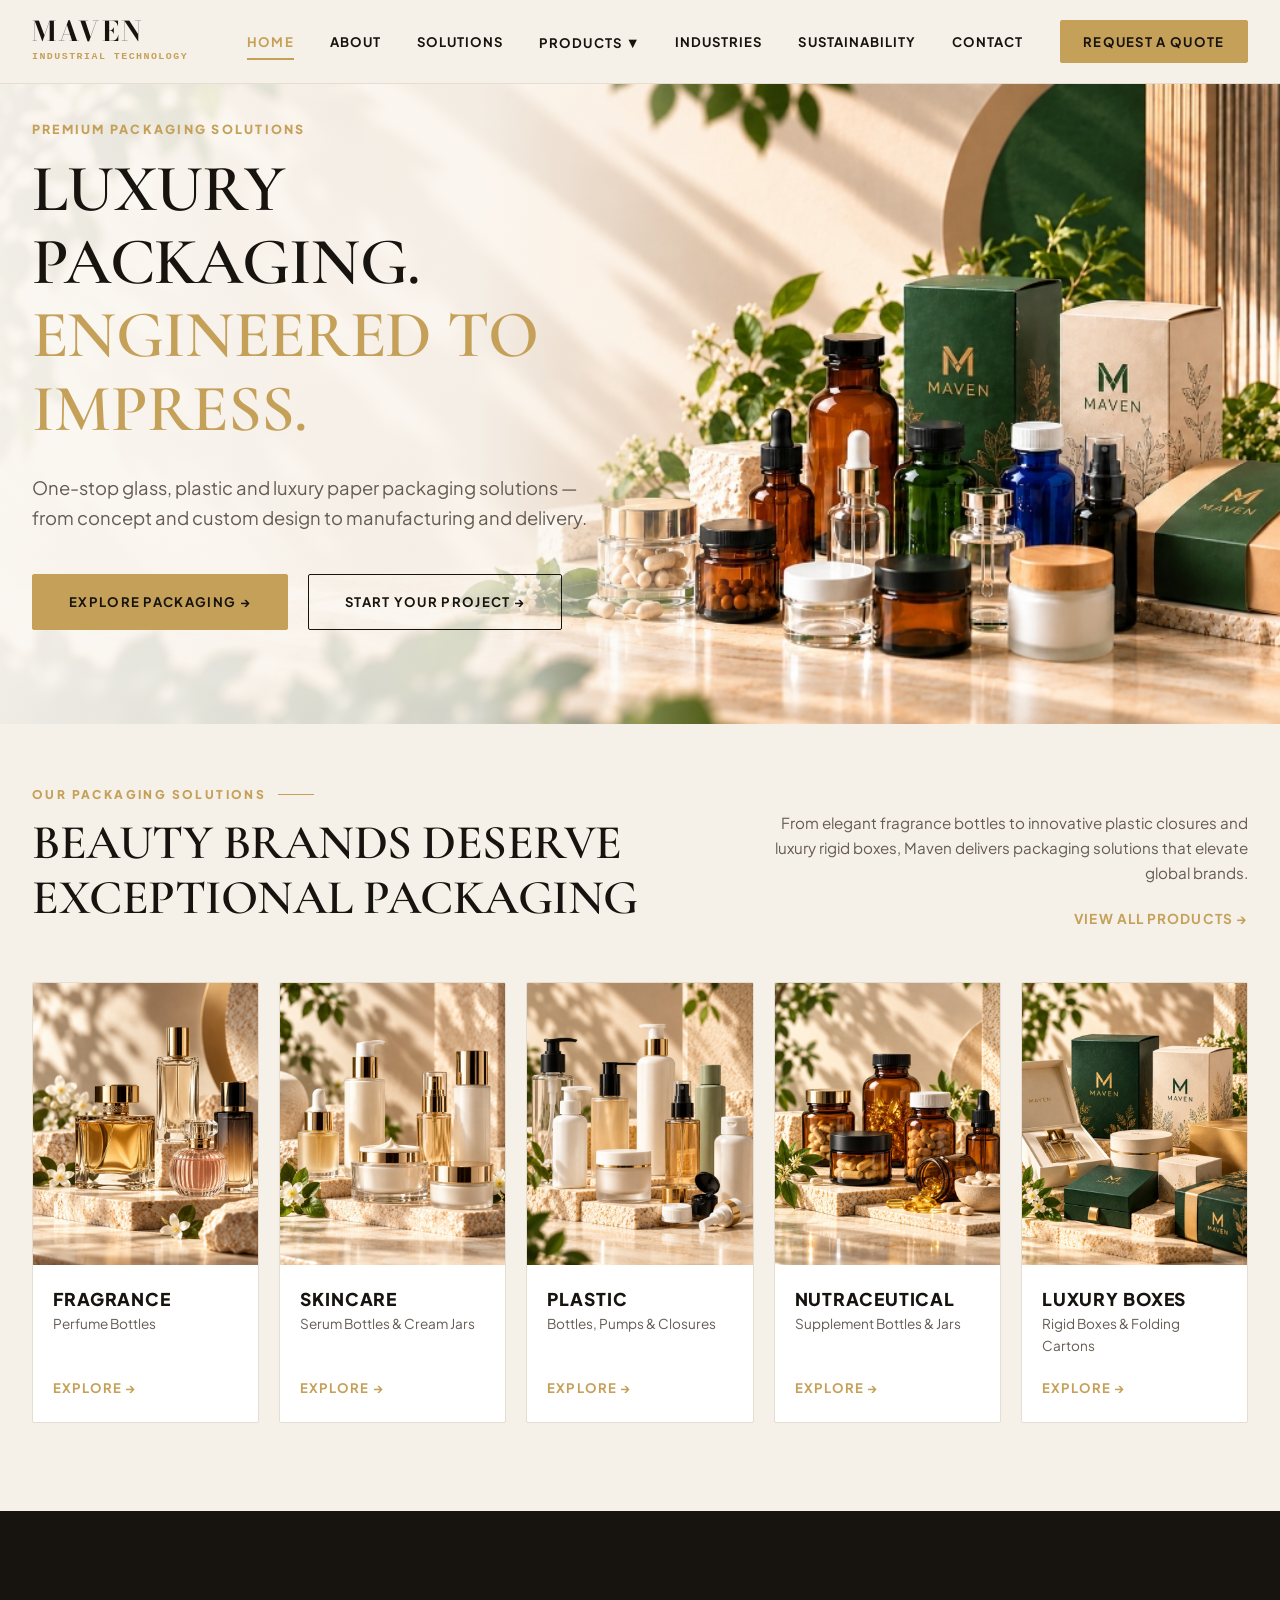
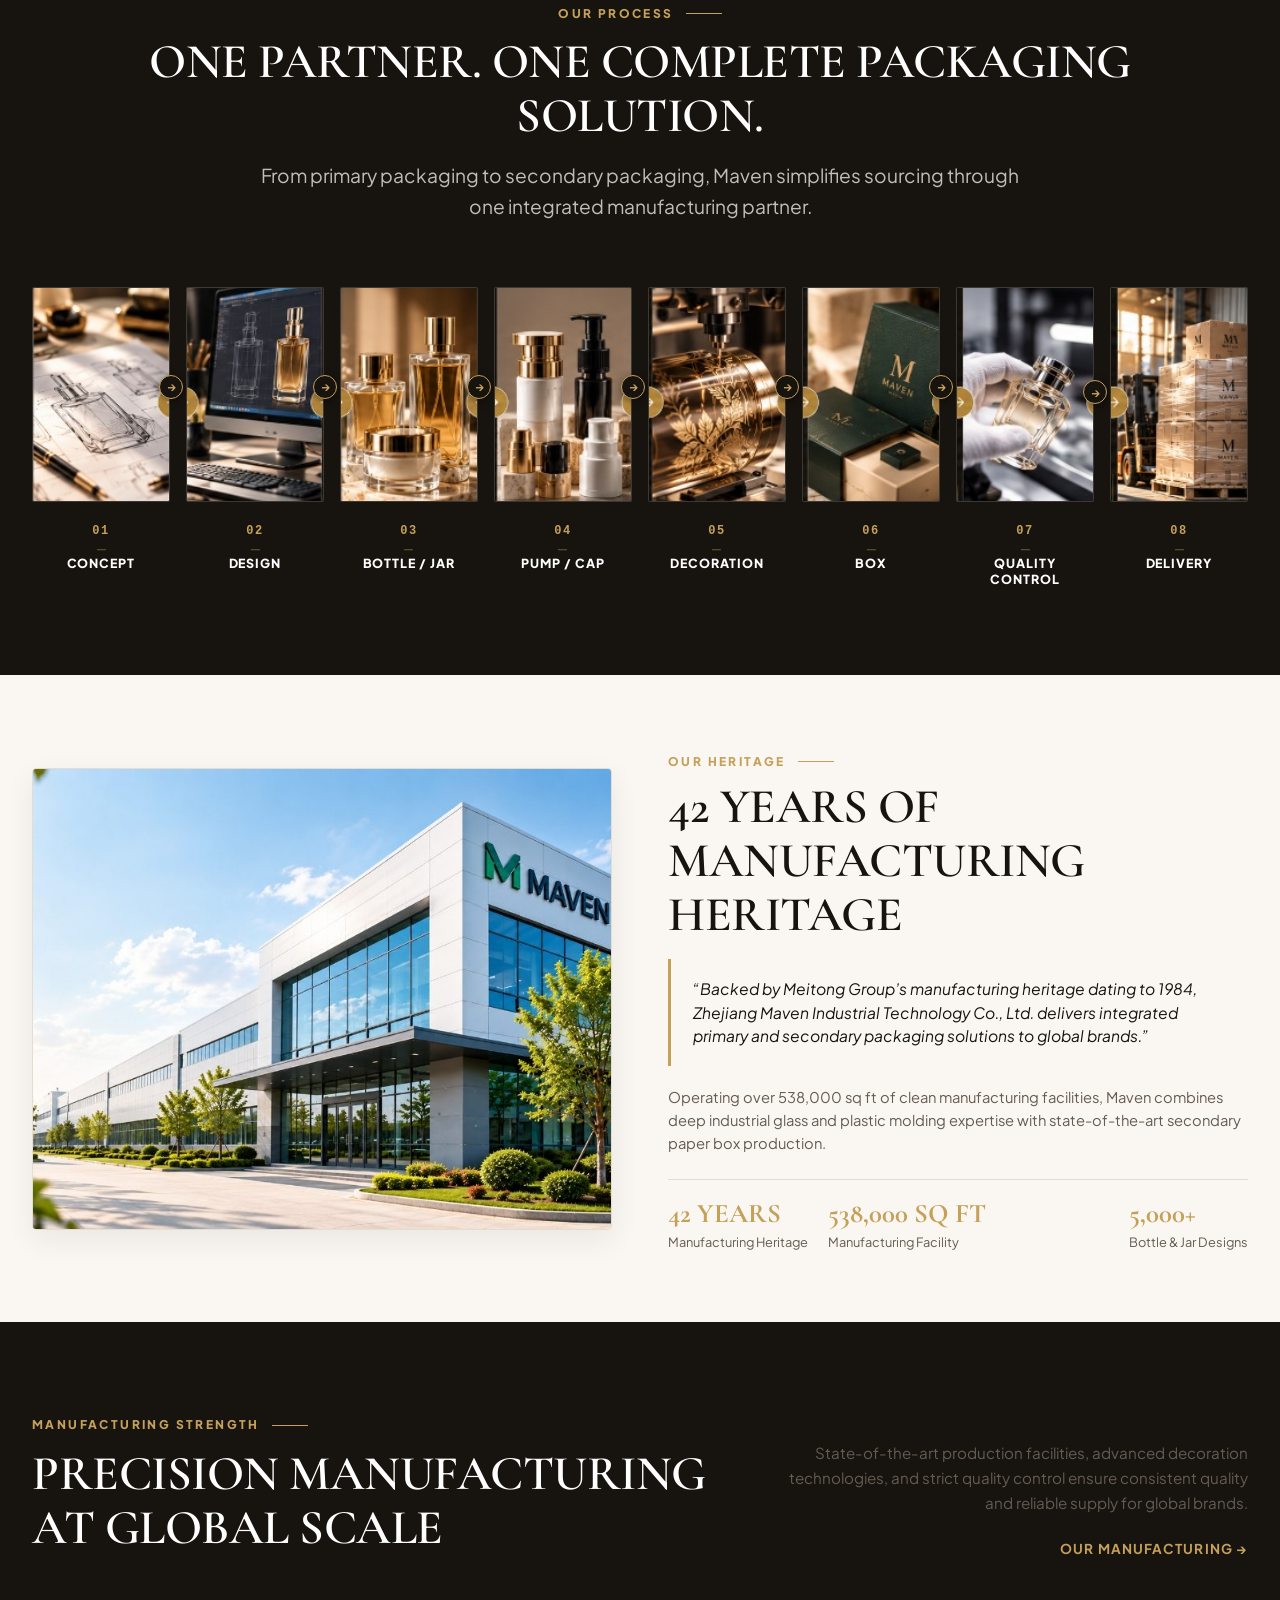
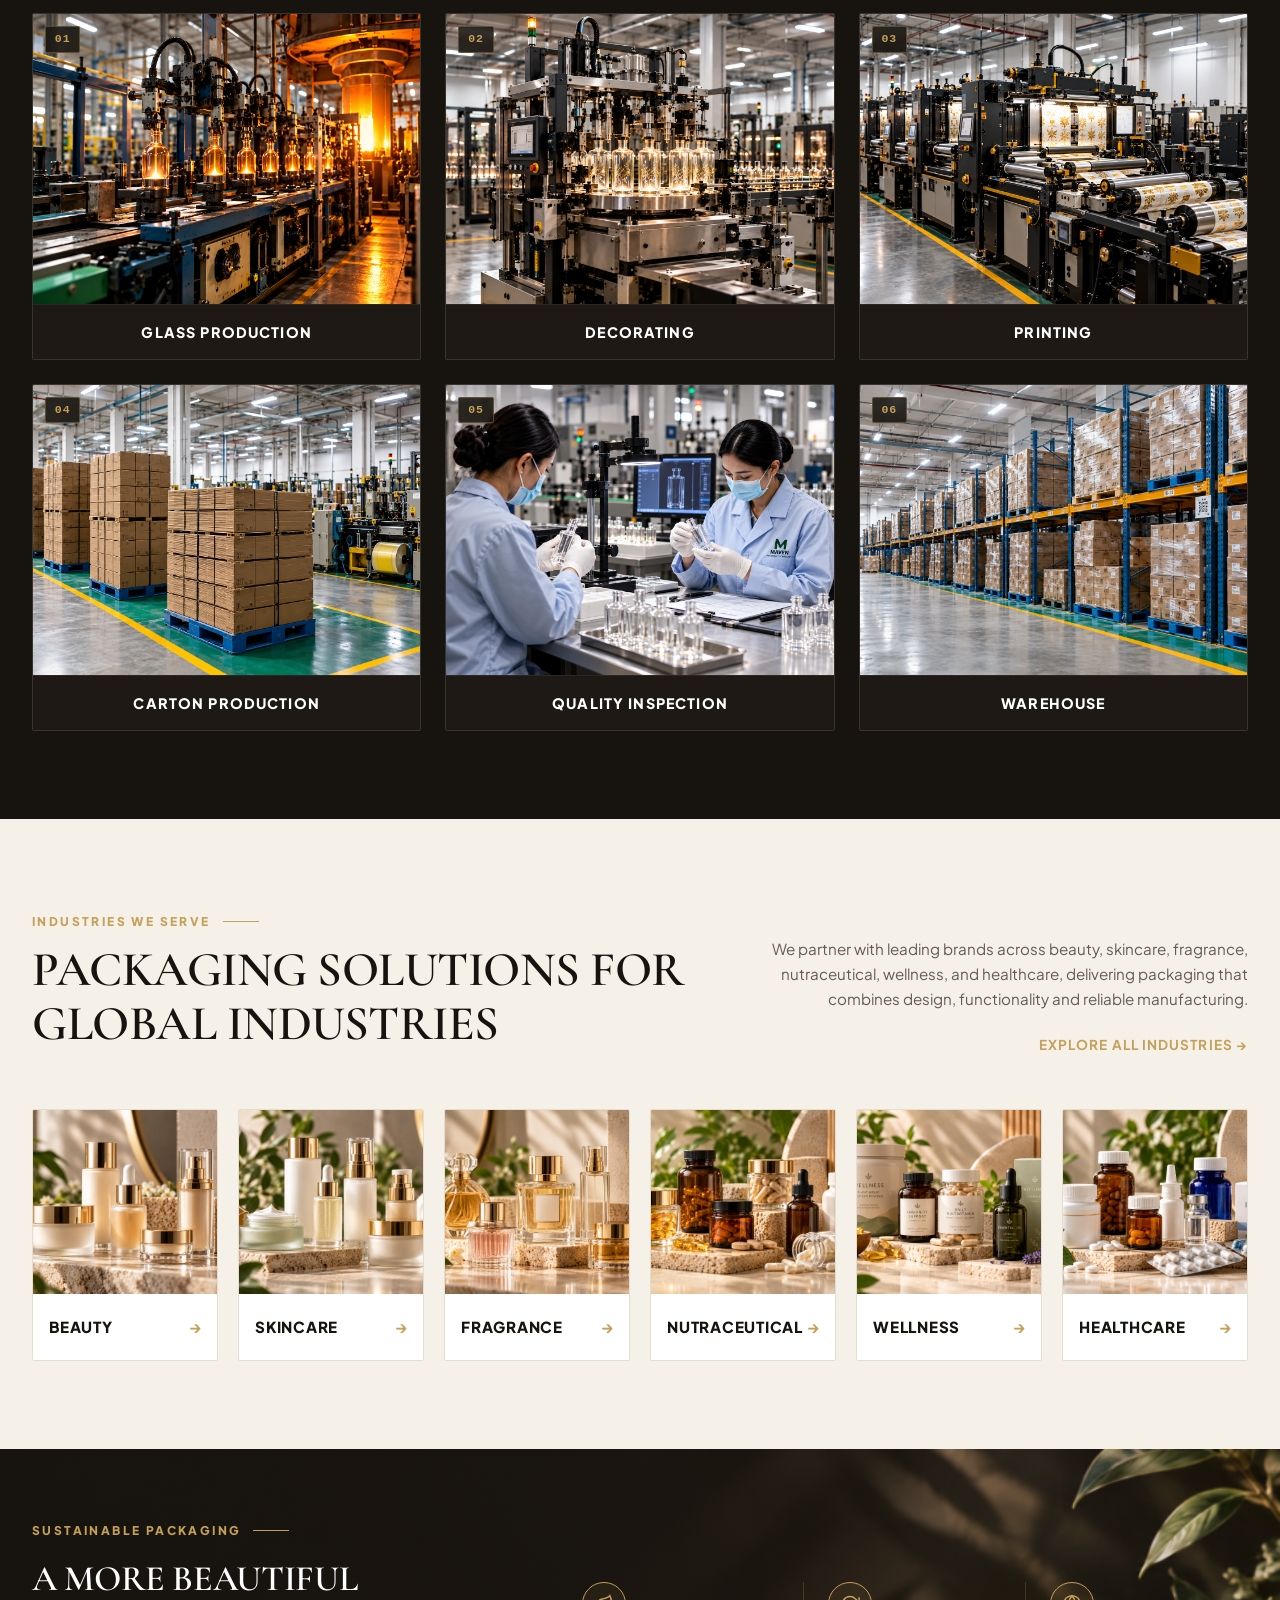
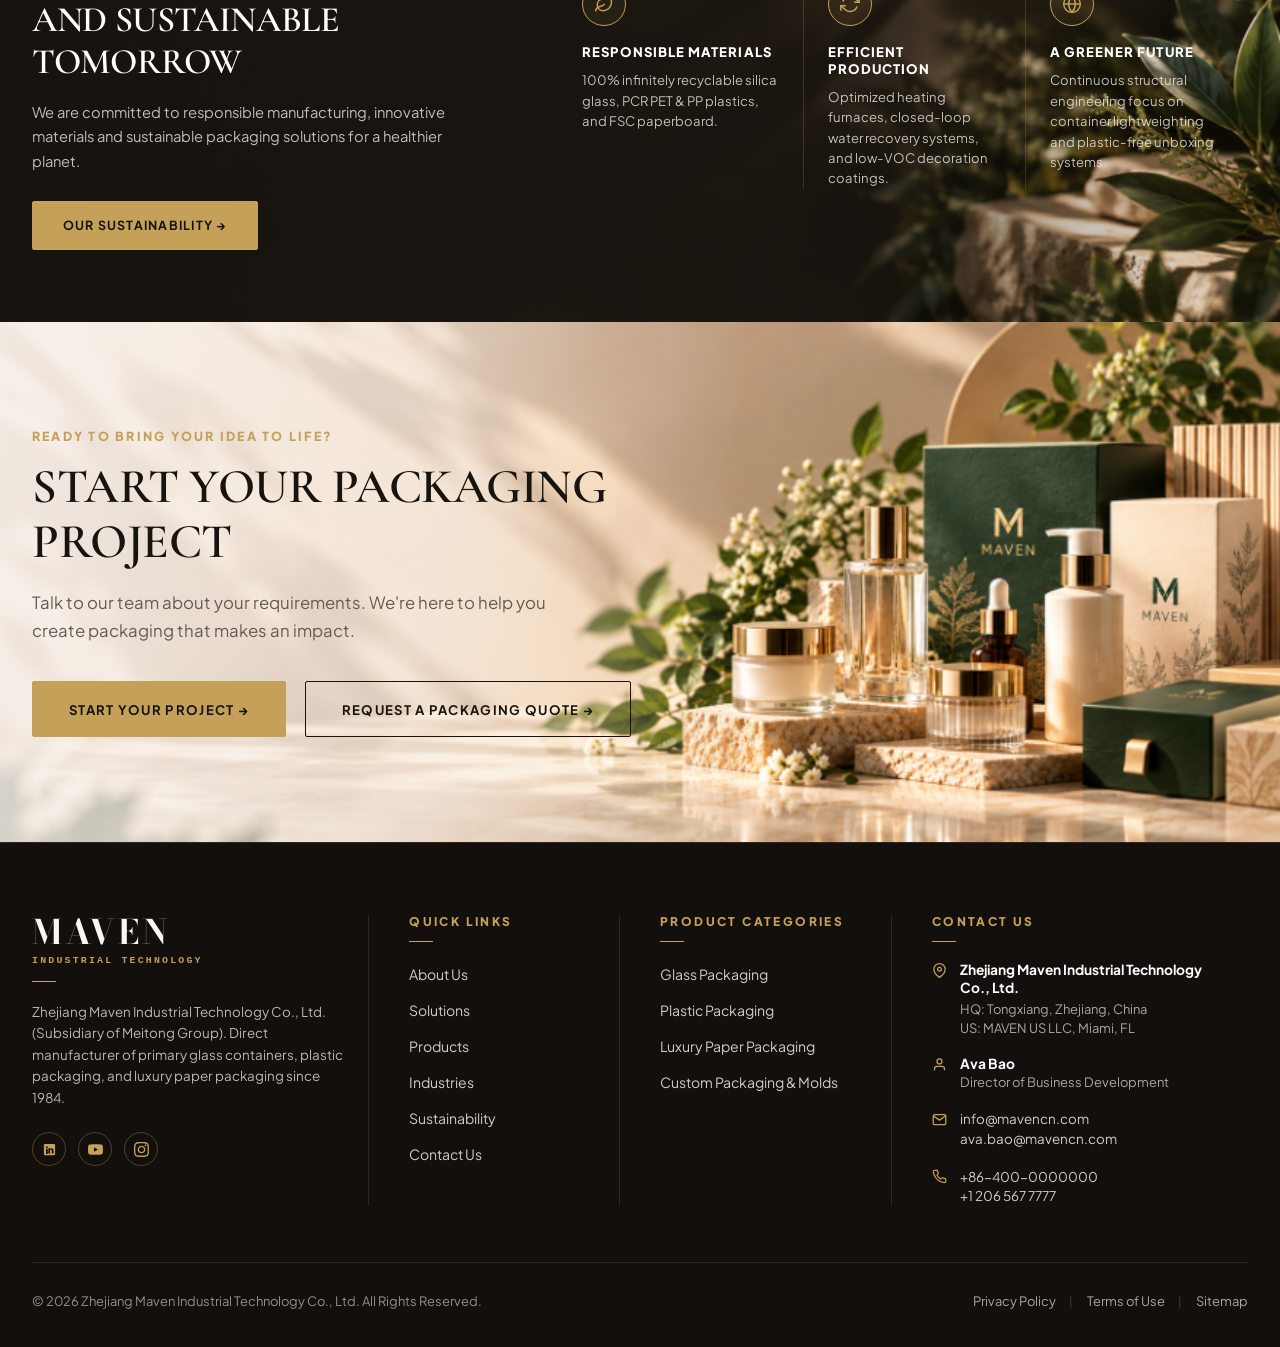
==== commit ce015c4b: "Applied responsiveness on the homepage" ====
--- a/index.html
+++ b/index.html
@@ -426,7 +426,7 @@
         
         <div class="industry-tile-card">
           <div class="industry-tile-img">
-            <img src="images/product_perfume.jpg" alt="Beauty Packaging">
+            <img src="images/industry-beauty.png" alt="Beauty Packaging">
           </div>
           <div class="industry-tile-footer">
             <span class="industry-tile-name">BEAUTY</span>
@@ -436,7 +436,7 @@
 
         <div class="industry-tile-card">
           <div class="industry-tile-img">
-            <img src="images/glass.jpg" alt="Skincare Packaging">
+            <img src="images/industry-skincare.png" alt="Skincare Packaging">
           </div>
           <div class="industry-tile-footer">
             <span class="industry-tile-name">SKINCARE</span>
@@ -446,7 +446,7 @@
 
         <div class="industry-tile-card">
           <div class="industry-tile-img">
-            <img src="images/product_fpg.jpg" alt="Fragrance Packaging">
+            <img src="images/industry-fragrance.png" alt="Fragrance Packaging">
           </div>
           <div class="industry-tile-footer">
             <span class="industry-tile-name">FRAGRANCE</span>
@@ -456,7 +456,7 @@
 
         <div class="industry-tile-card">
           <div class="industry-tile-img">
-            <img src="images/product_amber.jpg" alt="Nutraceutical Packaging">
+            <img src="images/industry-nutraceutical.png" alt="Nutraceutical Packaging">
           </div>
           <div class="industry-tile-footer">
             <span class="industry-tile-name">NUTRACEUTICAL</span>
@@ -466,7 +466,7 @@
 
         <div class="industry-tile-card">
           <div class="industry-tile-img">
-            <img src="images/product_sog.jpg" alt="Wellness Packaging">
+            <img src="images/industry-wellness.png" alt="Wellness Packaging">
           </div>
           <div class="industry-tile-footer">
             <span class="industry-tile-name">WELLNESS</span>
@@ -476,7 +476,7 @@
 
         <div class="industry-tile-card">
           <div class="industry-tile-img">
-            <img src="images/why_integrated.jpg" alt="Healthcare Packaging">
+            <img src="images/industry-healthcare.png" alt="Healthcare Packaging">
           </div>
           <div class="industry-tile-footer">
             <span class="industry-tile-name">HEALTHCARE</span>
--- a/style.css
+++ b/style.css
@@ -68,6 +68,7 @@
 html {
   scroll-behavior: smooth;
   font-size: 16px;
+  overflow-x: hidden;
 }
 
 body {
@@ -93,7 +94,7 @@
 
 p, h1, h2, h3, h4, h5, h6, span, a, label, button, .section-num {
   overflow-wrap: break-word;
-  word-break: break-word;
+  word-break: normal;
 }
 
 a {
@@ -131,19 +132,21 @@
 h1, h2, h3, h4 {
   line-height: 1.15;
   font-weight: 600;
+  word-break: normal;
+  overflow-wrap: break-word;
 }
 
 .display-title {
   font-family: var(--font-serif);
-  font-size: clamp(2.8rem, 5.5vw, 4.8rem);
+  font-size: clamp(1.85rem, 5.2vw, 4.8rem);
   letter-spacing: -0.01em;
-  line-height: 1.08;
+  line-height: 1.1;
   font-weight: 600;
 }
 
 .editorial-heading {
   font-family: var(--font-serif);
-  font-size: clamp(2.2rem, 4vw, 3.2rem);
+  font-size: clamp(1.6rem, 3.8vw, 3.2rem);
   letter-spacing: -0.01em;
   font-weight: 600;
   line-height: 1.12;
@@ -182,7 +185,7 @@
 }
 
 .editorial-lead {
-  font-size: clamp(1.05rem, 1.6vw, 1.25rem);
+  font-size: clamp(0.95rem, 1.5vw, 1.25rem);
   font-weight: 400;
   line-height: 1.65;
   color: var(--color-text-muted);
@@ -199,14 +202,51 @@
   padding: 0 2rem;
 }
 
+@media (max-width: 768px) {
+  .container {
+    padding: 0 1.25rem;
+  }
+}
+
+@media (max-width: 480px) {
+  .container {
+    padding: 0 1rem;
+  }
+}
+
 .section {
-  padding: 7rem 0;
-  position: relative;
+  padding: 5.5rem 0;
+  position: relative;
+}
+
+@media (max-width: 991px) {
+  .section {
+    padding: 4.25rem 0;
+  }
+}
+
+@media (max-width: 768px) {
+  .section {
+    padding: 3.25rem 0;
+  }
+}
+
+@media (max-width: 480px) {
+  .section {
+    padding: 2.75rem 0;
+  }
 }
 
 .section-solutions {
   padding-top: 3.5rem;
-  padding-bottom: 6rem;
+  padding-bottom: 5.5rem;
+}
+
+@media (max-width: 768px) {
+  .section-solutions {
+    padding-top: 2.5rem;
+    padding-bottom: 3.5rem;
+  }
 }
 
 .section-header-flex {
@@ -239,6 +279,8 @@
   .section-header-flex {
     flex-direction: column;
     align-items: flex-start;
+    gap: 1.25rem;
+    margin-bottom: 2.25rem;
   }
   .section-header-right {
     text-align: left;
@@ -452,20 +494,64 @@
   cursor: pointer;
 }
 
+@media (max-width: 991px) {
+  .mobile-toggle {
+    display: block;
+  }
+  .nav-links {
+    position: fixed;
+    top: var(--header-height);
+    left: 0;
+    width: 100%;
+    height: calc(100vh - var(--header-height));
+    background-color: var(--color-espresso-dark);
+    flex-direction: column;
+    align-items: flex-start;
+    padding: 2.5rem 2rem;
+    gap: 1.5rem;
+    overflow-y: auto;
+    opacity: 0;
+    visibility: hidden;
+    transform: translateY(-10px);
+    transition: all var(--transition-smooth);
+    z-index: 999;
+  }
+  .nav-links.active {
+    opacity: 1;
+    visibility: visible;
+    transform: translateY(0);
+  }
+  .nav-links .nav-item {
+    color: var(--color-text-inverse);
+    font-size: 1.1rem;
+  }
+  .nav-dropdown-menu {
+    position: static;
+    width: 100%;
+    opacity: 1;
+    visibility: visible;
+    transform: none;
+    background: transparent;
+    border: none;
+    box-shadow: none;
+    padding: 0.5rem 0 0.5rem 1rem;
+  }
+}
+
 /* ==========================================================================
    HERO SECTION (CINEMATIC LUXURY STILL LIFE BANNER)
    ========================================================================== */
 .hero-cinematic-banner {
   position: relative;
   width: 100%;
-  min-height: 680px;
+  min-height: 640px;
   background-image: url('images/hero.jpg');
   background-size: cover;
   background-position: right center;
   background-repeat: no-repeat;
   display: flex;
-  align-items: center;
-  padding: 5rem 0;
+  align-items: flex-start;
+  padding: 2.25rem 0 4.5rem;
   overflow: hidden;
   background-color: #FAF7F2;
 }
@@ -507,10 +593,24 @@
   flex-wrap: wrap;
 }
 
+@media (max-width: 640px) {
+  .hero-actions {
+    flex-direction: column;
+    align-items: stretch;
+    gap: 0.85rem;
+    width: 100%;
+  }
+  .hero-actions .btn {
+    width: 100%;
+    text-align: center;
+  }
+}
+
 @media (max-width: 1200px) {
   .hero-cinematic-banner {
-    min-height: 600px;
+    min-height: 580px;
     background-position: 85% center;
+    padding: 2rem 0 4rem;
   }
   .hero-cinematic-banner::before {
     width: 65%;
@@ -519,13 +619,13 @@
 
 @media (max-width: 991px) {
   .hero-cinematic-banner {
-    min-height: 560px;
-    background-position: 90% center;
-    padding: 4rem 0;
+    min-height: 540px;
+    background-position: 85% center;
+    padding: 1.75rem 0 3.5rem;
   }
   .hero-cinematic-banner::before {
-    width: 75%;
-    background: linear-gradient(to right, rgba(250, 247, 242, 0.96) 0%, rgba(250, 247, 242, 0.88) 70%, rgba(250, 247, 242, 0.2) 100%);
+    width: 70%;
+    background: linear-gradient(to right, rgba(250, 247, 242, 0.92) 0%, rgba(250, 247, 242, 0.78) 65%, rgba(250, 247, 242, 0.1) 100%);
   }
   .hero-cinematic-banner .hero-content-block {
     max-width: 500px;
@@ -534,16 +634,16 @@
 
 @media (max-width: 768px) {
   .hero-cinematic-banner {
-    min-height: 580px;
-    background-position: right top;
+    min-height: 520px;
+    background-position: 85% center;
     align-items: flex-start;
-    padding-top: 3.5rem;
-    padding-bottom: 3.5rem;
+    padding-top: 1.5rem;
+    padding-bottom: 3rem;
   }
   .hero-cinematic-banner::before {
     width: 100%;
     height: 100%;
-    background: linear-gradient(to bottom, rgba(250, 247, 242, 0.96) 0%, rgba(250, 247, 242, 0.9) 60%, rgba(250, 247, 242, 0.5) 100%);
+    background: linear-gradient(160deg, rgba(250, 247, 242, 0.93) 0%, rgba(250, 247, 242, 0.86) 38%, rgba(250, 247, 242, 0.4) 65%, rgba(250, 247, 242, 0) 90%);
   }
   .hero-cinematic-banner .hero-content-block {
     max-width: 100%;
@@ -764,13 +864,13 @@
   }
 }
 
-@media (max-width: 640px) {
+@media (max-width: 768px) {
   .onestop-pipeline-grid {
     grid-template-columns: repeat(2, 1fr);
     gap: 1.5rem 1rem;
   }
-  .process-step-item:nth-child(2n)::after {
-    display: none;
+  .process-step-item::after {
+    display: none !important;
   }
 }
 
@@ -1045,6 +1145,7 @@
   letter-spacing: 0.05em;
   color: var(--color-espresso-dark);
   text-transform: uppercase;
+  word-break: normal;
 }
 
 @media (max-width: 1100px) {
@@ -1052,9 +1153,30 @@
     grid-template-columns: repeat(3, 1fr);
   }
 }
-@media (max-width: 600px) {
+
+@media (max-width: 640px) {
   .industries-6col-grid {
     grid-template-columns: repeat(2, 1fr);
+    gap: 0.85rem;
+  }
+  .industry-tile-footer {
+    padding: 0.85rem 0.6rem;
+  }
+  .industry-tile-name {
+    font-size: clamp(0.72rem, 3.1vw, 0.85rem);
+    letter-spacing: 0.02em;
+    hyphens: none;
+    word-break: normal;
+  }
+}
+
+@media (max-width: 350px) {
+  .industries-6col-grid {
+    grid-template-columns: 1fr;
+    gap: 1.25rem;
+  }
+  .industry-tile-name {
+    font-size: 0.95rem;
   }
 }
 
@@ -1247,7 +1369,7 @@
 }
 
 .project-cta-content {
-  max-width: 520px;
+  max-width: 680px;
 }
 
 .project-cta-content .eyebrow-label {
@@ -1274,7 +1396,7 @@
   line-height: 1.65;
   color: var(--color-text-muted);
   margin-bottom: 2.25rem;
-  max-width: 480px;
+  max-width: 520px;
 }
 
 .cta-actions-row {
@@ -1290,38 +1412,50 @@
     background-position: 85% center;
   }
   .project-cta-content {
-    max-width: 460px;
+    max-width: 650px;
   }
 }
 
 @media (max-width: 991px) {
   .section-project-cta {
     min-height: 460px;
-    background-position: 90% center;
+    background-position: 85% center;
     padding: 4rem 0;
   }
   .section-project-cta::before {
-    width: 68%;
-    background: linear-gradient(to right, rgba(245, 239, 235, 0.92) 0%, rgba(245, 239, 235, 0.75) 65%, rgba(245, 239, 235, 0) 100%);
+    width: 70%;
+    background: linear-gradient(to right, rgba(245, 239, 235, 0.92) 0%, rgba(245, 239, 235, 0.78) 65%, rgba(245, 239, 235, 0.1) 100%);
   }
   .project-cta-content {
-    max-width: 420px;
+    max-width: 620px;
   }
 }
 
 @media (max-width: 768px) {
   .section-project-cta {
-    min-height: 480px;
-    background-position: right center;
-    padding: 3.5rem 0;
+    min-height: 460px;
+    background-position: 85% center;
+    padding: 3rem 0;
   }
   .section-project-cta::before {
     width: 100%;
     height: 100%;
-    background: linear-gradient(to bottom, rgba(245, 239, 235, 0.95) 0%, rgba(245, 239, 235, 0.85) 60%, rgba(245, 239, 235, 0.35) 100%);
+    background: linear-gradient(160deg, rgba(245, 239, 235, 0.93) 0%, rgba(245, 239, 235, 0.86) 38%, rgba(245, 239, 235, 0.4) 65%, rgba(245, 239, 235, 0) 90%);
   }
   .project-cta-content {
     max-width: 100%;
+  }
+}
+
+@media (max-width: 640px) {
+  .cta-actions-row {
+    flex-direction: column;
+    align-items: stretch;
+    gap: 0.85rem;
+  }
+  .cta-actions-row .btn {
+    width: 100%;
+    text-align: center;
   }
 }
 
